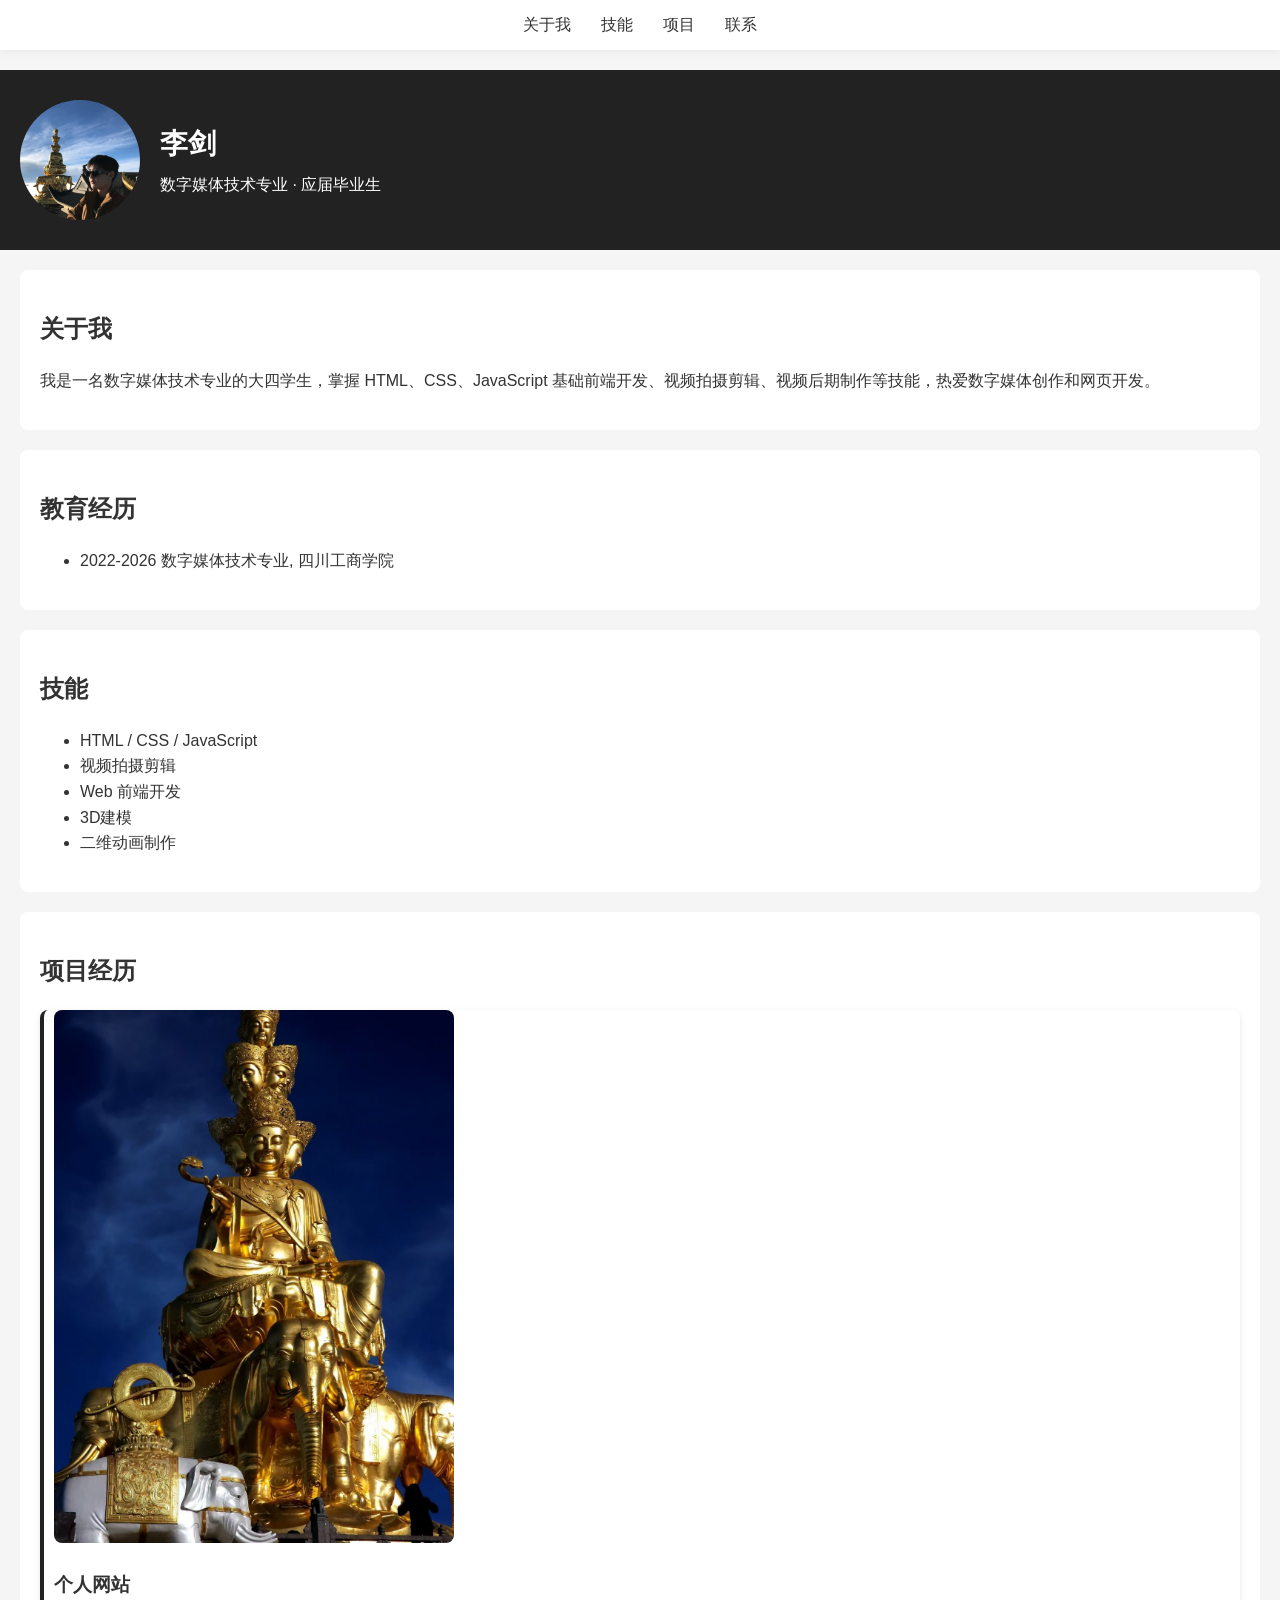
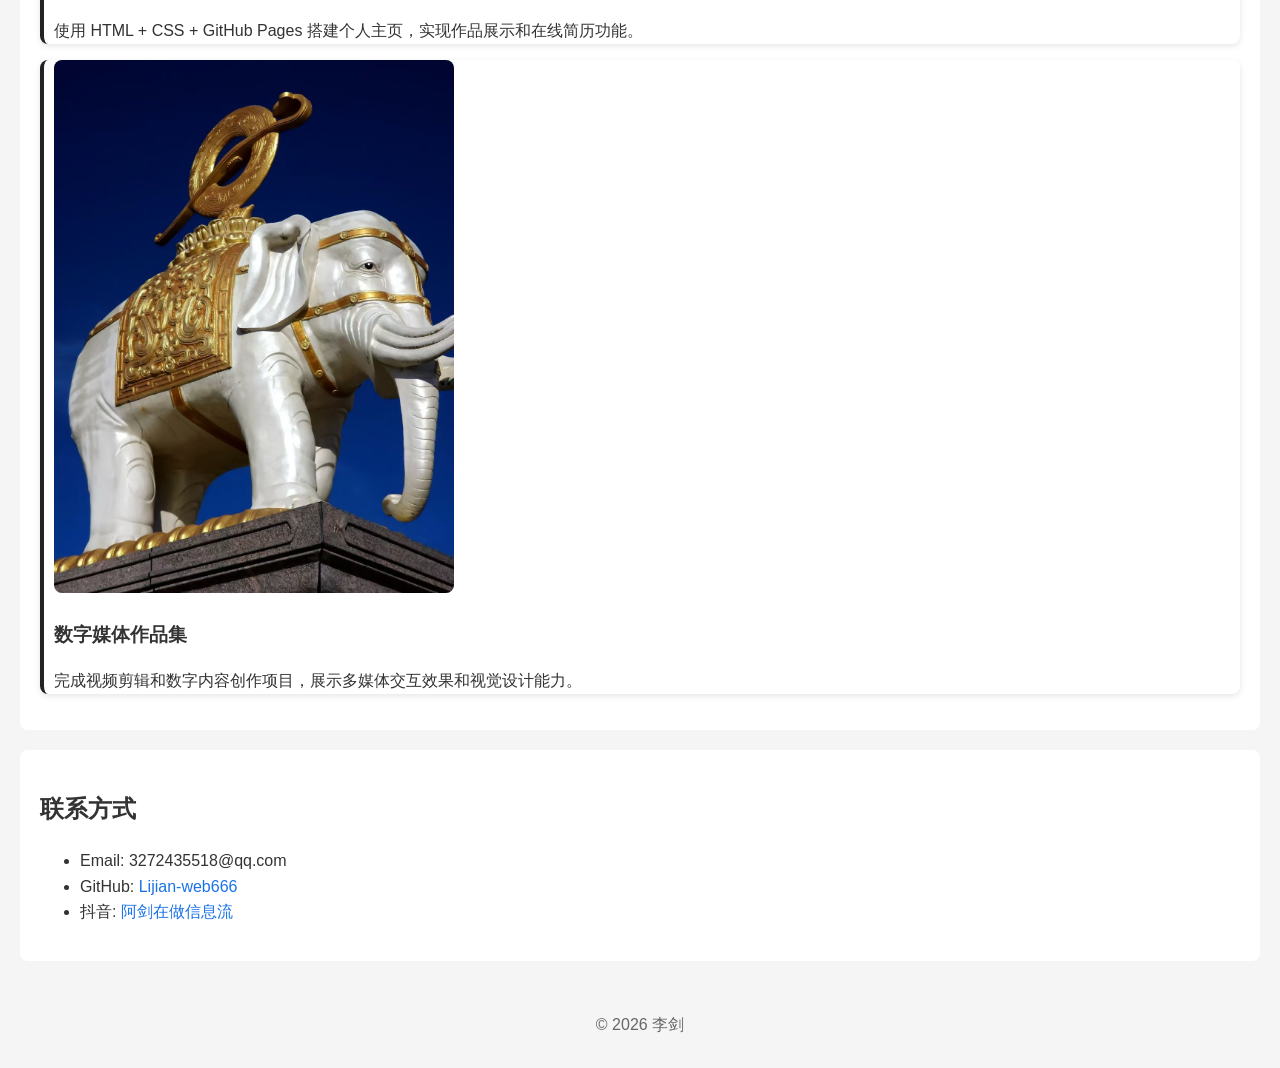
==== index.html @ 11bffb39 "Update index.html" ====
<!DOCTYPE html>
<html lang="zh-CN">
<head>
  <meta charset="UTF-8">
  <meta name="viewport" content="width=device-width, initial-scale=1.0">
  <title>李剑的个人主页</title>
  <link rel="stylesheet" href="style.css">
</head>
<body>
  <nav class="navbar">
  <ul>
    <li><a href=" ">关于我</a ></li>
    <li><a href="#skills">技能</a ></li>
    <li><a href="#projects">项目</a ></li>
    <li><a href="#contact">联系</a ></li>
  </ul>
  </nav>
  <!-- 顶部 header -->
  <header class="header">
    <img src="images/avatar.jpg" alt="我的头像" class="avatar">
    <div class="header-text">
      <h1>李剑</h1>
      <p>数字媒体技术专业 · 应届毕业生</p>
    </div>
  </header>

  <!-- 关于我 -->
  <section id="about" class="section  fade-in">
    <h2>关于我</h2>
    <p>
      我是一名数字媒体技术专业的大四学生，掌握 HTML、CSS、JavaScript 基础前端开发、视频拍摄剪辑、视频后期制作等技能，热爱数字媒体创作和网页开发。
    </p>
  </section>

  <!-- 教育经历 -->
  <section id="education " class="section  fade-in">
    <h2>教育经历</h2>
    <ul>
      <li>2022-2026 数字媒体技术专业, 四川工商学院</li>
    </ul>
  </section>

  <!-- 技能 -->
  <section id="skills" class="section  fade-in">
    <h2>技能</h2>
    <ul>
      <li>HTML / CSS / JavaScript</li>
      <li>视频拍摄剪辑</li>
      <li>Web 前端开发</li>
      <li>3D建模</li>
      <li>二维动画制作</li>
    </ul>
  </section>

  <!-- 项目经历 -->
  <section id="projects" class="section  fade-in">
    <h2>项目经历</h2>
    
    <div class="project-card">
      <img src="images/project1.jpg" alt="项目1">
      <h3>个人网站</h3>
      <p>使用 HTML + CSS + GitHub Pages 搭建个人主页，实现作品展示和在线简历功能。</p>
    </div>

    <div class="project-card">
      <img src="images/project2.jpg" alt="项目2">
      <h3>数字媒体作品集</h3>
      <p>完成视频剪辑和数字内容创作项目，展示多媒体交互效果和视觉设计能力。</p>
    </div>

  </section>

  <!-- 联系方式 -->
  <section id="contact" class="section  fade-in">
    <h2>联系方式</h2>
    <ul>
      <li>Email: 3272435518@qq.com</li>
      <li>GitHub: <a href="https://github.com/Lijian-web666" target="_blank">Lijian-web666</a></li>
      <li>抖音: <a href="#" target="_blank">阿剑在做信息流</a></li>
    </ul>
  </section>

  <!-- 页脚 -->
  <footer class="footer">
    <p>© 2026 李剑</p>
  </footer>

  <script src="script.js"></script>
</body>

</html>
---- style.css ----
/* 全局 */
body {
  margin: 0;
  font-family: "Arial", sans-serif;
  background-color: #f5f5f5;
  color: #333;
  line-height: 1.6;
}

/* 顶部 header */
.header {
  display: flex;
  align-items: center;
  background-color: #222;
  color: #fff;
  padding: 30px 20px;
}

.header .avatar {
  width: 120px;
  height: 120px;
  border-radius: 50%;
  object-fit: cover;
  margin-right: 20px;
}

.header-text h1 {
  margin: 0;
  font-size: 28px;
}

.header-text p {
  margin: 5px 0 0 0;
}

/* Section 通用样式 */
section {
  background-color: #fff;
  margin: 20px;
  padding: 20px;
  border-radius: 8px;
}

/* 项目卡片 */
.project-card {
  border-left: 4px solid #222;
  padding-left: 10px;
  margin-bottom: 15px;
  box-shadow: 0 2px 6px rgba(0,0,0,0.1);
  border-radius: 8px;
}

.project-card img {
  width: 100%;
  max-width: 400px;
  border-radius: 8px;
}

/* 链接样式 */
a {
  color: #1a73e8;
  text-decoration: none;
}

a:hover {
  text-decoration: underline;
}

/* 页脚 */
.footer {
  text-align: center;
  padding: 15px;
  color: #666;
}

/* =========================
   手机端适配
   ========================= */
@media (max-width: 768px) 
{

  /* 顶部 header 改为竖排 */
  .header {
    flex-direction: column;
    text-align: center;
  }

  .header .avatar {
    margin-right: 0;
    margin-bottom: 15px;
  }

  /* 所有 section 边距缩小 */
  section {
    margin: 10px;
    padding: 15px;
  }

  /* 项目图片全宽 */
  .project-card img {
    max-width: 100%;
  }

  /* 标题字号略小 */
  h1 {
    font-size: 22px;
  }

  h2 {
    font-size: 18px;
  }

  .navbar ul {
    flex-wrap: wrap;
    gap: 10px;
  }
}

.avatar {
  transition: transform 0.3s ease;
}

.avatar:hover {
  transform: scale(1.05);
}

.fade-in {
  opacity: 0;
  transform: translateY(20px);
  animation: fadeUp 0.8s ease forwards;
}

@keyframes fadeUp {
  to {
    opacity: 1;
    transform: translateY(0);
  }
}

/* 顶部导航栏 */
.navbar {
  position: fixed;
  top: 0;
  width: 100%;
  background: rgba(255, 255, 255, 0.95);
  backdrop-filter: blur(6px);
  box-shadow: 0 2px 8px rgba(0,0,0,0.05);
  z-index: 1000;
}

.navbar ul {
  display: flex;
  justify-content: center;
  list-style: none;
  margin: 0;
  padding: 12px 0;
}

.navbar li {
  margin: 0 15px;
}

.navbar a {
  text-decoration: none;
  color: #333;
  font-weight: 500;
  transition: color 0.3s ease;
}

.navbar a:hover {
  color: #007aff;
}

body {
  padding-top: 70px;
}

html {
  scroll-behavior: smooth;
}
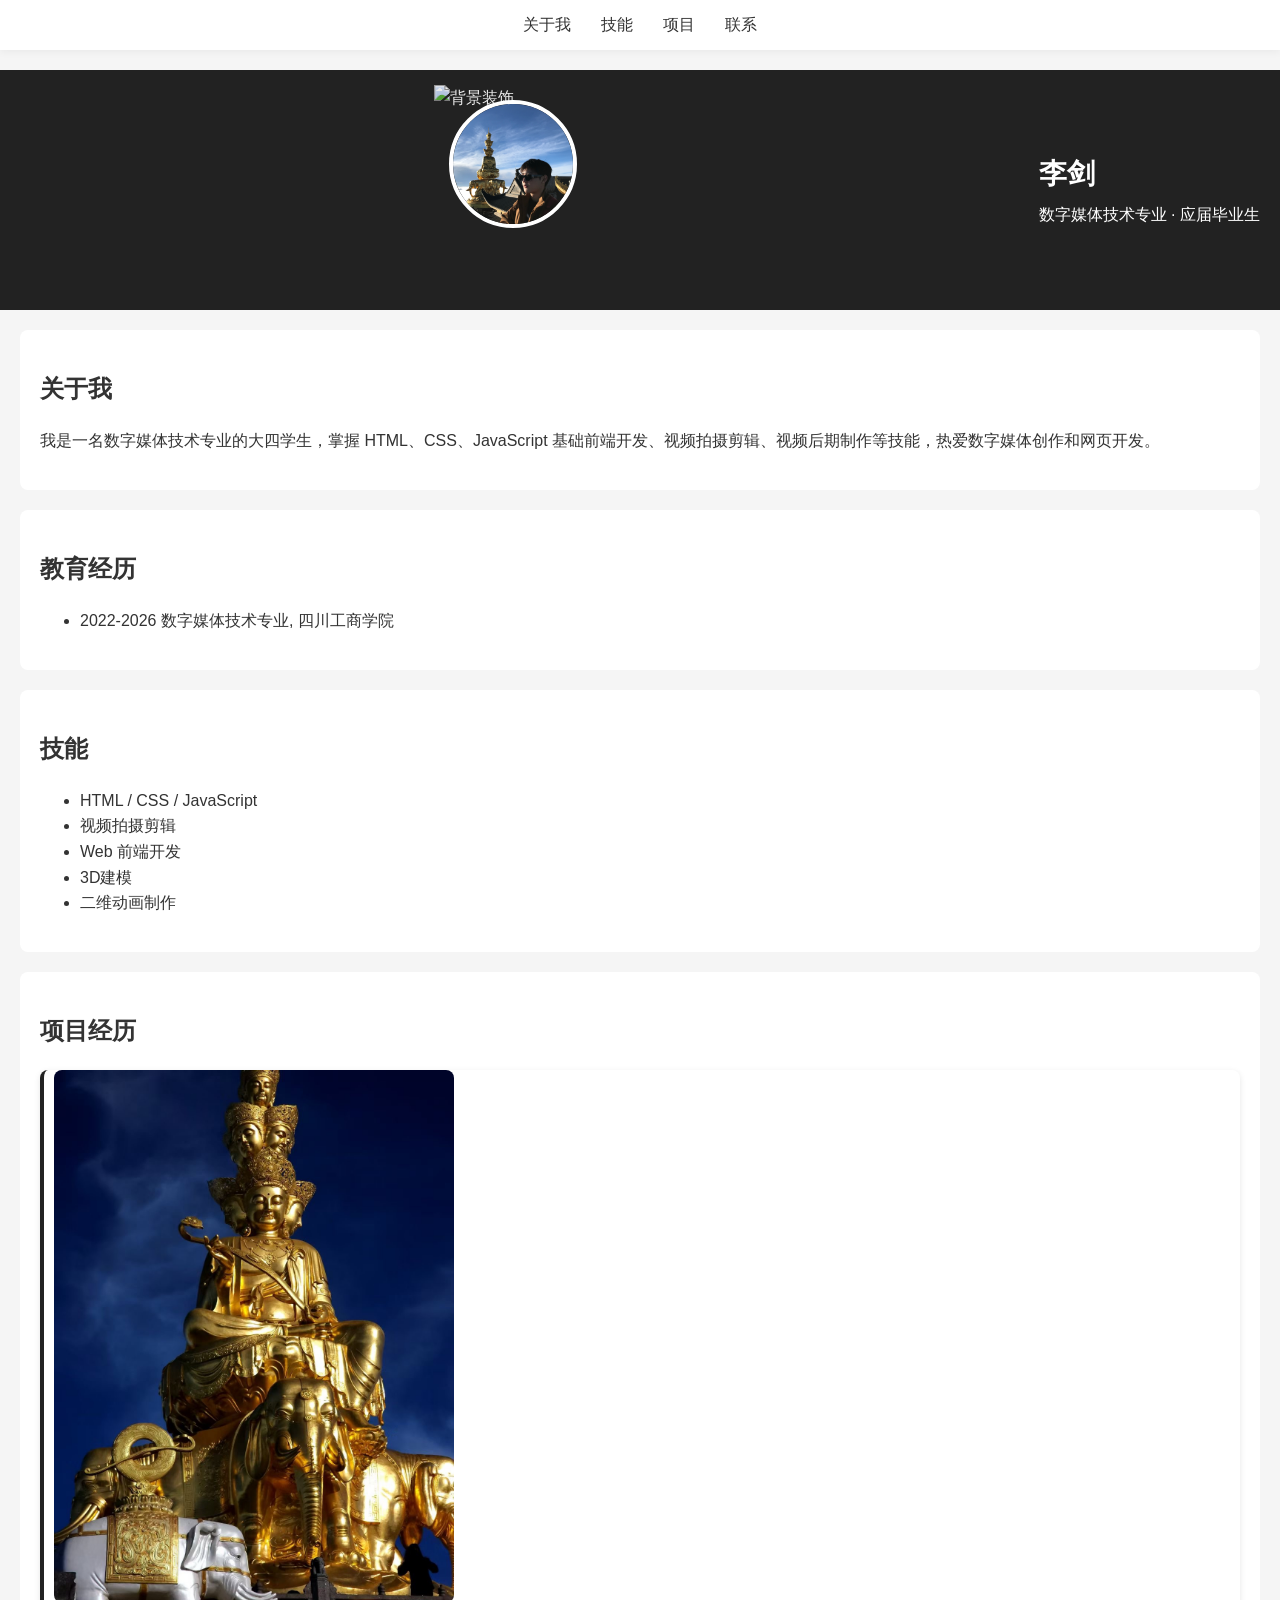
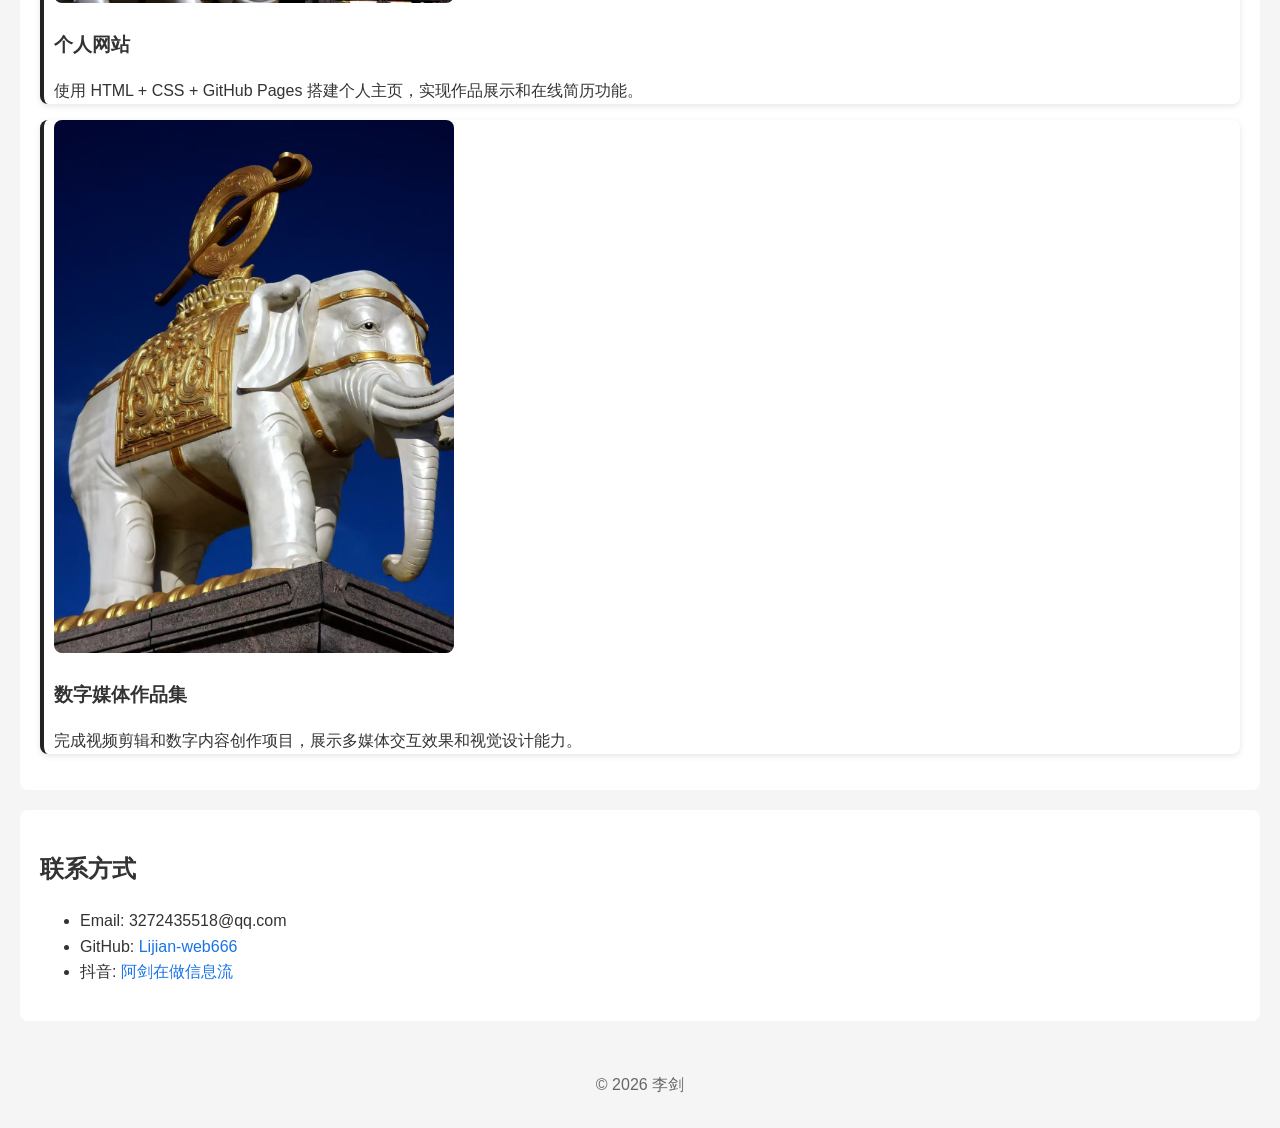
==== commit c0982a2b: "Add files via upload" ====
--- a/index.html
+++ b/index.html
@@ -17,7 +17,11 @@
   </nav>
   <!-- 顶部 header -->
   <header class="header">
-    <img src="images/avatar.jpg" alt="我的头像" class="avatar">
+    <div class="avatar-wrapper">
+   <img class="avatar-bg" src="images/object1.png" alt="背景装饰">
+   <img class="avatar" src="images/avatar.jpg" alt="我的头像">
+    </div>
+
     <div class="header-text">
       <h1>李剑</h1>
       <p>数字媒体技术专业 · 应届毕业生</p>
@@ -87,5 +91,4 @@
 
   <script src="script.js"></script>
 </body>
-
-</html>
+</html>
--- a/style.css
+++ b/style.css
@@ -177,4 +177,45 @@
 
 html {
   scroll-behavior: smooth;
+}
+
+.avatar-wrapper {
+  position: relative;
+  width: 160px;
+  height: 160px;
+  margin: 0 auto 20px;
+}
+
+/* 背景装饰图 */
+.avatar-bg {
+  position: absolute;
+  top: -15px;
+  left: -15px;
+  width: 190px;
+  height: 190px;
+  object-fit: cover;
+  z-index: 1;
+  opacity: 0.9;
+}
+
+/* 头像本体 */
+.avatar {
+  position: relative;
+  width: 160px;
+  height: 160px;
+  border-radius: 50%;
+  object-fit: cover;
+
+  /* 白色描边 */
+  border: 4px solid #fff;
+
+  /* 层级 */
+  z-index: 2;
+
+  /* 小动效 */
+  transition: transform 0.3s ease;
+}
+
+.avatar:hover {
+  transform: scale(1.05);
 }
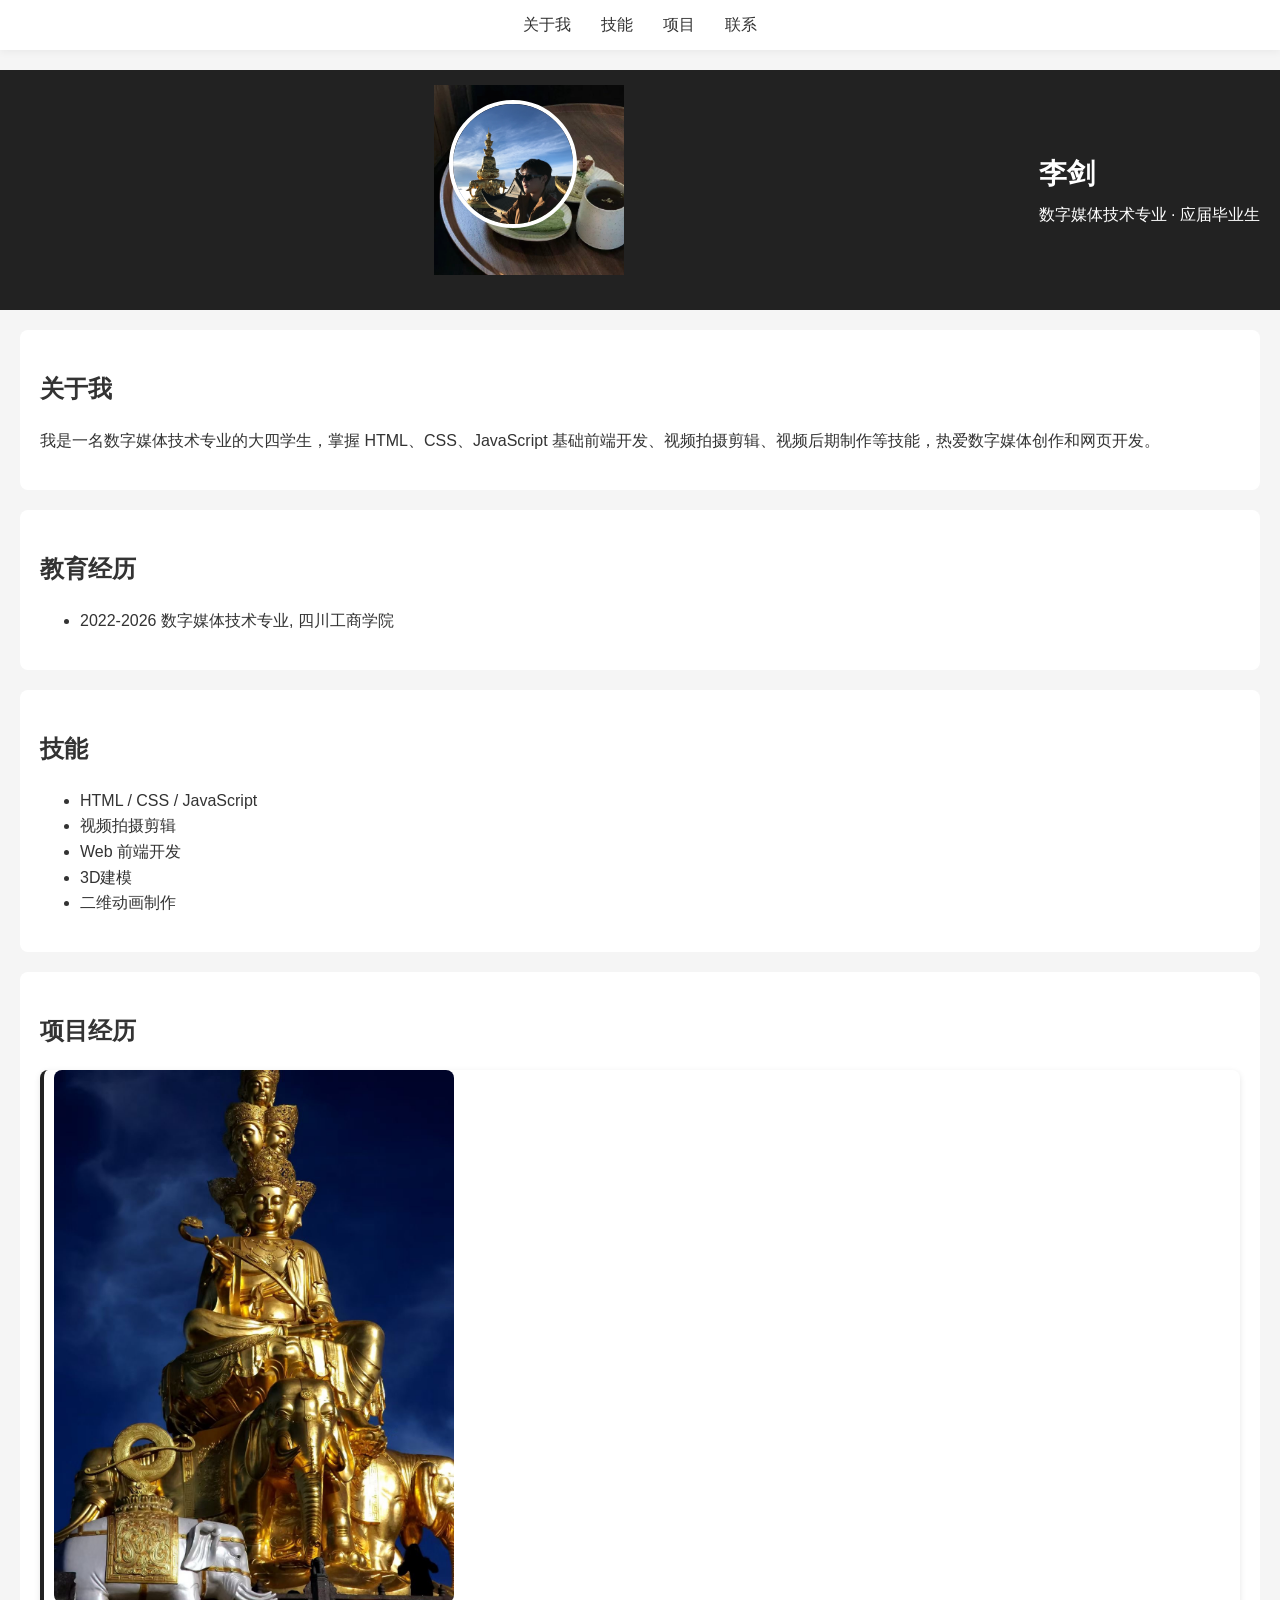
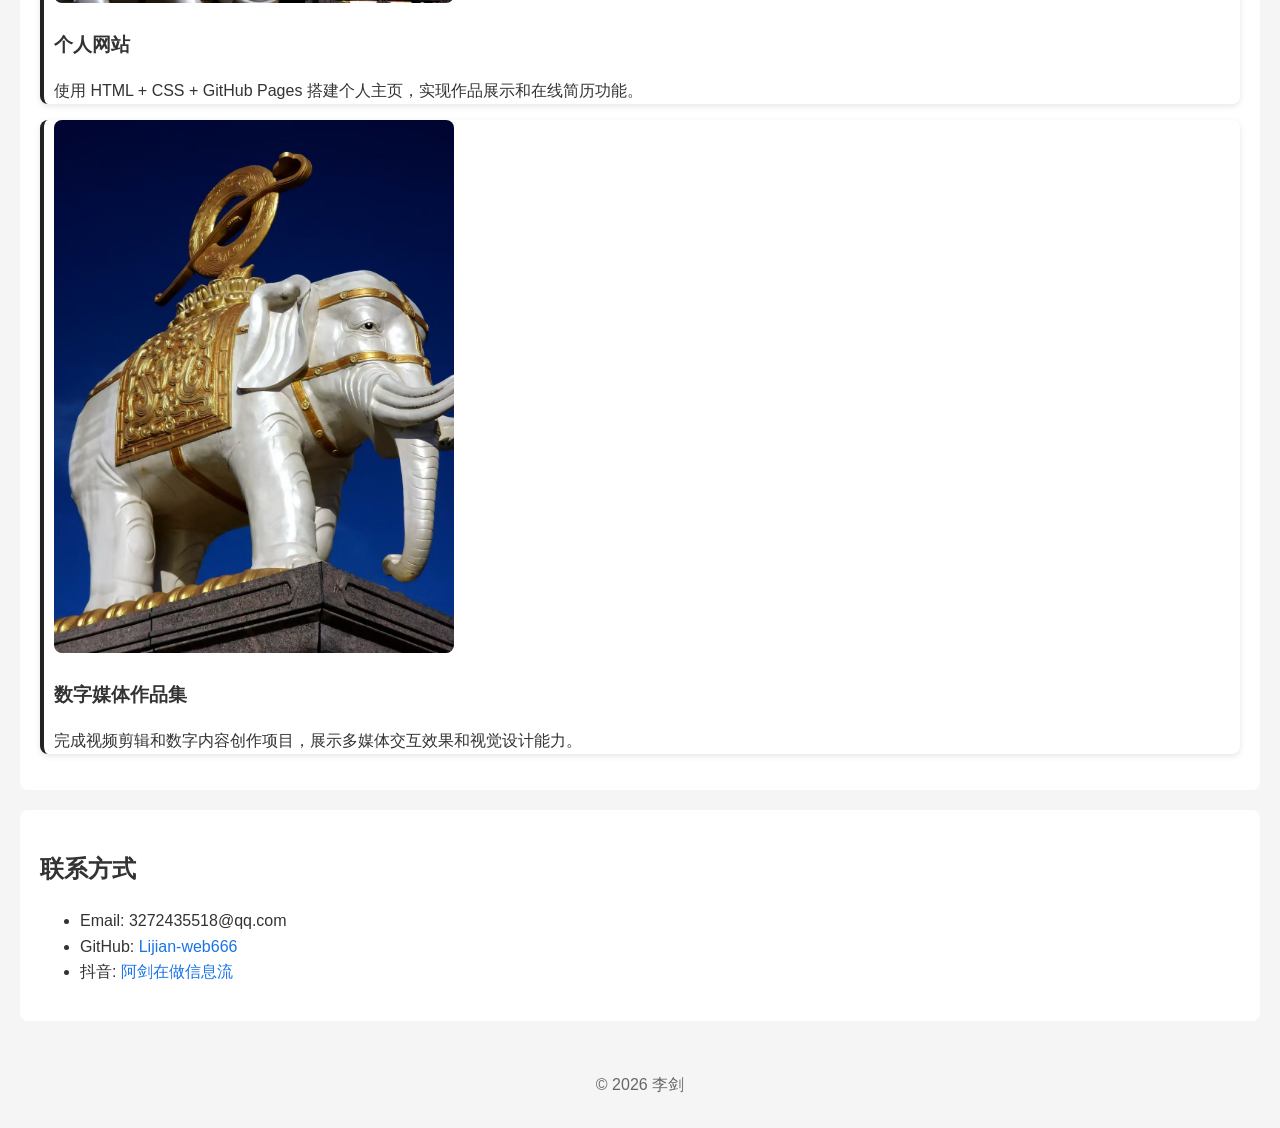
==== commit 0e4a1a95: "Add files via upload" ====
--- a/index.html
+++ b/index.html
@@ -18,7 +18,7 @@
   <!-- 顶部 header -->
   <header class="header">
     <div class="avatar-wrapper">
-   <img class="avatar-bg" src="images/object1.png" alt="背景装饰">
+   <img class="avatar-bg" src="images/project3.jpg" alt="背景装饰">
    <img class="avatar" src="images/avatar.jpg" alt="我的头像">
     </div>
 
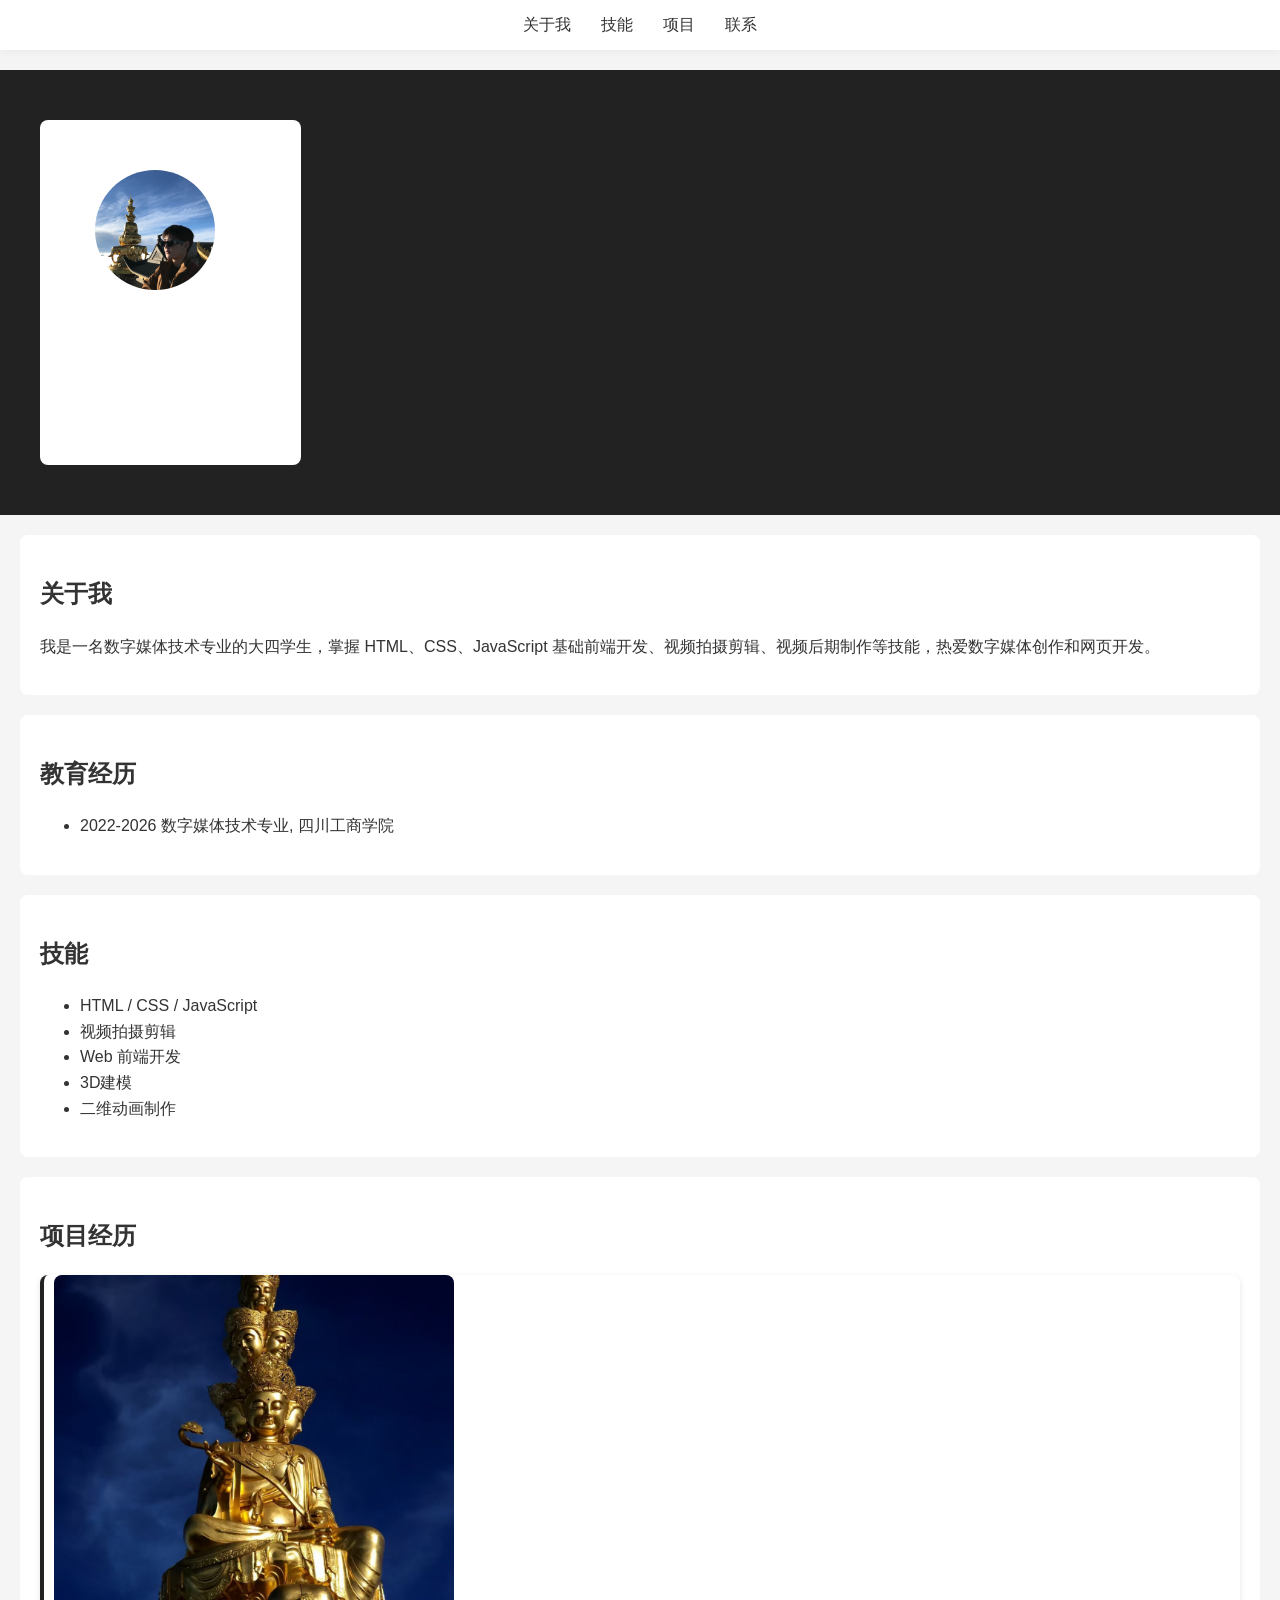
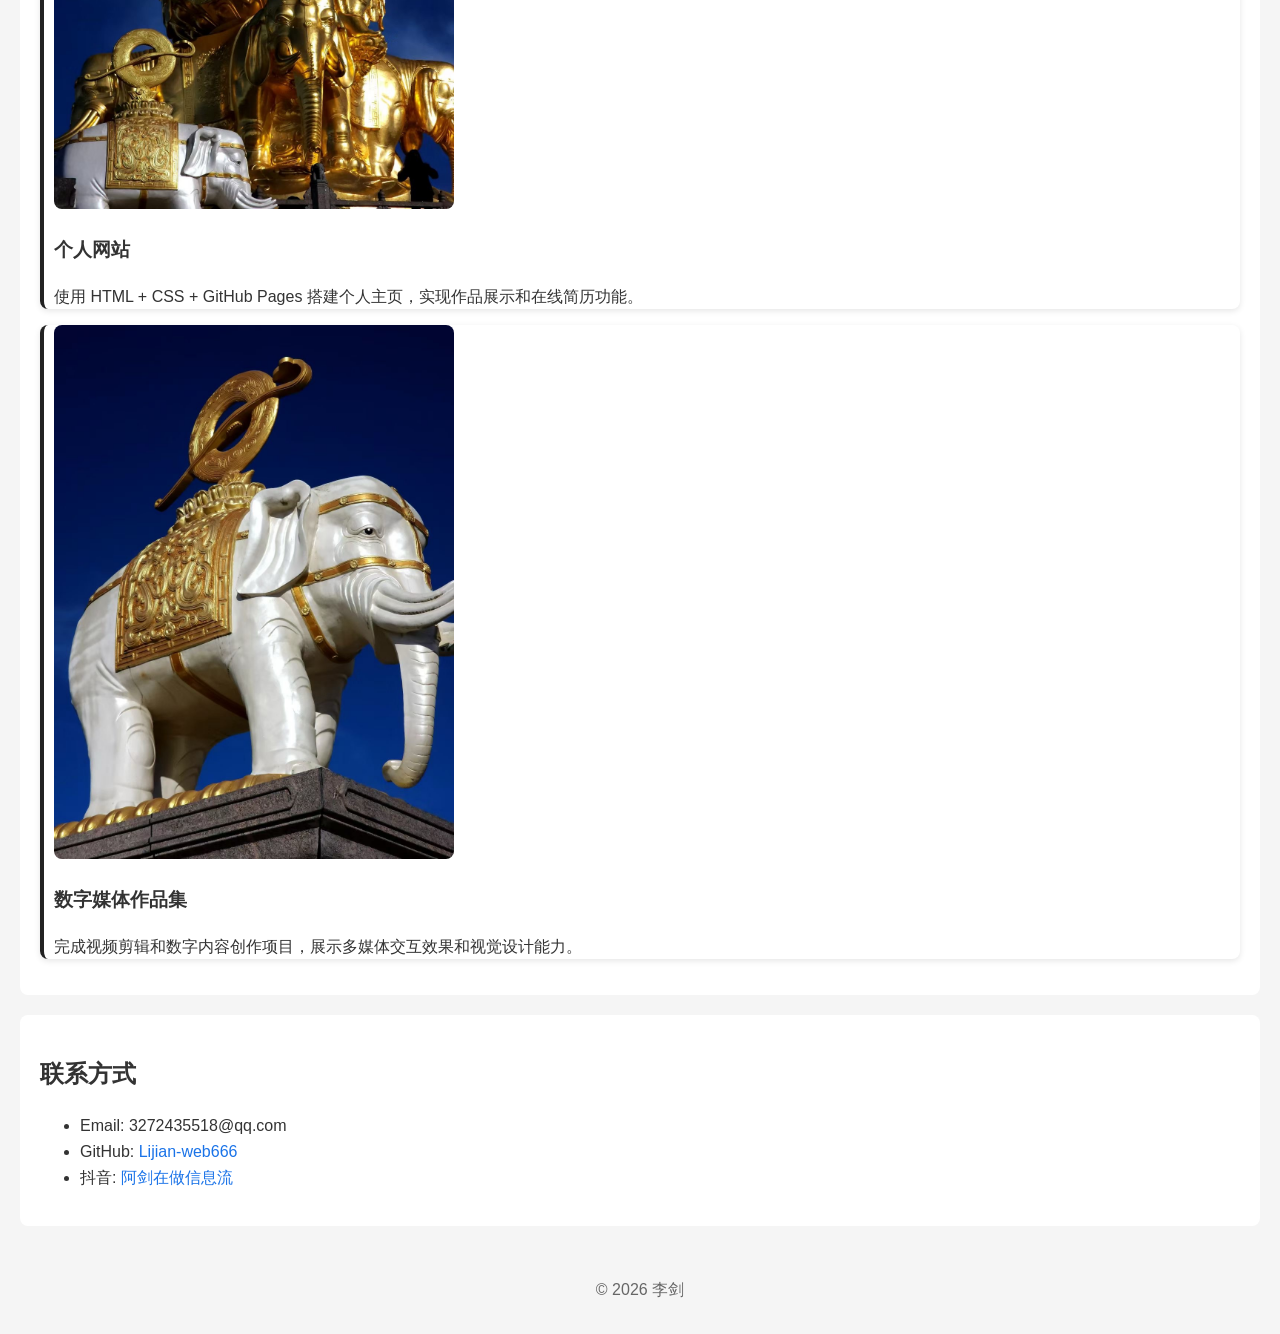
==== commit dae6443e: "Update index.html" ====
--- a/index.html
+++ b/index.html
@@ -17,15 +17,24 @@
   </nav>
   <!-- 顶部 header -->
   <header class="header">
+    <section class="hero">
+
+  <!-- 背景图 -->
+  <img class="hero-bg" src="images/object3.jpg" alt="">
+
+  <!-- 前景内容 -->
+  <div class="hero-content">
+
     <div class="avatar-wrapper">
-   <img class="avatar-bg" src="images/project3.jpg" alt="背景装饰">
-   <img class="avatar" src="images/avatar.jpg" alt="我的头像">
+      <img class="avatar" src="images/avatar.jpg" alt="">
     </div>
 
-    <div class="header-text">
-      <h1>李剑</h1>
-      <p>数字媒体技术专业 · 应届毕业生</p>
-    </div>
+    <h1 class="hero-name">李剑</h1>
+    <p class="hero-desc">数字媒体技术专业 · 应届毕业生</p>
+
+  </div>
+
+</section>
   </header>
 
   <!-- 关于我 -->
@@ -91,4 +100,5 @@
 
   <script src="script.js"></script>
 </body>
-</html>+
+</html>
--- a/style.css
+++ b/style.css
@@ -189,13 +189,16 @@
 /* 背景装饰图 */
 .avatar-bg {
   position: absolute;
-  top: -15px;
-  left: -15px;
-  width: 190px;
-  height: 190px;
-  object-fit: cover;
-  z-index: 1;
-  opacity: 0.9;
+  top: 0;
+  left: 0;
+
+  width: 100%;
+  height: 100%;
+
+  object-fit: fill;     /* 允许拉伸，铺满 */
+
+  z-index: 0;
+  opacity: 0.35;
 }
 
 /* 头像本体 */
@@ -218,4 +221,5 @@
 
 .avatar:hover {
   transform: scale(1.05);
-}+
+}
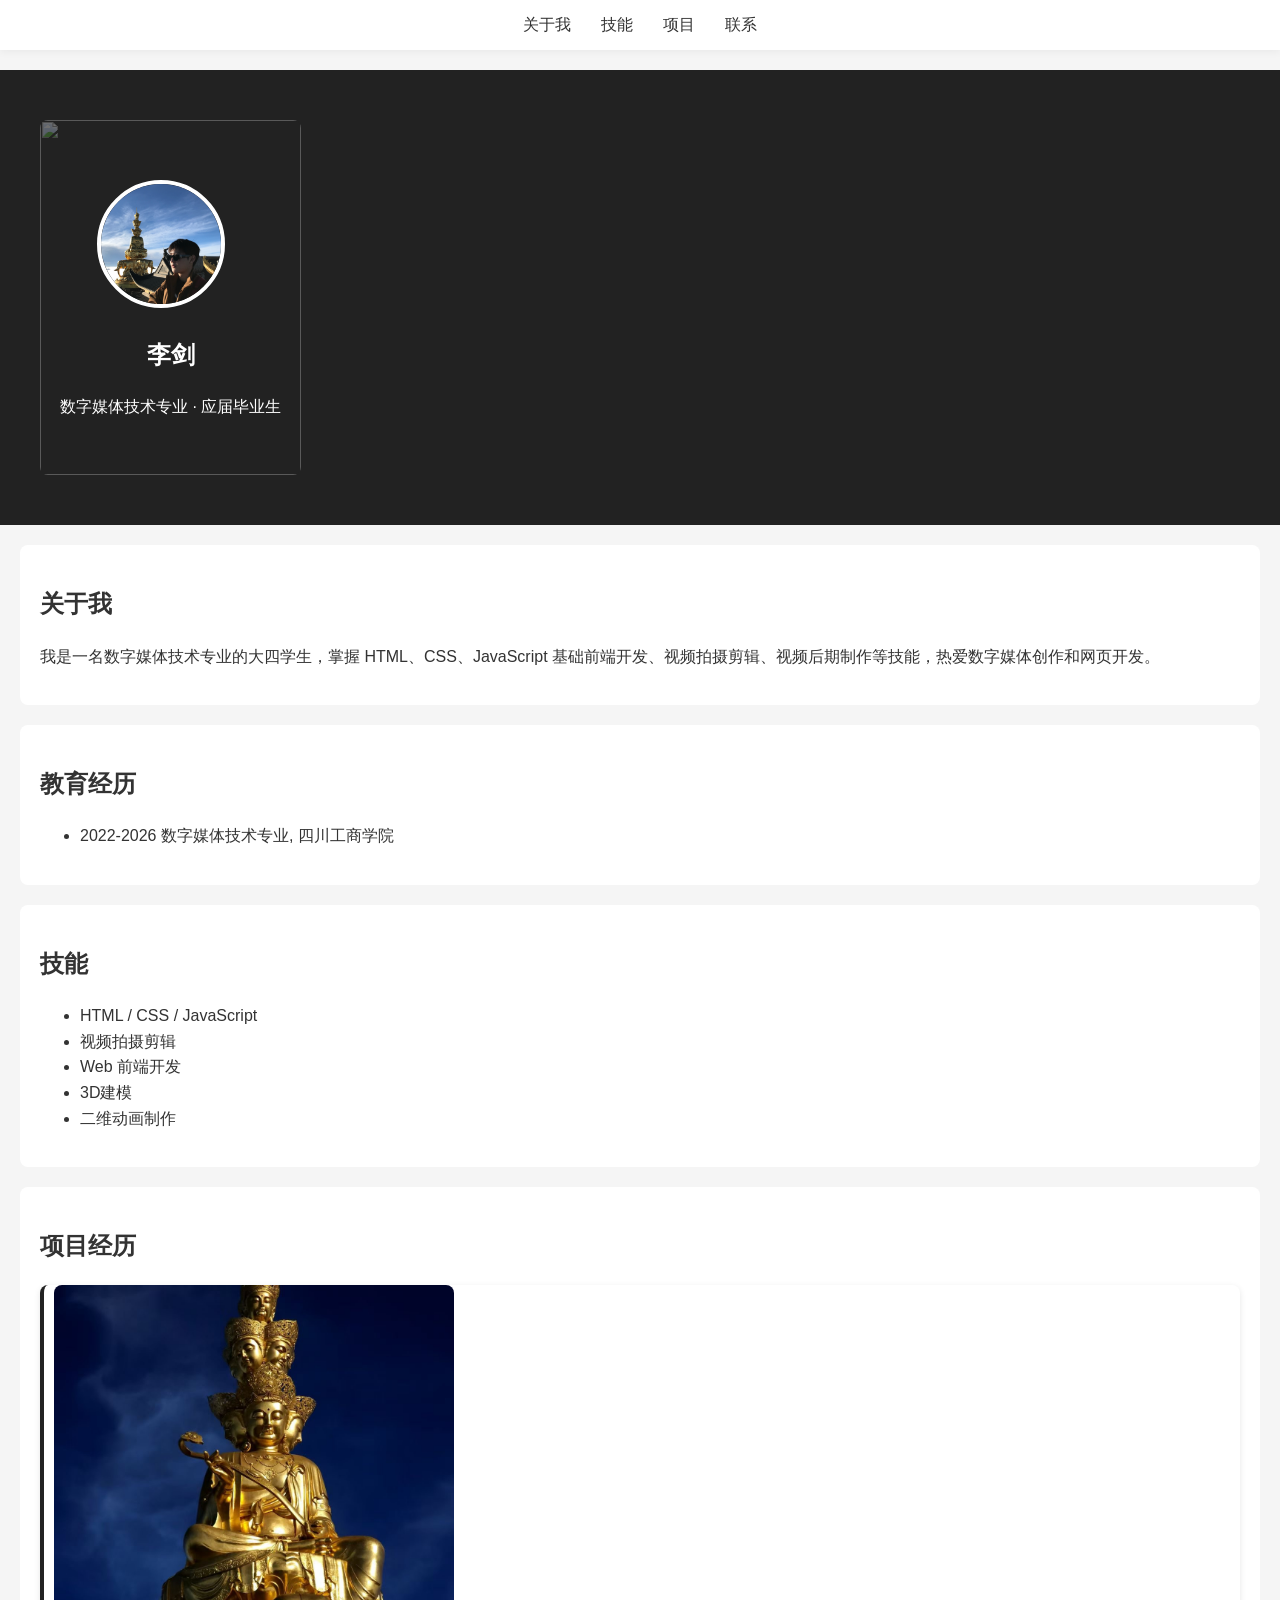
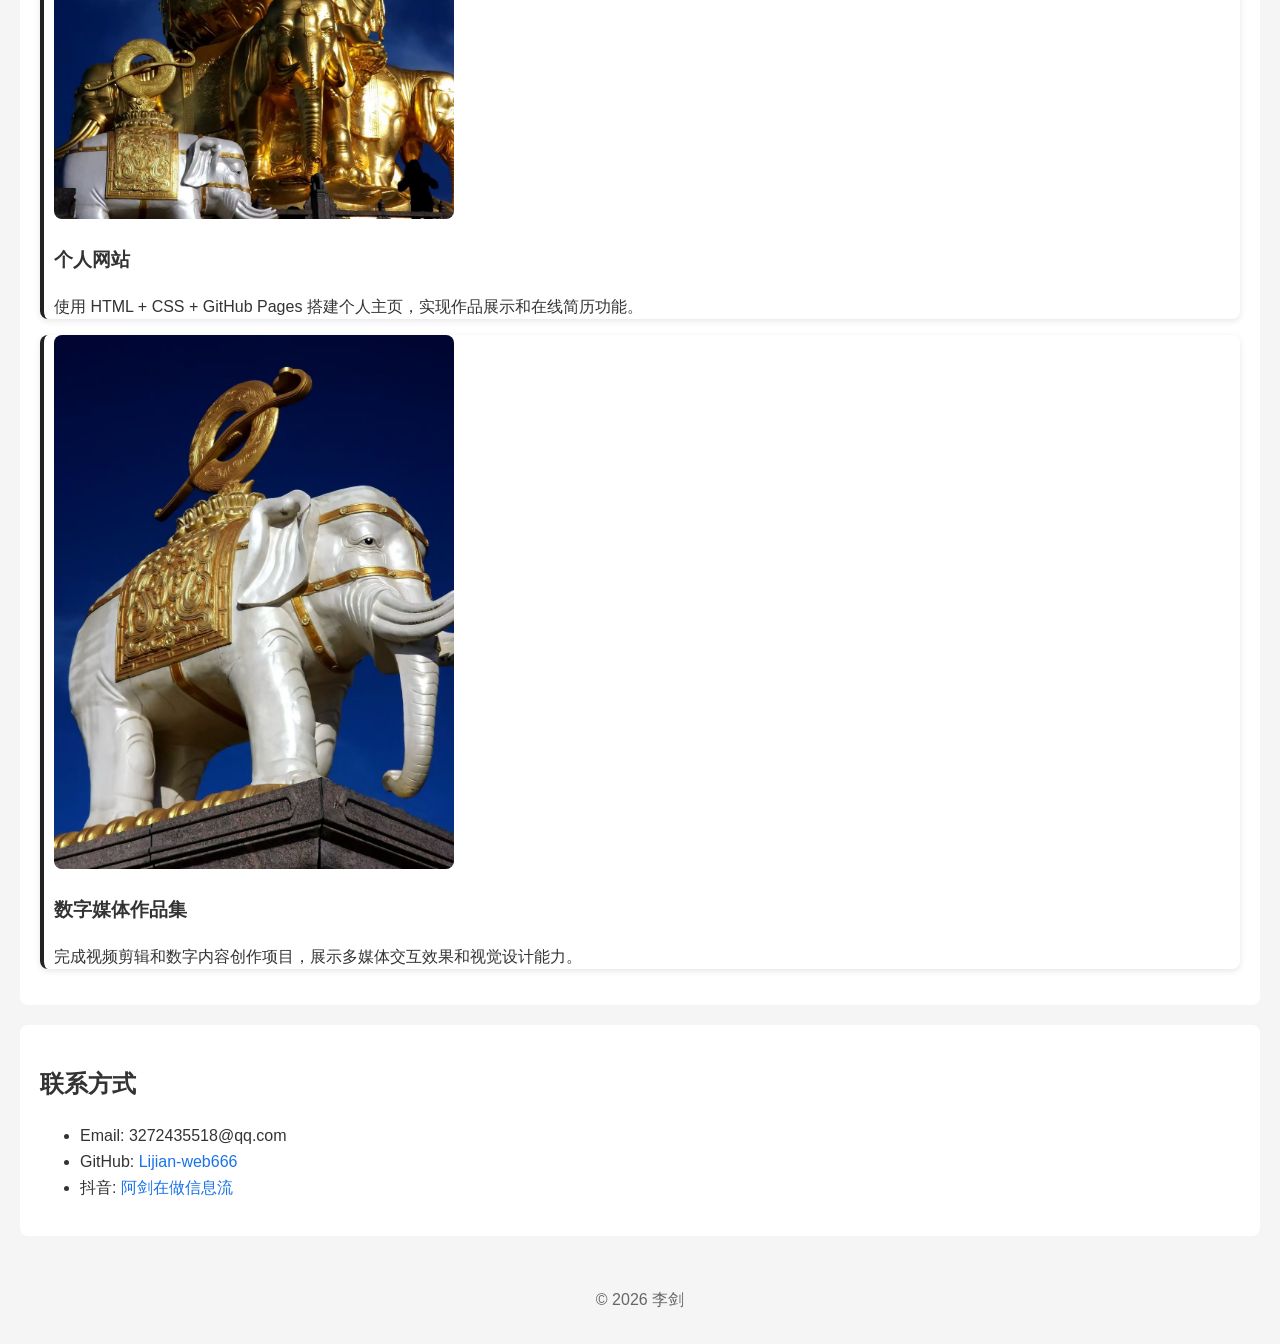
==== commit 3a54372b: "Update index.html" ====
--- a/index.html
+++ b/index.html
@@ -19,19 +19,12 @@
   <header class="header">
     <section class="hero">
 
-  <!-- 背景图 -->
   <img class="hero-bg" src="images/object3.jpg" alt="">
 
-  <!-- 前景内容 -->
   <div class="hero-content">
-
-    <div class="avatar-wrapper">
-      <img class="avatar" src="images/avatar.jpg" alt="">
-    </div>
-
+    <img class="avatar" src="images/avatar.jpg" alt="">
     <h1 class="hero-name">李剑</h1>
     <p class="hero-desc">数字媒体技术专业 · 应届毕业生</p>
-
   </div>
 
 </section>
@@ -102,3 +95,4 @@
 </body>
 
 </html>
+
--- a/style.css
+++ b/style.css
@@ -223,3 +223,27 @@
   transform: scale(1.05);
 
 }
+.hero {
+  position: relative;
+  padding: 60px 20px 40px;
+  background: #222;
+  overflow: hidden;
+}
+.hero-bg {
+  position: absolute;
+  inset: 0;
+
+  width: 100%;
+  height: 100%;
+
+  object-fit: fill;      /* ✅ 允许拉伸变形 */
+  opacity: 0.35;
+
+  z-index: 0;
+}
+.hero-content {
+  position: relative;
+  z-index: 2;
+  text-align: center;
+  color: #fff;
+}
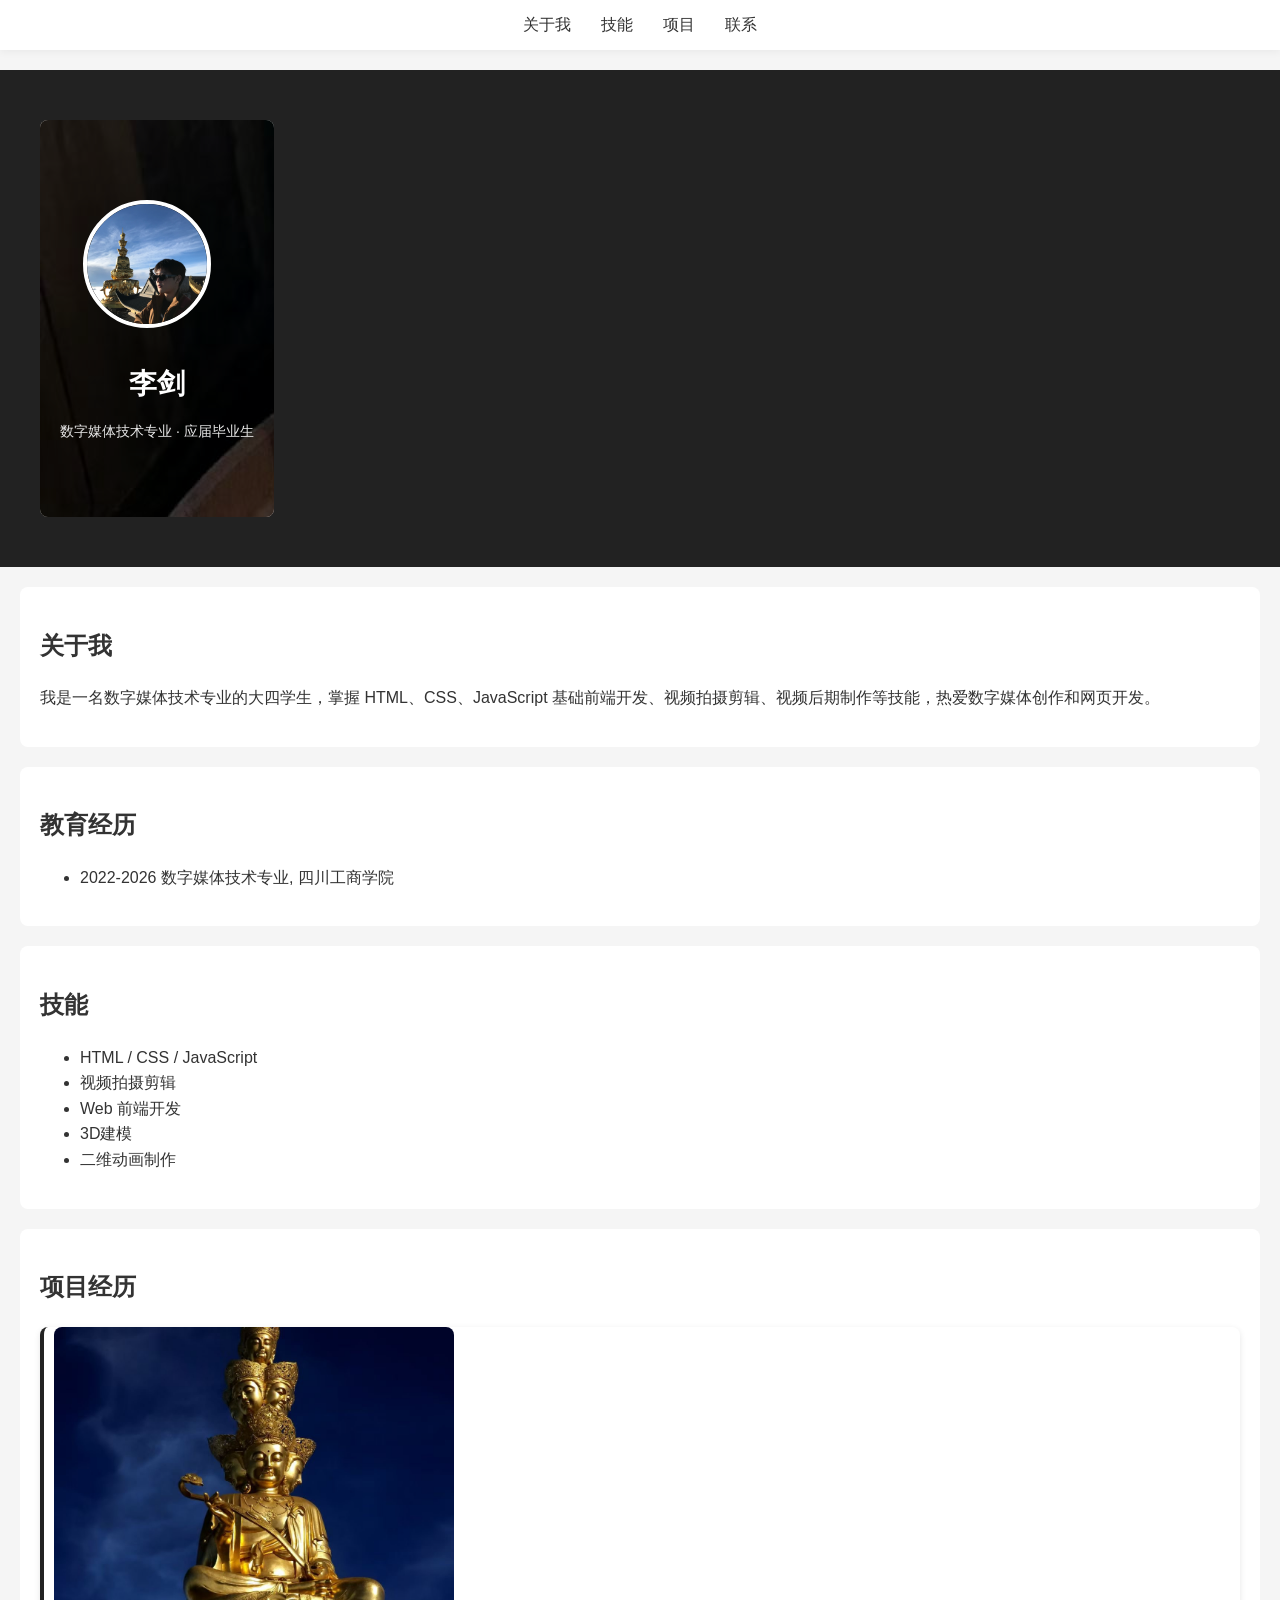
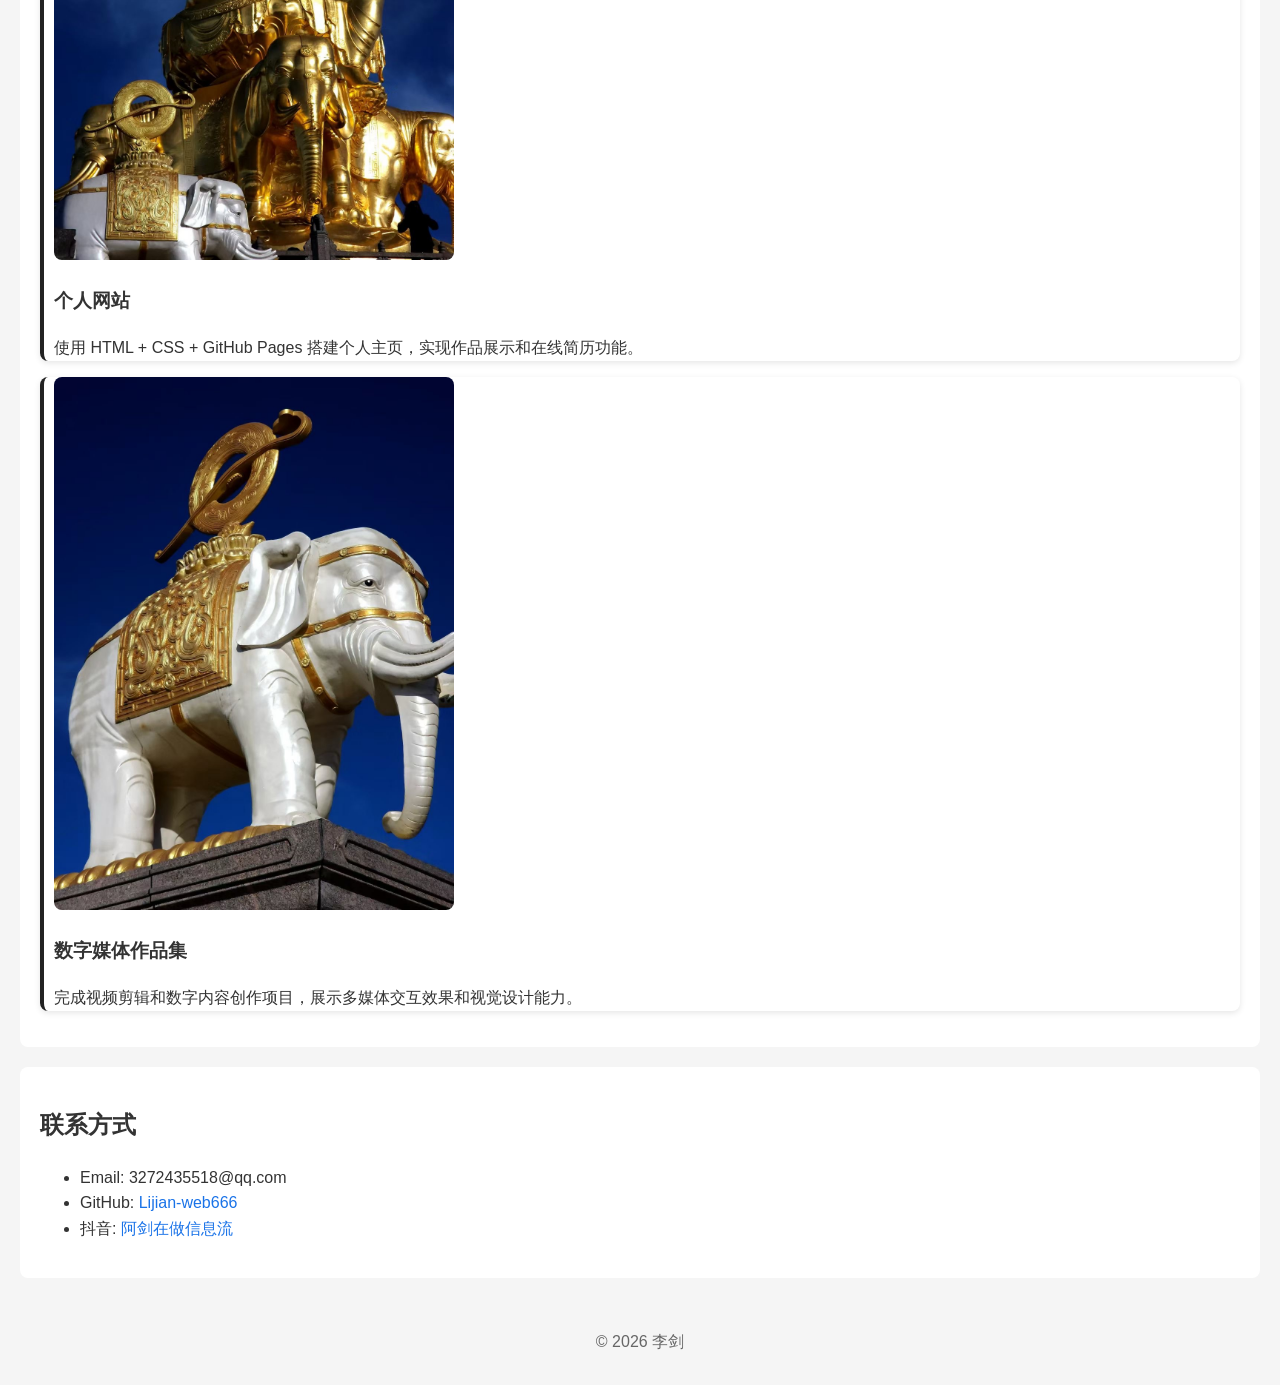
==== commit 9b964372: "Update index.html" ====
--- a/index.html
+++ b/index.html
@@ -19,7 +19,7 @@
   <header class="header">
     <section class="hero">
 
-  <img class="hero-bg" src="images/object3.jpg" alt="">
+  <img class="hero-bg" src="images/project3.jpg" alt="">
 
   <div class="hero-content">
     <img class="avatar" src="images/avatar.jpg" alt="">
@@ -96,3 +96,4 @@
 
 </html>
 
+
--- a/style.css
+++ b/style.css
@@ -203,20 +203,12 @@
 
 /* 头像本体 */
 .avatar {
-  position: relative;
-  width: 160px;
-  height: 160px;
+  width: 140px;
+  height: 140px;
   border-radius: 50%;
+  border: 4px solid #fff;
   object-fit: cover;
-
-  /* 白色描边 */
-  border: 4px solid #fff;
-
-  /* 层级 */
-  z-index: 2;
-
-  /* 小动效 */
-  transition: transform 0.3s ease;
+  margin-bottom: 16px;
 }
 
 .avatar:hover {
@@ -225,20 +217,22 @@
 }
 .hero {
   position: relative;
-  padding: 60px 20px 40px;
-  background: #222;
+  padding: 80px 20px 60px;
   overflow: hidden;
 }
+
+.hero::after {
+  content: "";
+  position: absolute;
+  inset: 0;
+  background: rgba(0,0,0,0.55); /* 深色氛围 */
+  z-index: 1;
+}
+
 .hero-bg {
   position: absolute;
   inset: 0;
-
-  width: 100%;
-  height: 100%;
-
-  object-fit: fill;      /* ✅ 允许拉伸变形 */
-  opacity: 0.35;
-
+  object-fit: fill;     /* 允许拉伸 */
   z-index: 0;
 }
 .hero-content {
@@ -247,3 +241,13 @@
   text-align: center;
   color: #fff;
 }
+.hero-name {
+  font-size: 28px;
+  margin: 10px 0 6px;
+}
+
+.hero-desc {
+  font-size: 14px;
+  opacity: 0.9;
+}
+
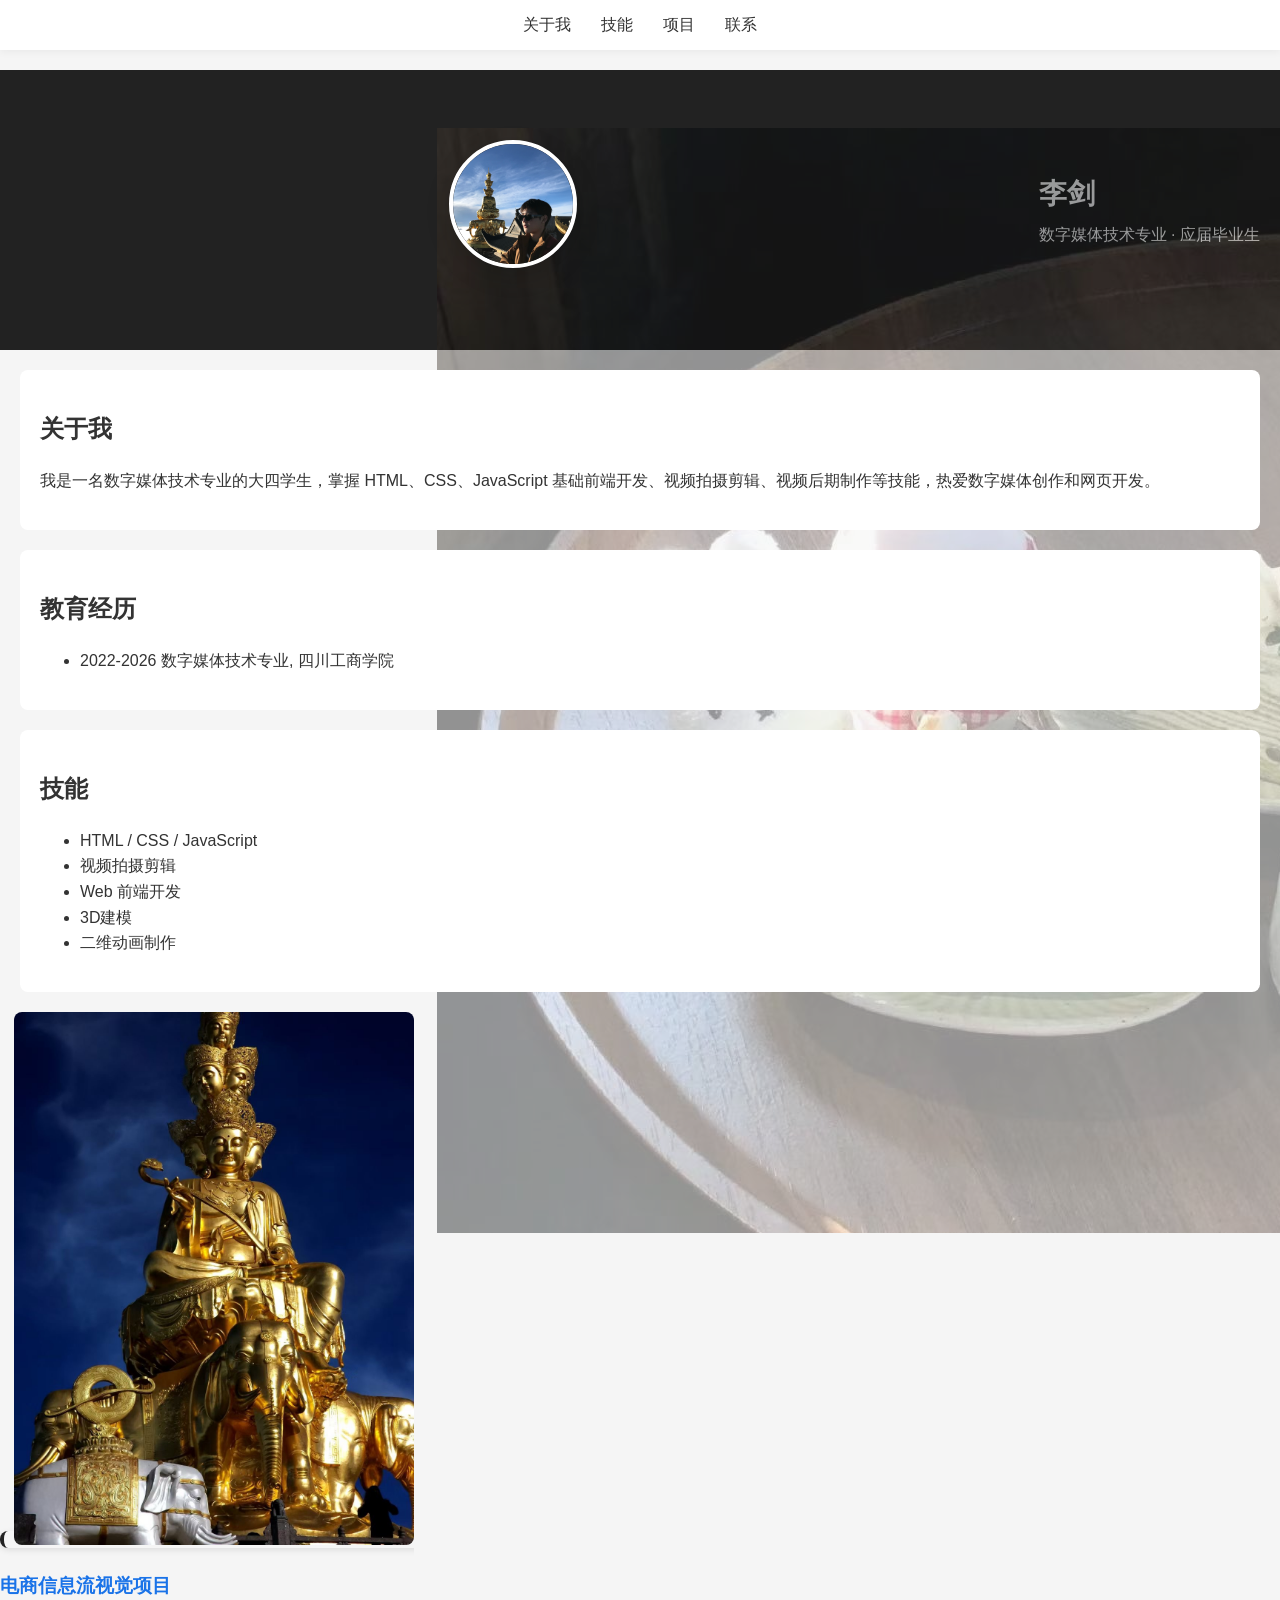
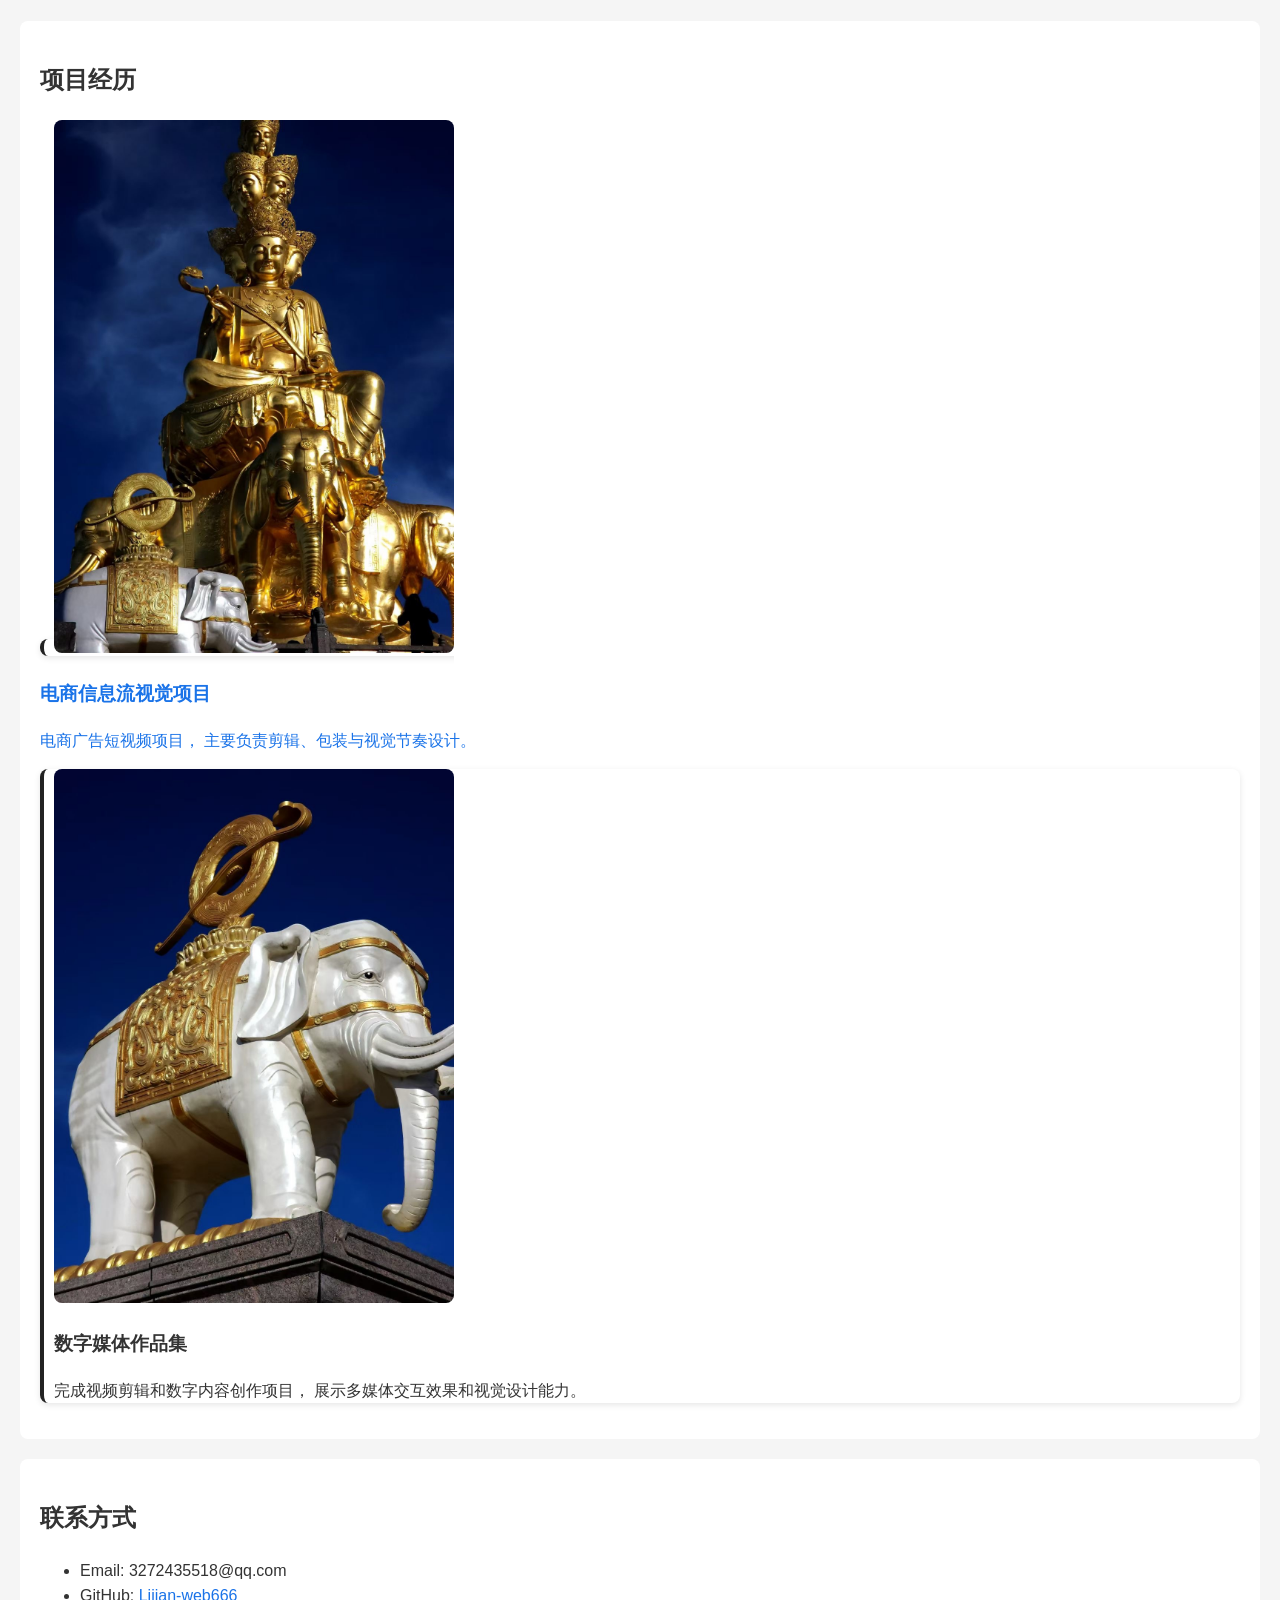
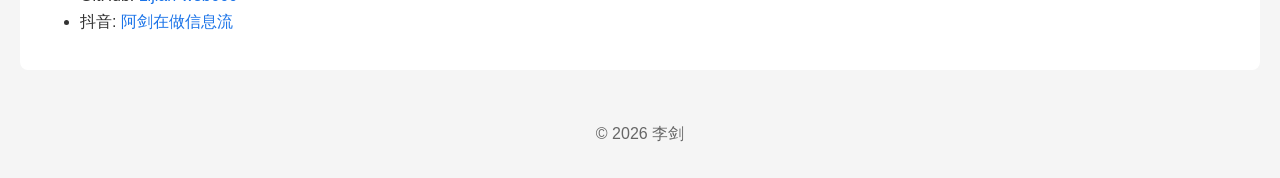
==== commit ac53a40f: "Add files via upload" ====
--- a/index.html
+++ b/index.html
@@ -3,7 +3,7 @@
 <head>
   <meta charset="UTF-8">
   <meta name="viewport" content="width=device-width, initial-scale=1.0">
-  <title>李剑的个人主页</title>
+  <title>keeper的主页</title>
   <link rel="stylesheet" href="style.css">
 </head>
 <body>
@@ -17,17 +17,15 @@
   </nav>
   <!-- 顶部 header -->
   <header class="header">
-    <section class="hero">
+    <div class="avatar-wrapper">
+   <img class="avatar-bg" src="images/project3.jpg" alt="背景装饰">
+   <img class="avatar" src="images/avatar.jpg" alt="我的头像">
+    </div>
 
-  <img class="hero-bg" src="images/project3.jpg" alt="">
-
-  <div class="hero-content">
-    <img class="avatar" src="images/avatar.jpg" alt="">
-    <h1 class="hero-name">李剑</h1>
-    <p class="hero-desc">数字媒体技术专业 · 应届毕业生</p>
-  </div>
-
-</section>
+    <div class="header-text">
+      <h1>李剑</h1>
+      <p>数字媒体技术专业 · 应届毕业生</p>
+    </div>
   </header>
 
   <!-- 关于我 -->
@@ -59,22 +57,45 @@
   </section>
 
   <!-- 项目经历 -->
-  <section id="projects" class="section  fade-in">
-    <h2>项目经历</h2>
-    
-    <div class="project-card">
-      <img src="images/project1.jpg" alt="项目1">
-      <h3>个人网站</h3>
-      <p>使用 HTML + CSS + GitHub Pages 搭建个人主页，实现作品展示和在线简历功能。</p>
-    </div>
+<a href="project1.html" class="project-card">
 
-    <div class="project-card">
-      <img src="images/project2.jpg" alt="项目2">
-      <h3>数字媒体作品集</h3>
-      <p>完成视频剪辑和数字内容创作项目，展示多媒体交互效果和视觉设计能力。</p>
-    </div>
+  <img src="images/project1.jpg" alt="项目封面">
 
-  </section>
+  <h3>电商信息流视觉项目</h3>
+
+</a>
+
+<section id="projects" class="section fade-in">
+
+  <h2>项目经历</h2>
+  <!-- 项目1 -->
+  <a href="project1.html" class="project-card">
+
+    <img src="images/project1.jpg" alt="项目封面">
+
+    <h3>电商信息流视觉项目</h3>
+
+    <p>
+      电商广告短视频项目，
+      主要负责剪辑、包装与视觉节奏设计。
+    </p>
+
+  </a>
+  <!-- 项目2 -->
+  <div class="project-card">
+
+    <img src="images/project2.jpg" alt="项目2">
+
+    <h3>数字媒体作品集</h3>
+
+    <p>
+      完成视频剪辑和数字内容创作项目，
+      展示多媒体交互效果和视觉设计能力。
+    </p>
+
+  </div>
+
+</section>
 
   <!-- 联系方式 -->
   <section id="contact" class="section  fade-in">
@@ -93,7 +114,4 @@
 
   <script src="script.js"></script>
 </body>
-
-</html>
-
-
+</html>
--- a/style.css
+++ b/style.css
@@ -114,6 +114,44 @@
     flex-wrap: wrap;
     gap: 10px;
   }
+
+ /* 电商信息流页面手机端适配 */
+.project-intro {
+  padding: 70px 20px;
+}
+
+.project-intro h2 {
+  font-size: 30px;
+}
+
+.project-intro p {
+  font-size: 16px;
+}
+.video-text h2 {
+  font-size: 30px;
+}
+
+.video-text p {
+  font-size: 15px;
+}
+
+.project-video {
+  border-radius: 16px;
+}
+
+
+
+
+
+
+
+
+
+
+
+
+
+
 }
 
 .avatar {
@@ -183,71 +221,143 @@
   position: relative;
   width: 160px;
   height: 160px;
-  margin: 0 auto 20px;
-}
-
-/* 背景装饰图 */
+  margin: 40px auto 20px;
+}
+
+/* 背景装饰图：不占空间、不抢戏 */
 .avatar-bg {
   position: absolute;
-  top: 0;
-  left: 0;
-
-  width: 100%;
-  height: 100%;
-
-  object-fit: fill;     /* 允许拉伸，铺满 */
+  inset: -12px;              /* 等价于 top/left/right/bottom */
+  width: auto;
+  height: auto;
+  object-fit: contain;
 
   z-index: 0;
-  opacity: 0.35;
+  opacity: 0.4;
+  pointer-events: none;      /* 防止挡住 hover */
 }
 
 /* 头像本体 */
 .avatar {
-  width: 140px;
-  height: 140px;
+  position: relative;
+  width: 160px;
+  height: 160px;
   border-radius: 50%;
+  object-fit: cover;
+
   border: 4px solid #fff;
-  object-fit: cover;
-  margin-bottom: 16px;
+  z-index: 2;
+
+  box-shadow: 0 8px 24px rgba(0,0,0,0.15);
+  transition: transform 0.3s ease;
 }
 
 .avatar:hover {
   transform: scale(1.05);
-
-}
-.hero {
-  position: relative;
-  padding: 80px 20px 60px;
-  overflow: hidden;
-}
-
-.hero::after {
-  content: "";
-  position: absolute;
-  inset: 0;
-  background: rgba(0,0,0,0.55); /* 深色氛围 */
-  z-index: 1;
-}
-
-.hero-bg {
-  position: absolute;
-  inset: 0;
-  object-fit: fill;     /* 允许拉伸 */
-  z-index: 0;
-}
-.hero-content {
-  position: relative;
-  z-index: 2;
+}
+
+/* 项目页电商信息流展示部分 */
+.project-intro {
+  padding: 100px 20px;
+  background: #111;
+}
+.intro-container {
+  max-width: 900px;
+  margin: 0 auto;
+}
+.project-intro h2 {
+  font-size: 42px;
+  color: #fff;
+
+  margin-bottom: 30px;
+}
+ .project-intro p {
+  color: rgba(255,255,255,0.8);
+
+  line-height: 2;
+  font-size: 18px;
+
+  margin-bottom: 40px;
+} 
+.intro-tags {
+  display: flex;
+  flex-wrap: wrap;
+  gap: 14px;
+}
+.intro-tags span {
+  padding: 10px 18px;
+
+  border: 1px solid rgba(255,255,255,0.15);
+
+  border-radius: 999px;
+
+  color: #fff;
+
+  font-size: 14px;
+
+  background: rgba(255,255,255,0.04);
+
+  backdrop-filter: blur(10px);
+}
+
+/* 项目页电商信息流悠尼洗地机展示部分 */
+/* 视频展示区域 */
+.video-section {
+  padding: 60px 20px 100px;
+
+  background: #111;
+}
+
+/* 视频标题 */
+.video-text {
+  max-width: 900px;
+
+  margin: 0 auto 40px;
+
   text-align: center;
+}
+
+.video-text h2 {
   color: #fff;
-}
-.hero-name {
-  font-size: 28px;
-  margin: 10px 0 6px;
-}
-
-.hero-desc {
-  font-size: 14px;
-  opacity: 0.9;
-}
-
+
+  font-size: 42px;
+
+  margin-bottom: 20px;
+}
+
+.video-text p {
+  color: rgba(255,255,255,0.75);
+
+  line-height: 1.8;
+
+  font-size: 17px;
+}
+
+/* 视频容器 */
+.video-container {
+  max-width: 1100px;
+
+  margin: 0 auto;
+}
+
+/* 视频本体 */
+.project-video {
+  width: 100%;
+
+  border-radius: 24px;
+
+  display: block;
+
+  object-fit: cover;
+
+  box-shadow: 0 20px 50px rgba(0,0,0,0.4);
+
+  transition: all 0.4s ease;
+}
+
+/* hover效果 */
+.project-video:hover {
+  transform: translateY(-6px);
+
+  box-shadow: 0 30px 70px rgba(0,0,0,0.5);
+}
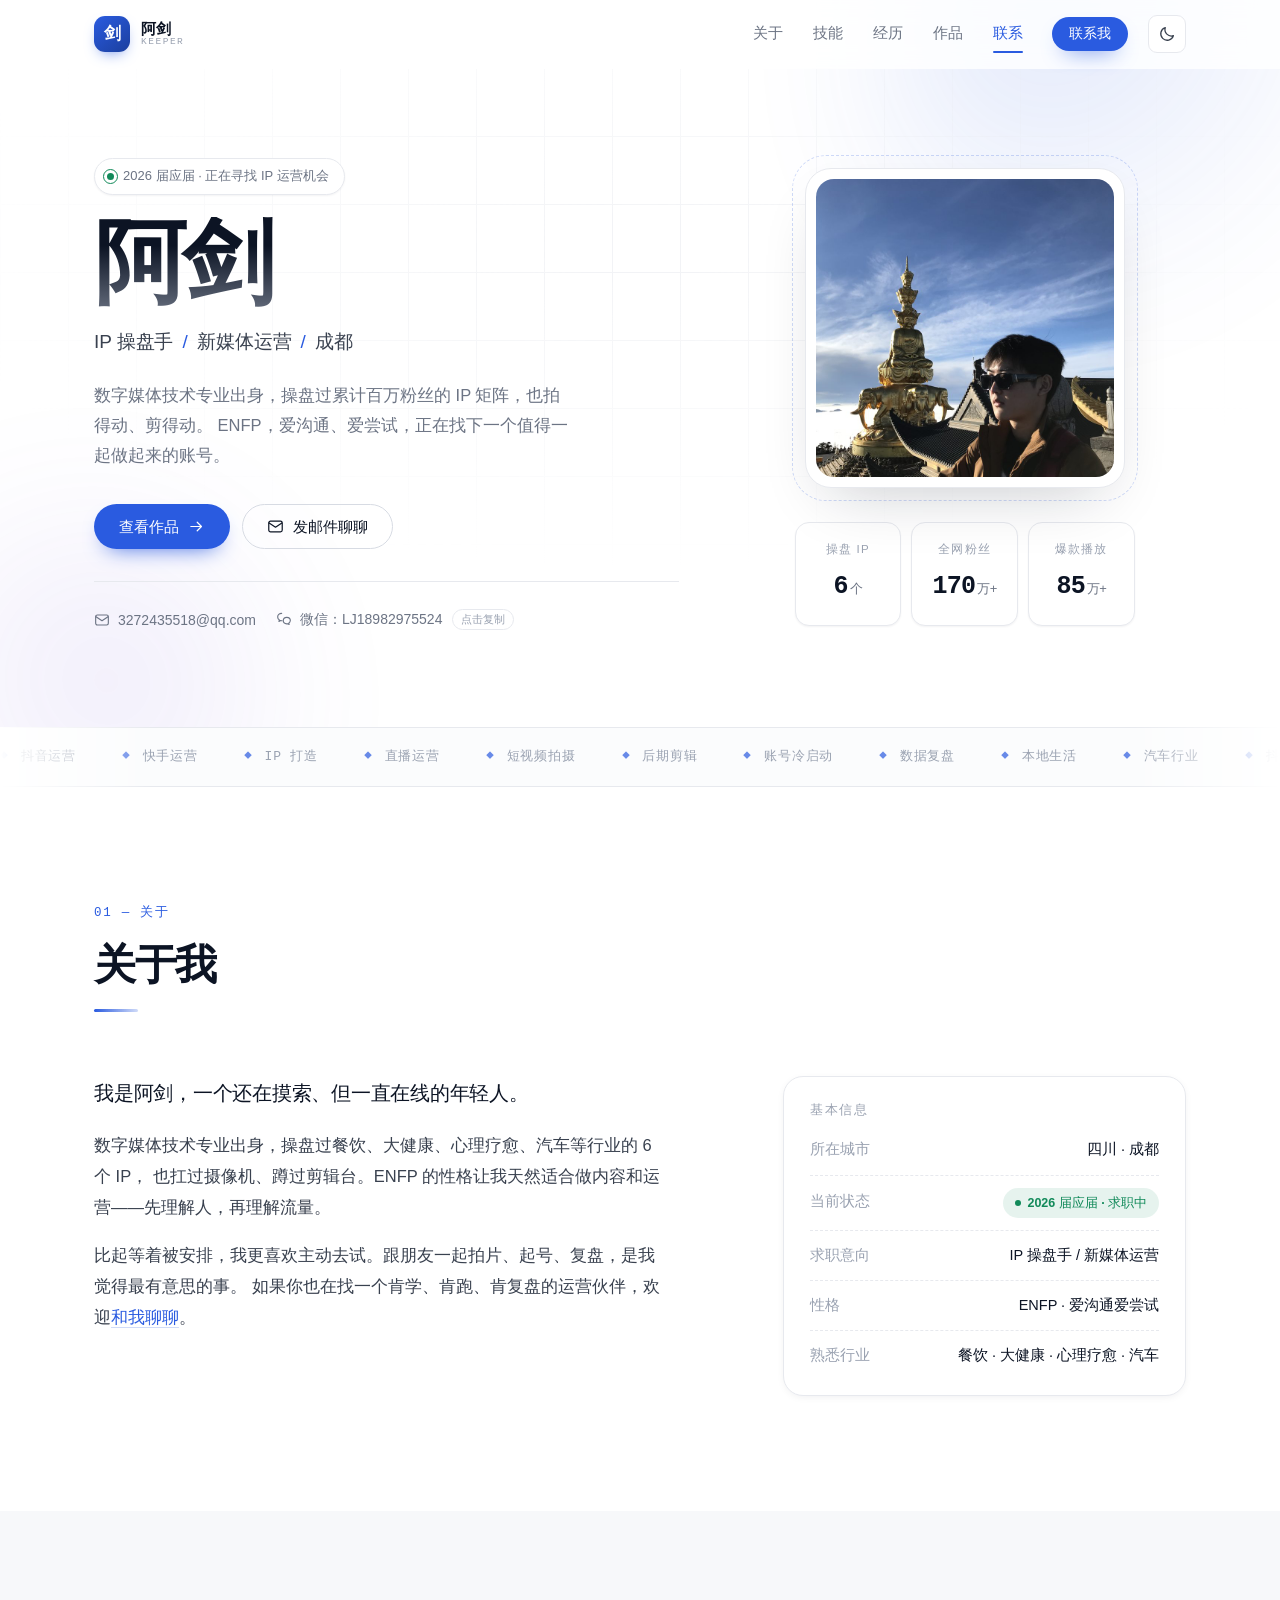
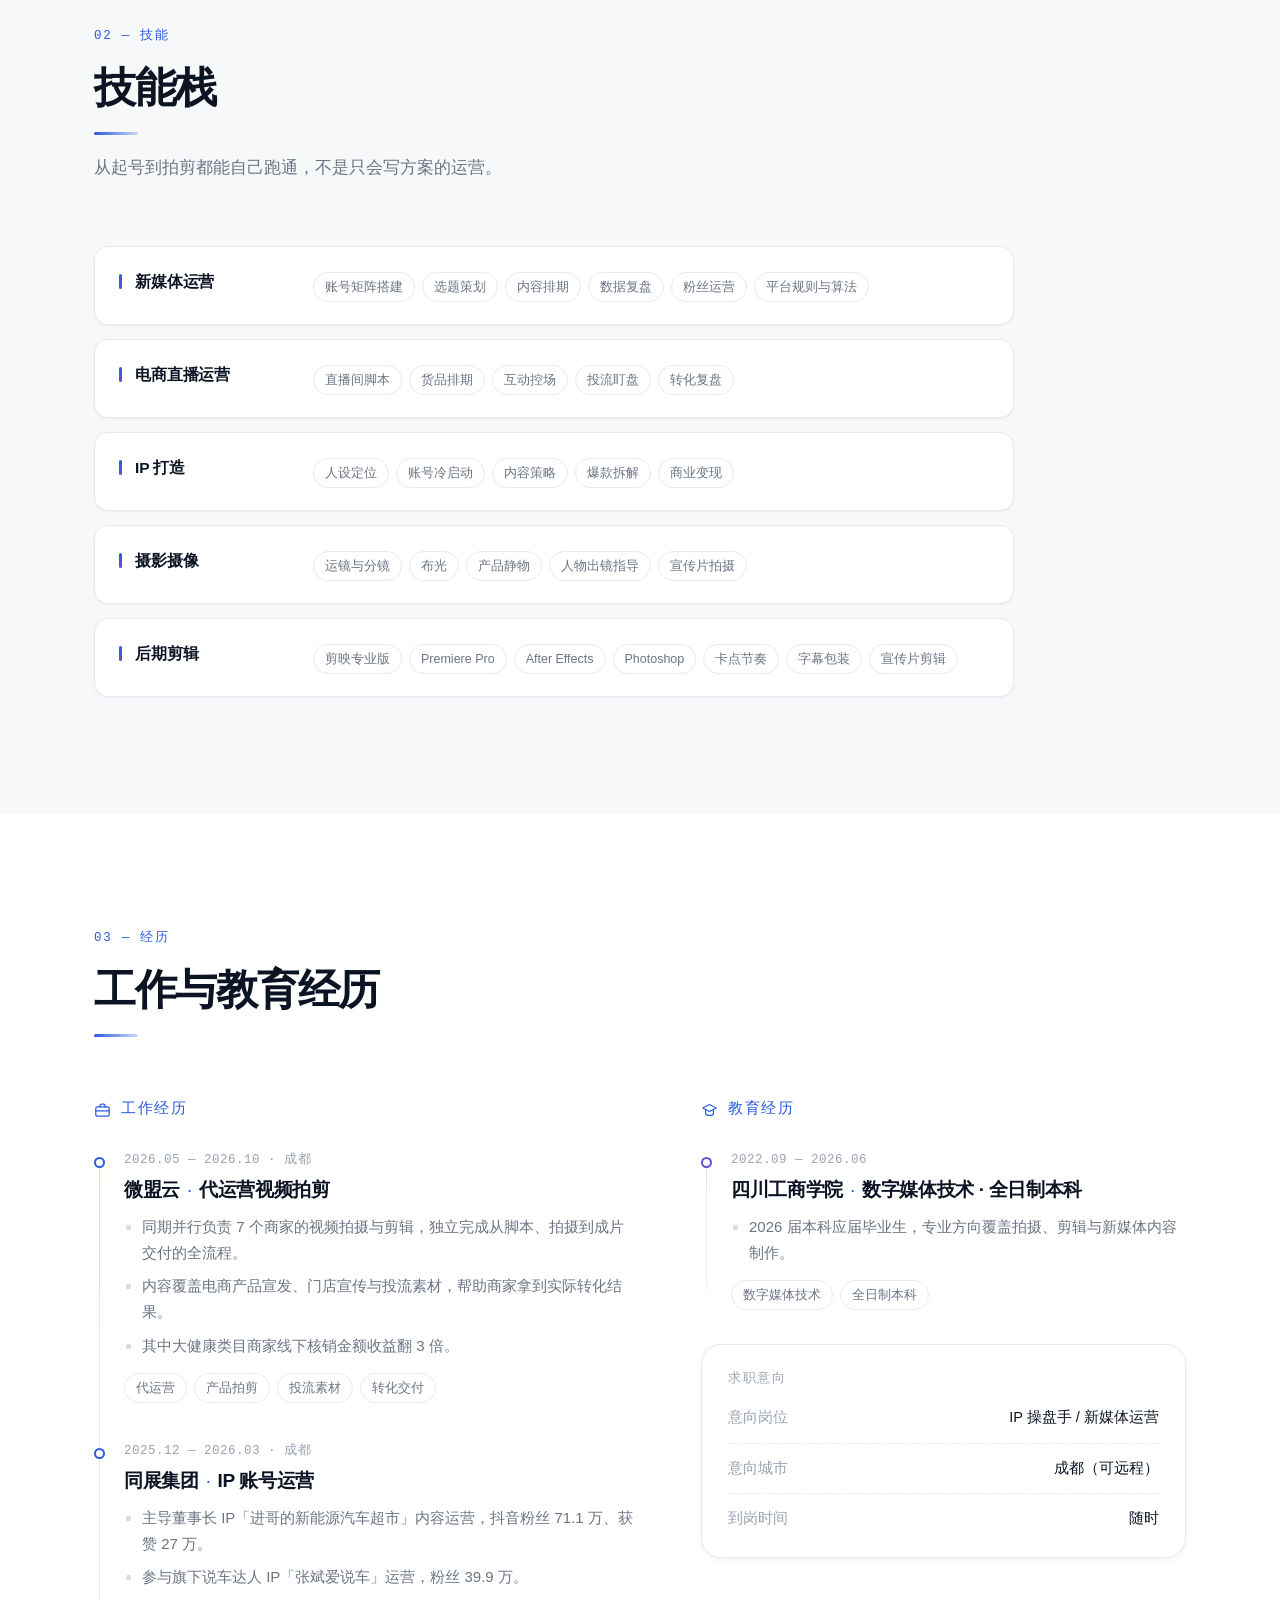
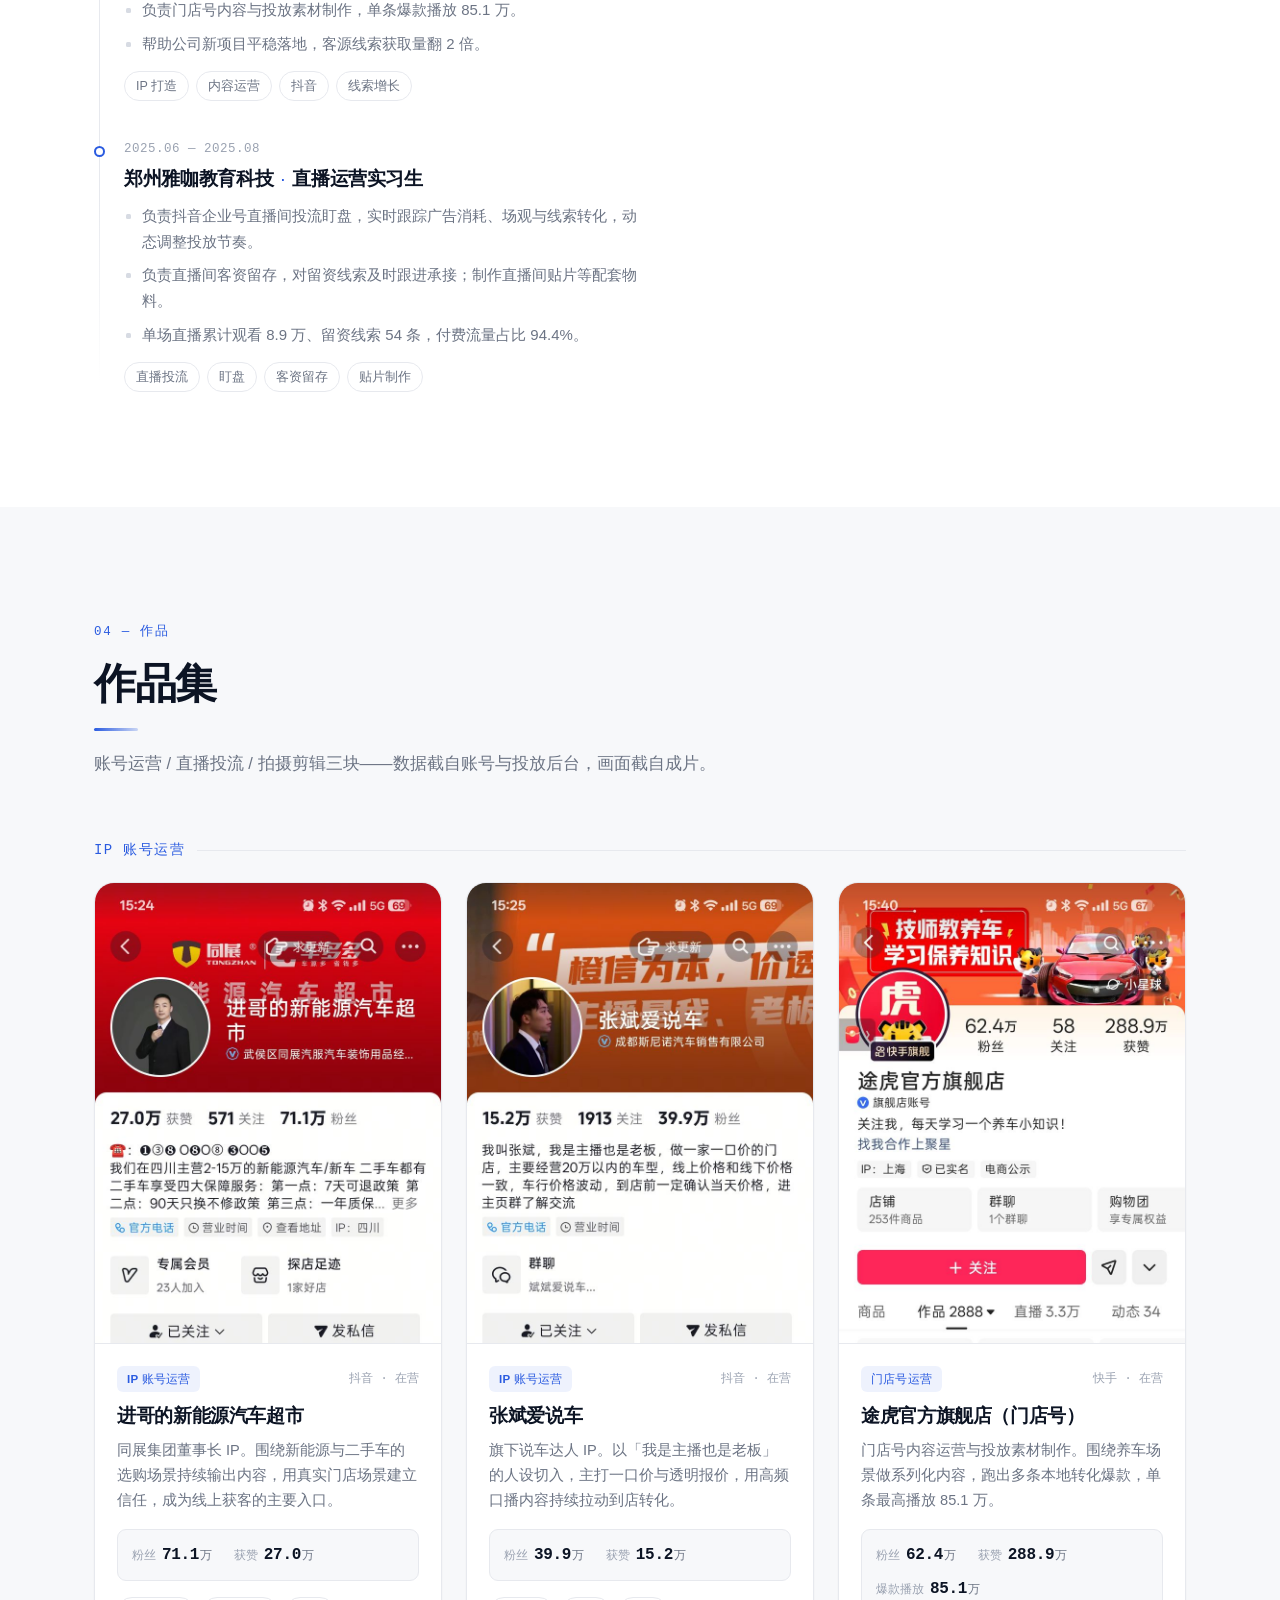
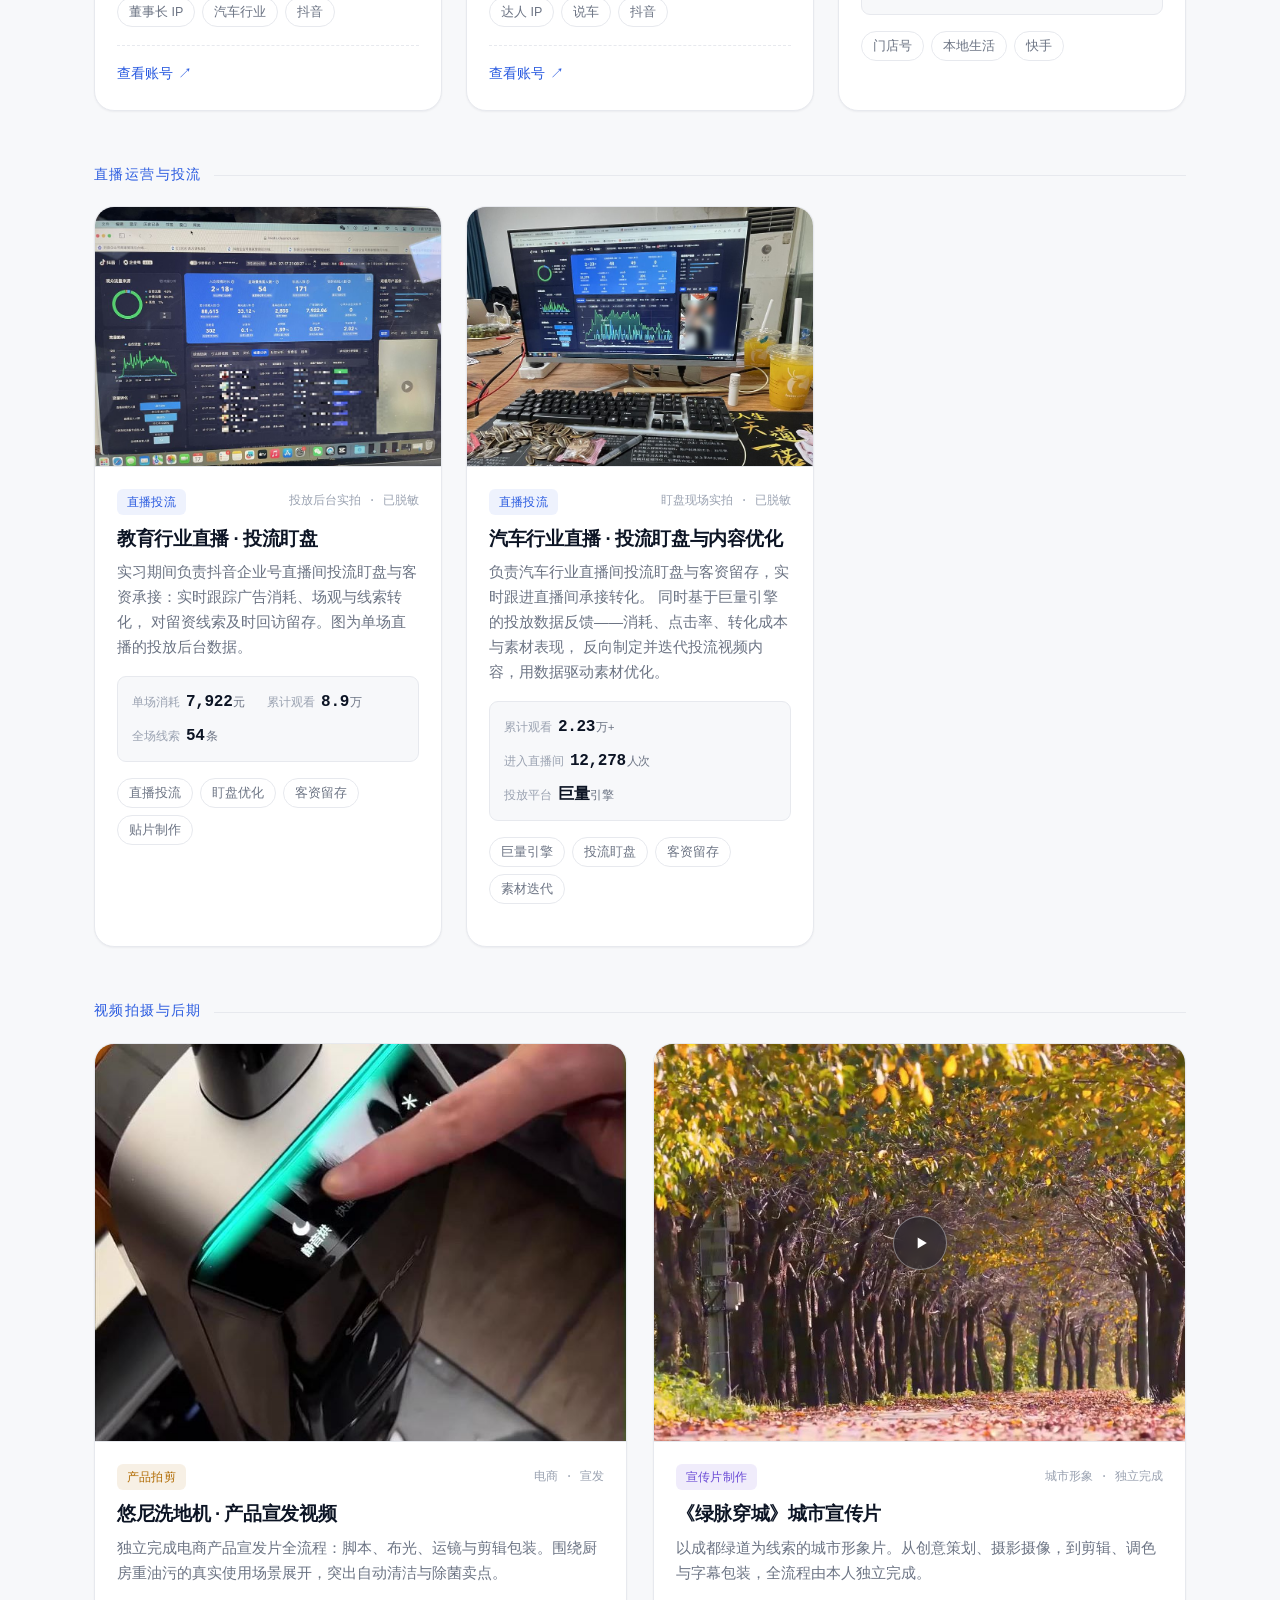
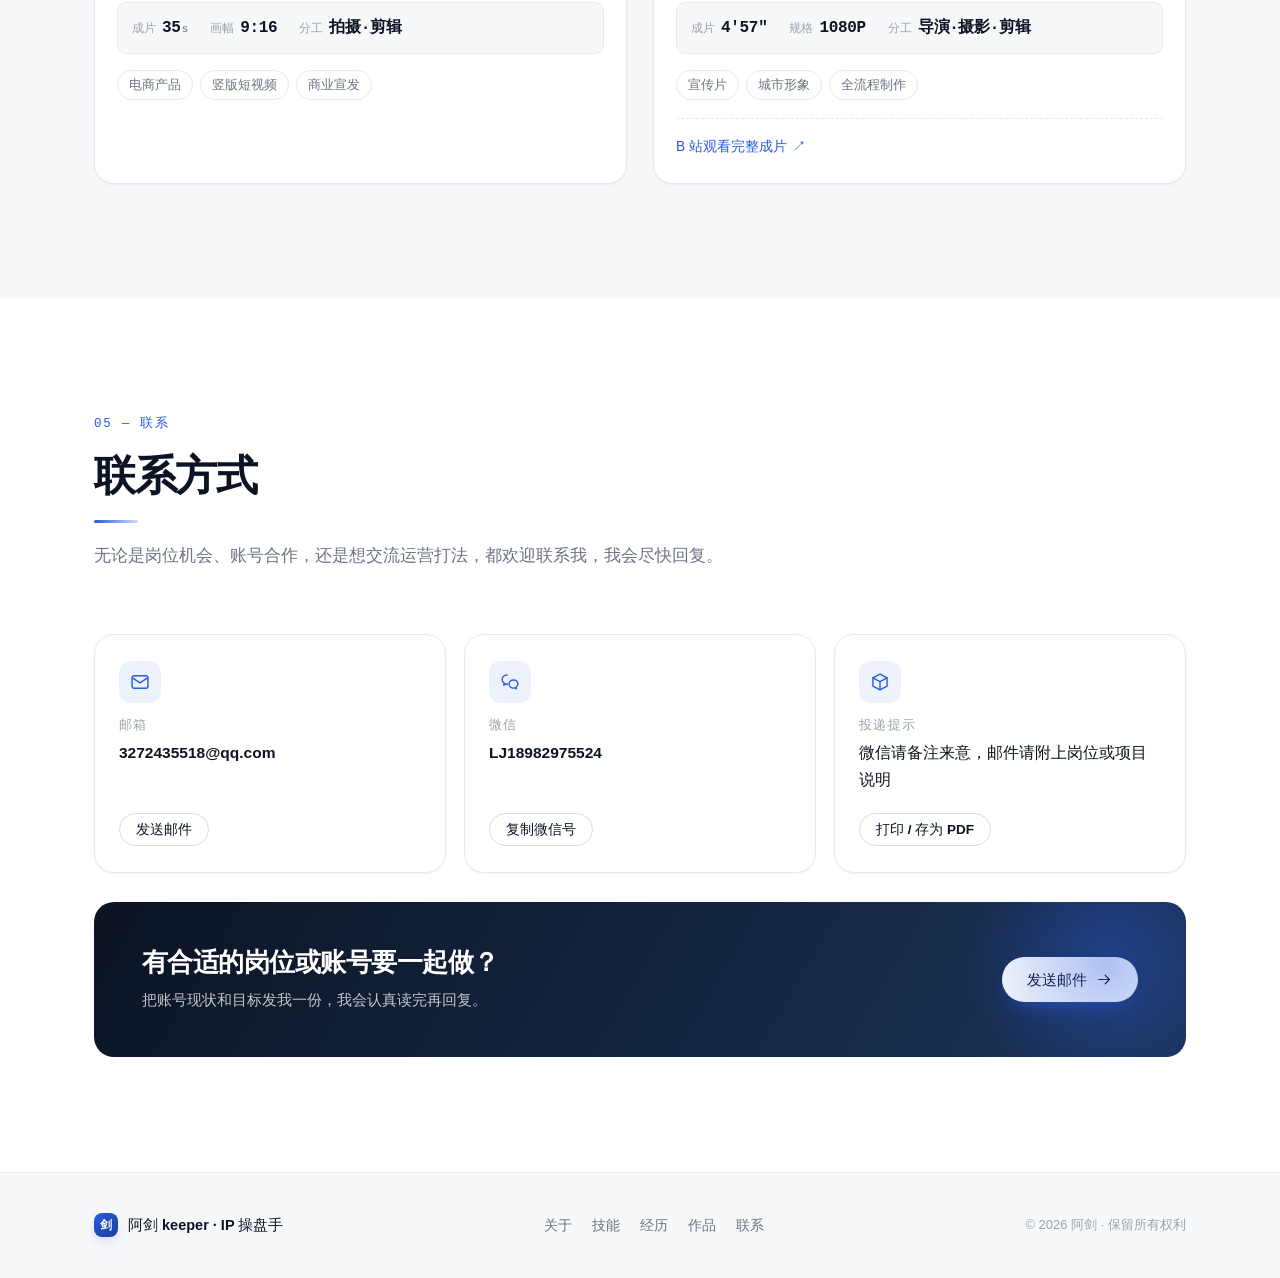
==== commit ca02b807: "全新个人简历网站：IP 操盘手作品集 纯静态站点（HTML + CSS + 原生 JS，零依赖零构建），含六个区块： 首屏 / 关于我 / 技能栈 / 工作与教育经历 / 作品集 / 联系方式。  -" ====
--- a/index.html
+++ b/index.html
@@ -1,117 +1,659 @@
-<!DOCTYPE html>
-<html lang="zh-CN">
-<head>
-  <meta charset="UTF-8">
-  <meta name="viewport" content="width=device-width, initial-scale=1.0">
-  <title>keeper的主页</title>
-  <link rel="stylesheet" href="style.css">
-</head>
-<body>
-  <nav class="navbar">
-  <ul>
-    <li><a href=" ">关于我</a ></li>
-    <li><a href="#skills">技能</a ></li>
-    <li><a href="#projects">项目</a ></li>
-    <li><a href="#contact">联系</a ></li>
-  </ul>
-  </nav>
-  <!-- 顶部 header -->
-  <header class="header">
-    <div class="avatar-wrapper">
-   <img class="avatar-bg" src="images/project3.jpg" alt="背景装饰">
-   <img class="avatar" src="images/avatar.jpg" alt="我的头像">
-    </div>
-
-    <div class="header-text">
-      <h1>李剑</h1>
-      <p>数字媒体技术专业 · 应届毕业生</p>
-    </div>
-  </header>
-
-  <!-- 关于我 -->
-  <section id="about" class="section  fade-in">
-    <h2>关于我</h2>
-    <p>
-      我是一名数字媒体技术专业的大四学生，掌握 HTML、CSS、JavaScript 基础前端开发、视频拍摄剪辑、视频后期制作等技能，热爱数字媒体创作和网页开发。
-    </p>
-  </section>
-
-  <!-- 教育经历 -->
-  <section id="education " class="section  fade-in">
-    <h2>教育经历</h2>
-    <ul>
-      <li>2022-2026 数字媒体技术专业, 四川工商学院</li>
-    </ul>
-  </section>
-
-  <!-- 技能 -->
-  <section id="skills" class="section  fade-in">
-    <h2>技能</h2>
-    <ul>
-      <li>HTML / CSS / JavaScript</li>
-      <li>视频拍摄剪辑</li>
-      <li>Web 前端开发</li>
-      <li>3D建模</li>
-      <li>二维动画制作</li>
-    </ul>
-  </section>
-
-  <!-- 项目经历 -->
-<a href="project1.html" class="project-card">
-
-  <img src="images/project1.jpg" alt="项目封面">
-
-  <h3>电商信息流视觉项目</h3>
-
-</a>
-
-<section id="projects" class="section fade-in">
-
-  <h2>项目经历</h2>
-  <!-- 项目1 -->
-  <a href="project1.html" class="project-card">
-
-    <img src="images/project1.jpg" alt="项目封面">
-
-    <h3>电商信息流视觉项目</h3>
-
-    <p>
-      电商广告短视频项目，
-      主要负责剪辑、包装与视觉节奏设计。
-    </p>
-
-  </a>
-  <!-- 项目2 -->
-  <div class="project-card">
-
-    <img src="images/project2.jpg" alt="项目2">
-
-    <h3>数字媒体作品集</h3>
-
-    <p>
-      完成视频剪辑和数字内容创作项目，
-      展示多媒体交互效果和视觉设计能力。
-    </p>
-
-  </div>
-
-</section>
-
-  <!-- 联系方式 -->
-  <section id="contact" class="section  fade-in">
-    <h2>联系方式</h2>
-    <ul>
-      <li>Email: 3272435518@qq.com</li>
-      <li>GitHub: <a href="https://github.com/Lijian-web666" target="_blank">Lijian-web666</a></li>
-      <li>抖音: <a href="#" target="_blank">阿剑在做信息流</a></li>
-    </ul>
-  </section>
-
-  <!-- 页脚 -->
-  <footer class="footer">
-    <p>© 2026 李剑</p>
-  </footer>
-
-  <script src="script.js"></script>
-</body>
-</html>+<!DOCTYPE html>
+<html lang="zh-CN" data-theme="light">
+<head>
+<meta charset="UTF-8" />
+<meta name="viewport" content="width=device-width, initial-scale=1" />
+<meta name="theme-color" content="#ffffff" />
+
+<!-- ============================================================
+     SEO / 分享信息
+     ============================================================ -->
+<title>阿剑 keeper · IP 操盘手 | 个人主页</title>
+<meta name="description" content="阿剑（keeper）的个人主页 —— IP 操盘手 / 新媒体运营，坐标成都。操盘全网累计百万粉丝 IP 矩阵，含账号运营、直播运营与短视频拍剪作品。" />
+<meta name="author" content="阿剑" />
+<meta name="keywords" content="阿剑, keeper, IP操盘手, 新媒体运营, 直播运营, 短视频, 成都" />
+<link rel="canonical" href="https://Lijian-web666.github.io/" />
+
+<!-- Open Graph：分享到社交平台时的预览卡片 -->
+<meta property="og:type" content="website" />
+<meta property="og:site_name" content="阿剑 keeper · 个人主页" />
+<meta property="og:url" content="https://Lijian-web666.github.io/" />
+<meta property="og:title" content="阿剑 keeper · IP 操盘手" />
+<meta property="og:description" content="操盘全网累计百万粉丝 IP 矩阵，账号运营 / 直播运营 / 短视频拍剪。坐标成都。" />
+<meta property="og:image" content="https://Lijian-web666.github.io/assets/img/avatar.jpg" />
+<meta name="twitter:card" content="summary_large_image" />
+
+<link rel="icon" type="image/svg+xml" href="assets/img/favicon.svg" />
+<link rel="apple-touch-icon" href="assets/img/avatar.jpg" />
+
+<!-- 必须在样式表之前执行：避免刷新时主题闪烁，并标记 JS 可用 -->
+<script>
+(function () {
+  var el = document.documentElement;
+  el.classList.add('js');
+  try {
+    var saved = localStorage.getItem('resume-theme');
+    var prefersDark = window.matchMedia('(prefers-color-scheme: dark)').matches;
+    el.setAttribute('data-theme', saved || (prefersDark ? 'dark' : 'light'));
+  } catch (e) {
+    el.setAttribute('data-theme', 'light');
+  }
+})();
+</script>
+
+<link rel="stylesheet" href="assets/css/style.css" />
+</head>
+<body>
+
+<a class="skip-link" href="#main">跳到主要内容</a>
+
+<!-- ============================================================
+     顶部导航
+     ============================================================ -->
+<header class="nav" id="nav">
+  <div class="nav__inner">
+    <a class="nav__brand" href="#top" aria-label="回到顶部">
+      <span class="brand__mark" aria-hidden="true">剑</span>
+      <span class="brand__text">
+        <strong>阿剑</strong>
+        <small>KEEPER</small>
+      </span>
+    </a>
+
+    <nav class="nav__links" id="navLinks" aria-label="主导航">
+      <a href="#about" class="nav__link">关于</a>
+      <a href="#skills" class="nav__link">技能</a>
+      <a href="#experience" class="nav__link">经历</a>
+      <a href="#works" class="nav__link">作品</a>
+      <a href="#contact" class="nav__link">联系</a>
+      <a class="btn btn--sm btn--primary nav__cta" href="#contact">联系我</a>
+    </nav>
+
+    <div class="nav__actions">
+      <button class="icon-btn" id="themeToggle" type="button" aria-label="切换深浅色主题" title="切换深浅色主题">
+        <svg class="ico ico--sun" viewBox="0 0 24 24" aria-hidden="true"><circle cx="12" cy="12" r="4.2"/><path d="M12 2.6v2.6M12 18.8v2.6M2.6 12h2.6M18.8 12h2.6M5.4 5.4l1.9 1.9M16.7 16.7l1.9 1.9M18.6 5.4l-1.9 1.9M7.3 16.7l-1.9 1.9"/></svg>
+        <svg class="ico ico--moon" viewBox="0 0 24 24" aria-hidden="true"><path d="M20.5 14.3A8.6 8.6 0 0 1 9.7 3.5a8.6 8.6 0 1 0 10.8 10.8Z"/></svg>
+      </button>
+      <button class="icon-btn nav__burger" id="navBurger" type="button" aria-label="打开菜单" aria-expanded="false" aria-controls="navLinks">
+        <span></span><span></span><span></span>
+      </button>
+    </div>
+  </div>
+  <div class="nav__progress" id="navProgress" aria-hidden="true"></div>
+</header>
+
+<main id="main">
+
+  <!-- ============================================================
+       Hero：姓名 / 定位 / 一句话简介
+       ============================================================ -->
+  <section class="hero" id="top">
+    <div class="hero__bg" aria-hidden="true">
+      <span class="blob blob--1"></span>
+      <span class="blob blob--2"></span>
+      <span class="grid-lines"></span>
+    </div>
+
+    <div class="wrap hero__inner">
+      <div class="hero__text reveal">
+        <p class="eyebrow">
+          <span class="dot-live" aria-hidden="true"></span>
+          2026 届应届 · 正在寻找 IP 运营机会
+        </p>
+
+        <h1 class="hero__name">阿剑</h1>
+
+        <p class="hero__role">
+          IP 操盘手 <span class="sep">/</span> 新媒体运营 <span class="sep">/</span> 成都
+        </p>
+
+        <p class="hero__intro">
+          数字媒体技术专业出身，操盘过累计百万粉丝的 IP 矩阵，也拍得动、剪得动。
+          ENFP，爱沟通、爱尝试，正在找下一个值得一起做起来的账号。
+        </p>
+
+        <div class="hero__cta">
+          <a class="btn btn--primary" href="#works">
+            查看作品
+            <svg class="ico" viewBox="0 0 24 24" aria-hidden="true"><path d="M4 12h15M13 6l6 6-6 6"/></svg>
+          </a>
+          <a class="btn btn--ghost" href="mailto:3272435518@qq.com">
+            <svg class="ico" viewBox="0 0 24 24" aria-hidden="true"><rect x="2.5" y="4.5" width="19" height="15" rx="2.5"/><path d="m3 7 9 6 9-6"/></svg>
+            发邮件聊聊
+          </a>
+        </div>
+
+        <ul class="hero__social" aria-label="联系方式">
+          <li><a href="mailto:3272435518@qq.com" aria-label="邮箱">
+            <svg class="ico" viewBox="0 0 24 24" aria-hidden="true"><rect x="2.5" y="4.5" width="19" height="15" rx="2.5"/><path d="m3 7 9 6 9-6"/></svg>
+            3272435518@qq.com</a></li>
+          <li>
+            <button class="linklike" type="button" data-copy="LJ18982975524" data-label="微信号已复制">
+              <svg class="ico" viewBox="0 0 24 24" aria-hidden="true"><path d="M8.5 3.5C5 3.5 2.5 5.9 2.5 9c0 1.8 1 3.4 2.6 4.4l-.7 2.3 2.5-1.3c.6.1 1.1.2 1.7.2h.5"/><path d="M21.5 14.4c0-2.7-2.4-4.9-5.3-4.9s-5.3 2.2-5.3 4.9 2.4 4.9 5.3 4.9c.5 0 1-.1 1.4-.2l2.1 1.1-.6-1.9a4.7 4.7 0 0 0 2.4-3.9Z"/></svg>
+              微信：LJ18982975524 <span class="copy-hint">点击复制</span>
+            </button>
+          </li>
+        </ul>
+      </div>
+
+      <div class="hero__media reveal" data-delay="120">
+        <div class="avatar-frame">
+          <img src="assets/img/avatar.jpg" alt="阿剑的照片" width="800" height="800" />
+          <span class="avatar-frame__ring" aria-hidden="true"></span>
+        </div>
+
+        <dl class="hero__stats">
+          <!-- ▼ 数字如有更新，改 data-to 与单位即可 -->
+          <div><dt>操盘 IP</dt><dd><span class="count" data-to="6">0</span><span class="unit">个</span></dd></div>
+          <div><dt>全网粉丝</dt><dd><span class="count" data-to="170">0</span><span class="unit">万+</span></dd></div>
+          <div><dt>爆款播放</dt><dd><span class="count" data-to="85">0</span><span class="unit">万+</span></dd></div>
+        </dl>
+      </div>
+    </div>
+  </section>
+
+  <!-- 跑马灯：关键词滚动条 -->
+  <div class="marquee" aria-hidden="true">
+    <div class="marquee__track">
+      <span>抖音运营</span><span>快手运营</span><span>IP 打造</span><span>直播运营</span><span>短视频拍摄</span><span>后期剪辑</span><span>账号冷启动</span><span>数据复盘</span><span>本地生活</span><span>汽车行业</span>
+      <span>抖音运营</span><span>快手运营</span><span>IP 打造</span><span>直播运营</span><span>短视频拍摄</span><span>后期剪辑</span><span>账号冷启动</span><span>数据复盘</span><span>本地生活</span><span>汽车行业</span>
+    </div>
+  </div>
+
+  <!-- ============================================================
+       关于我
+       ============================================================ -->
+  <section class="section" id="about">
+    <div class="wrap">
+      <header class="sec-head reveal">
+        <p class="sec-kicker">01 — 关于</p>
+        <h2 class="sec-title">关于我</h2>
+      </header>
+
+      <div class="about">
+        <div class="about__main reveal">
+          <p class="lead">
+            我是阿剑，一个还在摸索、但一直在线的年轻人。
+          </p>
+          <p>
+            数字媒体技术专业出身，操盘过餐饮、大健康、心理疗愈、汽车等行业的 6 个 IP，
+            也扛过摄像机、蹲过剪辑台。ENFP 的性格让我天然适合做内容和运营——先理解人，再理解流量。
+          </p>
+          <p>
+            比起等着被安排，我更喜欢主动去试。跟朋友一起拍片、起号、复盘，是我觉得最有意思的事。
+            如果你也在找一个肯学、肯跑、肯复盘的运营伙伴，欢迎<a href="#contact">和我聊聊</a>。
+          </p>
+        </div>
+
+        <aside class="about__side reveal" data-delay="100">
+          <h3 class="side-title">基本信息</h3>
+          <ul class="facts">
+            <li><span class="facts__k">所在城市</span><span class="facts__v">四川 · 成都</span></li>
+            <li><span class="facts__k">当前状态</span><span class="facts__v"><em class="tag tag--live">2026 届应届 · 求职中</em></span></li>
+            <li><span class="facts__k">求职意向</span><span class="facts__v">IP 操盘手 / 新媒体运营</span></li>
+            <li><span class="facts__k">性格</span><span class="facts__v">ENFP · 爱沟通爱尝试</span></li>
+            <li><span class="facts__k">熟悉行业</span><span class="facts__v">餐饮 · 大健康 · 心理疗愈 · 汽车</span></li>
+          </ul>
+        </aside>
+      </div>
+    </div>
+  </section>
+
+  <!-- ============================================================
+       技能栈
+       ============================================================ -->
+  <section class="section section--soft" id="skills">
+    <div class="wrap">
+      <header class="sec-head reveal">
+        <p class="sec-kicker">02 — 技能</p>
+        <h2 class="sec-title">技能栈</h2>
+        <p class="sec-desc">从起号到拍剪都能自己跑通，不是只会写方案的运营。</p>
+      </header>
+
+      <div class="skill-rows">
+        <!-- ▼ 替换：技能分类与条目，直接增删 <li> 即可 -->
+        <article class="skill-row reveal">
+          <h3 class="skill-row__title">新媒体运营</h3>
+          <ul class="tags">
+            <li class="tag">账号矩阵搭建</li><li class="tag">选题策划</li><li class="tag">内容排期</li><li class="tag">数据复盘</li><li class="tag">粉丝运营</li><li class="tag">平台规则与算法</li>
+          </ul>
+        </article>
+
+        <article class="skill-row reveal" data-delay="60">
+          <h3 class="skill-row__title">电商直播运营</h3>
+          <ul class="tags">
+            <li class="tag">直播间脚本</li><li class="tag">货品排期</li><li class="tag">互动控场</li><li class="tag">投流盯盘</li><li class="tag">转化复盘</li>
+          </ul>
+        </article>
+
+        <article class="skill-row reveal" data-delay="120">
+          <h3 class="skill-row__title">IP 打造</h3>
+          <ul class="tags">
+            <li class="tag">人设定位</li><li class="tag">账号冷启动</li><li class="tag">内容策略</li><li class="tag">爆款拆解</li><li class="tag">商业变现</li>
+          </ul>
+        </article>
+
+        <article class="skill-row reveal" data-delay="180">
+          <h3 class="skill-row__title">摄影摄像</h3>
+          <ul class="tags">
+            <li class="tag">运镜与分镜</li><li class="tag">布光</li><li class="tag">产品静物</li><li class="tag">人物出镜指导</li><li class="tag">宣传片拍摄</li>
+          </ul>
+        </article>
+
+        <article class="skill-row reveal" data-delay="240">
+          <h3 class="skill-row__title">后期剪辑</h3>
+          <ul class="tags">
+            <li class="tag">剪映专业版</li><li class="tag">Premiere Pro</li><li class="tag">After Effects</li><li class="tag">Photoshop</li><li class="tag">卡点节奏</li><li class="tag">字幕包装</li><li class="tag">宣传片剪辑</li>
+          </ul>
+        </article>
+      </div>
+    </div>
+  </section>
+
+  <!-- ============================================================
+       工作与教育经历
+       ============================================================ -->
+  <section class="section" id="experience">
+    <div class="wrap">
+      <header class="sec-head reveal">
+        <p class="sec-kicker">03 — 经历</p>
+        <h2 class="sec-title">工作与教育经历</h2>
+      </header>
+
+      <div class="exp-layout">
+        <div class="exp-col">
+          <h3 class="col-title reveal">
+            <svg class="ico" viewBox="0 0 24 24" aria-hidden="true"><rect x="2.5" y="7" width="19" height="13" rx="2"/><path d="M8.5 7V5a2 2 0 0 1 2-2h3a2 2 0 0 1 2 2v2M2.5 12.5h19"/></svg>
+            工作经历
+          </h3>
+
+          <ol class="timeline">
+            <!-- ▼ 替换：工作经历条目（按时间倒序） -->
+            <li class="tl-item reveal">
+              <span class="tl-dot" aria-hidden="true"></span>
+              <div class="tl-body">
+                <p class="tl-when">2026.05 — 2026.10 · 成都</p>
+                <h4 class="tl-where">微盟云<span class="tl-sep">·</span>代运营视频拍剪</h4>
+                <ul class="tl-points">
+                  <li>同期并行负责 7 个商家的视频拍摄与剪辑，独立完成从脚本、拍摄到成片交付的全流程。</li>
+                  <li>内容覆盖电商产品宣发、门店宣传与投流素材，帮助商家拿到实际转化结果。</li>
+                  <li>其中大健康类目商家线下核销金额收益翻 3 倍。</li>
+                </ul>
+                <ul class="tags">
+                  <li class="tag">代运营</li><li class="tag">产品拍剪</li><li class="tag">投流素材</li><li class="tag">转化交付</li>
+                </ul>
+              </div>
+            </li>
+
+            <li class="tl-item reveal">
+              <span class="tl-dot" aria-hidden="true"></span>
+              <div class="tl-body">
+                <p class="tl-when">2025.12 — 2026.03 · 成都</p>
+                <h4 class="tl-where">同展集团<span class="tl-sep">·</span>IP 账号运营</h4>
+                <ul class="tl-points">
+                  <li>主导董事长 IP「进哥的新能源汽车超市」内容运营，抖音粉丝 71.1 万、获赞 27 万。</li>
+                  <li>参与旗下说车达人 IP「张斌爱说车」运营，粉丝 39.9 万。</li>
+                  <li>负责门店号内容与投放素材制作，单条爆款播放 85.1 万。</li>
+                  <li>帮助公司新项目平稳落地，客源线索获取量翻 2 倍。</li>
+                </ul>
+                <ul class="tags">
+                  <li class="tag">IP 打造</li><li class="tag">内容运营</li><li class="tag">抖音</li><li class="tag">线索增长</li>
+                </ul>
+              </div>
+            </li>
+
+            <li class="tl-item reveal">
+              <span class="tl-dot" aria-hidden="true"></span>
+              <div class="tl-body">
+                <p class="tl-when">2025.06 — 2025.08</p>
+                <h4 class="tl-where">郑州雅咖教育科技<span class="tl-sep">·</span>直播运营实习生</h4>
+                <ul class="tl-points">
+                  <li>负责抖音企业号直播间投流盯盘，实时跟踪广告消耗、场观与线索转化，动态调整投放节奏。</li>
+                  <li>负责直播间客资留存，对留资线索及时跟进承接；制作直播间贴片等配套物料。</li>
+                  <li>单场直播累计观看 8.9 万、留资线索 54 条，付费流量占比 94.4%。</li>
+                </ul>
+                <ul class="tags">
+                  <li class="tag">直播投流</li><li class="tag">盯盘</li><li class="tag">客资留存</li><li class="tag">贴片制作</li>
+                </ul>
+              </div>
+            </li>
+          </ol>
+        </div>
+
+        <div class="exp-col">
+          <h3 class="col-title reveal">
+            <svg class="ico" viewBox="0 0 24 24" aria-hidden="true"><path d="m12 3.5 9.5 5L12 13.5l-9.5-5z"/><path d="M6.5 11v5.2c0 1.6 2.5 2.8 5.5 2.8s5.5-1.2 5.5-2.8V11"/></svg>
+            教育经历
+          </h3>
+
+          <ol class="timeline timeline--edu">
+            <!-- ▼ 替换：教育经历条目 -->
+            <li class="tl-item reveal">
+              <span class="tl-dot" aria-hidden="true"></span>
+              <div class="tl-body">
+                <p class="tl-when">2022.09 — 2026.06</p>
+                <h4 class="tl-where">四川工商学院<span class="tl-sep">·</span>数字媒体技术 · 全日制本科</h4>
+                <ul class="tl-points">
+                  <li>2026 届本科应届毕业生，专业方向覆盖拍摄、剪辑与新媒体内容制作。</li>
+                </ul>
+                <ul class="tags">
+                  <li class="tag">数字媒体技术</li><li class="tag">全日制本科</li>
+                </ul>
+              </div>
+            </li>
+          </ol>
+
+          <aside class="about__side intent reveal">
+            <h3 class="side-title">求职意向</h3>
+            <ul class="facts">
+              <li><span class="facts__k">意向岗位</span><span class="facts__v">IP 操盘手 / 新媒体运营</span></li>
+              <li><span class="facts__k">意向城市</span><span class="facts__v">成都（可远程）</span></li>
+              <li><span class="facts__k">到岗时间</span><span class="facts__v">随时</span></li>
+            </ul>
+          </aside>
+        </div>
+      </div>
+    </div>
+  </section>
+
+  <!-- ============================================================
+       作品集
+       ============================================================ -->
+  <section class="section section--soft" id="works">
+    <div class="wrap">
+      <header class="sec-head reveal">
+        <p class="sec-kicker">04 — 作品</p>
+        <h2 class="sec-title">作品集</h2>
+        <p class="sec-desc">账号运营 / 直播投流 / 拍摄剪辑三块——数据截自账号与投放后台，画面截自成片。</p>
+      </header>
+
+      <div class="work-group">
+        <h3 class="work-group__title">IP 账号运营</h3>
+        <div class="works" id="worksGrid">
+
+        <!-- ▼ 作品一：董事长 IP -->
+        <article class="work reveal">
+          <a class="work__cover cover cover--shot" href="https://v.douyin.com/vhE6ZO4zGqg/" target="_blank" rel="noopener" aria-label="在新窗口打开抖音账号「进哥的新能源汽车超市」">
+            <img src="assets/img/works/work-jinge.jpg" alt="抖音账号「进哥的新能源汽车超市」主页截图" loading="lazy" width="720" height="960" />
+          </a>
+          <div class="work__body">
+            <div class="work__top">
+              <span class="type type--code">IP 账号运营</span>
+              <span class="work__year">抖音 · 在营</span>
+            </div>
+            <h3 class="work__title"><a href="https://v.douyin.com/vhE6ZO4zGqg/" target="_blank" rel="noopener">进哥的新能源汽车超市</a></h3>
+            <p class="work__desc">
+              同展集团董事长 IP。围绕新能源与二手车的选购场景持续输出内容，用真实门店场景建立信任，成为线上获客的主要入口。
+            </p>
+            <dl class="work__stats">
+              <div><dt>粉丝</dt><dd>71.1<em>万</em></dd></div>
+              <div><dt>获赞</dt><dd>27.0<em>万</em></dd></div>
+            </dl>
+            <ul class="tags">
+              <li class="tag">董事长 IP</li><li class="tag">汽车行业</li><li class="tag">抖音</li>
+            </ul>
+            <p class="work__links">
+              <a href="https://v.douyin.com/vhE6ZO4zGqg/" target="_blank" rel="noopener">查看账号 <span aria-hidden="true">↗</span></a>
+            </p>
+          </div>
+        </article>
+
+        <!-- ▼ 作品二：说车达人 IP -->
+        <article class="work reveal" data-delay="80">
+          <a class="work__cover cover cover--shot" href="https://v.douyin.com/DhykC-HIwoI/" target="_blank" rel="noopener" aria-label="在新窗口打开抖音账号「张斌爱说车」">
+            <img src="assets/img/works/work-zhangbin.jpg" alt="抖音账号「张斌爱说车」主页截图" loading="lazy" width="720" height="960" />
+          </a>
+          <div class="work__body">
+            <div class="work__top">
+              <span class="type type--code">IP 账号运营</span>
+              <span class="work__year">抖音 · 在营</span>
+            </div>
+            <h3 class="work__title"><a href="https://v.douyin.com/DhykC-HIwoI/" target="_blank" rel="noopener">张斌爱说车</a></h3>
+            <p class="work__desc">
+              旗下说车达人 IP。以「我是主播也是老板」的人设切入，主打一口价与透明报价，用高频口播内容持续拉动到店转化。
+            </p>
+            <dl class="work__stats">
+              <div><dt>粉丝</dt><dd>39.9<em>万</em></dd></div>
+              <div><dt>获赞</dt><dd>15.2<em>万</em></dd></div>
+            </dl>
+            <ul class="tags">
+              <li class="tag">达人 IP</li><li class="tag">说车</li><li class="tag">抖音</li>
+            </ul>
+            <p class="work__links">
+              <a href="https://v.douyin.com/DhykC-HIwoI/" target="_blank" rel="noopener">查看账号 <span aria-hidden="true">↗</span></a>
+            </p>
+          </div>
+        </article>
+
+        <!-- ▼ 作品三：门店号 -->
+        <article class="work reveal" data-delay="160">
+          <div class="work__cover cover cover--shot">
+            <img src="assets/img/works/work-tuhu.jpg" alt="快手账号「途虎官方旗舰店」主页截图" loading="lazy" width="720" height="960" />
+          </div>
+          <div class="work__body">
+            <div class="work__top">
+              <span class="type type--code">门店号运营</span>
+              <span class="work__year">快手 · 在营</span>
+            </div>
+            <h3 class="work__title">途虎官方旗舰店（门店号）</h3>
+            <p class="work__desc">
+              门店号内容运营与投放素材制作。围绕养车场景做系列化内容，跑出多条本地转化爆款，单条最高播放 85.1 万。
+            </p>
+            <dl class="work__stats">
+              <div><dt>粉丝</dt><dd>62.4<em>万</em></dd></div>
+              <div><dt>获赞</dt><dd>288.9<em>万</em></dd></div>
+              <div><dt>爆款播放</dt><dd>85.1<em>万</em></dd></div>
+            </dl>
+            <ul class="tags">
+              <li class="tag">门店号</li><li class="tag">本地生活</li><li class="tag">快手</li>
+            </ul>
+          </div>
+        </article>
+
+        </div>
+      </div>
+
+      <div class="work-group">
+        <h3 class="work-group__title">直播运营与投流</h3>
+        <div class="works">
+
+        <!-- ▼ 作品六：直播投流盯盘 -->
+        <article class="work reveal">
+          <div class="work__cover cover cover--frame">
+            <img src="assets/img/works/work-live.jpg" alt="抖音企业号直播投流盯盘后台实拍（敏感信息已脱敏）" loading="lazy" width="900" height="675" />
+          </div>
+          <div class="work__body">
+            <div class="work__top">
+              <span class="type type--code">直播投流</span>
+              <span class="work__year">投放后台实拍 · 已脱敏</span>
+            </div>
+            <h3 class="work__title">教育行业直播 · 投流盯盘</h3>
+            <p class="work__desc">
+              实习期间负责抖音企业号直播间投流盯盘与客资承接：实时跟踪广告消耗、场观与线索转化，
+              对留资线索及时回访留存。图为单场直播的投放后台数据。
+            </p>
+            <dl class="work__stats">
+              <div><dt>单场消耗</dt><dd>7,922<em>元</em></dd></div>
+              <div><dt>累计观看</dt><dd>8.9<em>万</em></dd></div>
+              <div><dt>全场线索</dt><dd>54<em>条</em></dd></div>
+            </dl>
+            <ul class="tags">
+              <li class="tag">直播投流</li><li class="tag">盯盘优化</li><li class="tag">客资留存</li><li class="tag">贴片制作</li>
+            </ul>
+          </div>
+        </article>
+
+        <!-- ▼ 作品七：汽车行业直播投流盯盘 -->
+        <article class="work reveal">
+          <div class="work__cover cover cover--frame">
+            <img src="assets/img/works/work-auto-live.jpg" alt="汽车行业直播间投流盯盘现场实拍（主播画面已模糊处理）" loading="lazy" width="900" height="675" />
+          </div>
+          <div class="work__body">
+            <div class="work__top">
+              <span class="type type--code">直播投流</span>
+              <span class="work__year">盯盘现场实拍 · 已脱敏</span>
+            </div>
+            <h3 class="work__title">汽车行业直播 · 投流盯盘与内容优化</h3>
+            <p class="work__desc">
+              负责汽车行业直播间投流盯盘与客资留存，实时跟进直播间承接转化。
+              同时基于巨量引擎的投放数据反馈——消耗、点击率、转化成本与素材表现，
+              反向制定并迭代投流视频内容，用数据驱动素材优化。
+            </p>
+            <dl class="work__stats">
+              <div><dt>累计观看</dt><dd>2.23<em>万+</em></dd></div>
+              <div><dt>进入直播间</dt><dd>12,278<em>人次</em></dd></div>
+              <div><dt>投放平台</dt><dd>巨量<em>引擎</em></dd></div>
+            </dl>
+            <ul class="tags">
+              <li class="tag">巨量引擎</li><li class="tag">投流盯盘</li><li class="tag">客资留存</li><li class="tag">素材迭代</li>
+            </ul>
+          </div>
+        </article>
+
+        </div>
+      </div>
+
+      <div class="work-group">
+        <h3 class="work-group__title">视频拍摄与后期</h3>
+        <div class="works works--video">
+
+        <!-- ▼ 作品四：产品拍剪 -->
+        <article class="work reveal">
+          <div class="work__cover cover cover--frame">
+            <img src="assets/img/works/work-youni.jpg" alt="悠尼洗地机产品宣发视频画面" loading="lazy" width="720" height="540" />
+          </div>
+          <div class="work__body">
+            <div class="work__top">
+              <span class="type type--writing">产品拍剪</span>
+              <span class="work__year">电商 · 宣发</span>
+            </div>
+            <h3 class="work__title">悠尼洗地机 · 产品宣发视频</h3>
+            <p class="work__desc">
+              独立完成电商产品宣发片全流程：脚本、布光、运镜与剪辑包装。围绕厨房重油污的真实使用场景展开，突出自动清洁与除菌卖点。
+            </p>
+            <dl class="work__stats">
+              <div><dt>成片</dt><dd>35<em>s</em></dd></div>
+              <div><dt>画幅</dt><dd>9:16</dd></div>
+              <div><dt>分工</dt><dd>拍摄·剪辑</dd></div>
+            </dl>
+            <ul class="tags">
+              <li class="tag">电商产品</li><li class="tag">竖版短视频</li><li class="tag">商业宣发</li>
+            </ul>
+          </div>
+        </article>
+
+        <!-- ▼ 作品五：城市宣传片 -->
+        <article class="work reveal" data-delay="80">
+          <a class="work__cover cover cover--frame" href="https://www.bilibili.com/video/BV1as5169Eid/" target="_blank" rel="noopener" aria-label="在新窗口打开 B 站观看城市宣传片《绿脉穿城》">
+            <img src="assets/img/works/work-lvmai.jpg" alt="城市宣传片《绿脉穿城》画面" loading="lazy" width="900" height="675" />
+            <span class="cover__play" aria-hidden="true">
+              <svg viewBox="0 0 24 24"><path d="M8 5.5v13l11-6.5z"/></svg>
+            </span>
+          </a>
+          <div class="work__body">
+            <div class="work__top">
+              <span class="type type--design">宣传片制作</span>
+              <span class="work__year">城市形象 · 独立完成</span>
+            </div>
+            <h3 class="work__title"><a href="https://www.bilibili.com/video/BV1as5169Eid/" target="_blank" rel="noopener">《绿脉穿城》城市宣传片</a></h3>
+            <p class="work__desc">
+              以成都绿道为线索的城市形象片。从创意策划、摄影摄像，到剪辑、调色与字幕包装，全流程由本人独立完成。
+            </p>
+            <dl class="work__stats">
+              <div><dt>成片</dt><dd>4'57"</dd></div>
+              <div><dt>规格</dt><dd>1080P</dd></div>
+              <div><dt>分工</dt><dd>导演·摄影·剪辑</dd></div>
+            </dl>
+            <ul class="tags">
+              <li class="tag">宣传片</li><li class="tag">城市形象</li><li class="tag">全流程制作</li>
+            </ul>
+            <p class="work__links">
+              <a href="https://www.bilibili.com/video/BV1as5169Eid/" target="_blank" rel="noopener">B 站观看完整成片 <span aria-hidden="true">↗</span></a>
+            </p>
+          </div>
+        </article>
+
+        </div>
+      </div>
+    </div>
+  </section>
+
+  <!-- ============================================================
+       联系方式
+       ============================================================ -->
+  <section class="section" id="contact">
+    <div class="wrap">
+      <header class="sec-head reveal">
+        <p class="sec-kicker">05 — 联系</p>
+        <h2 class="sec-title">联系方式</h2>
+        <p class="sec-desc">无论是岗位机会、账号合作，还是想交流运营打法，都欢迎联系我，我会尽快回复。</p>
+      </header>
+
+      <div class="contact">
+        <!-- ▼ 替换：联系方式 -->
+        <article class="contact-card reveal">
+          <span class="contact-card__ico" aria-hidden="true">
+            <svg class="ico" viewBox="0 0 24 24"><rect x="2.5" y="4.5" width="19" height="15" rx="2.5"/><path d="m3 7 9 6 9-6"/></svg>
+          </span>
+          <h3>邮箱</h3>
+          <p class="contact-card__val">3272435518@qq.com</p>
+          <a class="btn btn--sm btn--ghost" href="mailto:3272435518@qq.com">发送邮件</a>
+        </article>
+
+        <article class="contact-card reveal" data-delay="80">
+          <span class="contact-card__ico" aria-hidden="true">
+            <svg class="ico" viewBox="0 0 24 24"><path d="M8.5 3.5C5 3.5 2.5 5.9 2.5 9c0 1.8 1 3.4 2.6 4.4l-.7 2.3 2.5-1.3c.6.1 1.1.2 1.7.2h.5"/><path d="M21.5 14.4c0-2.7-2.4-4.9-5.3-4.9s-5.3 2.2-5.3 4.9 2.4 4.9 5.3 4.9c.5 0 1-.1 1.4-.2l2.1 1.1-.6-1.9a4.7 4.7 0 0 0 2.4-3.9Z"/></svg>
+          </span>
+          <h3>微信</h3>
+          <p class="contact-card__val">LJ18982975524</p>
+          <button class="btn btn--sm btn--ghost" type="button" data-copy="LJ18982975524" data-label="微信号已复制">复制微信号</button>
+        </article>
+
+        <article class="contact-card reveal" data-delay="160">
+          <span class="contact-card__ico" aria-hidden="true">
+            <svg class="ico" viewBox="0 0 24 24"><path d="M12 2.6 20.5 7v10L12 21.4 3.5 17V7z"/><path d="M3.5 7 12 11.6 20.5 7M12 11.6V21.4"/></svg>
+          </span>
+          <h3>投递提示</h3>
+          <p class="contact-card__val">微信请备注来意，邮件请附上岗位或项目说明</p>
+          <button class="btn btn--sm btn--ghost" type="button" data-print>打印 / 存为 PDF</button>
+        </article>
+      </div>
+
+      <div class="cta-band reveal">
+        <div>
+          <h3>有合适的岗位或账号要一起做？</h3>
+          <p>把账号现状和目标发我一份，我会认真读完再回复。</p>
+        </div>
+        <a class="btn btn--primary" href="mailto:3272435518@qq.com">
+          发送邮件
+          <svg class="ico" viewBox="0 0 24 24" aria-hidden="true"><path d="M4 12h15M13 6l6 6-6 6"/></svg>
+        </a>
+      </div>
+    </div>
+  </section>
+
+</main>
+
+<footer class="footer">
+  <div class="wrap footer__inner">
+    <p class="footer__brand">
+      <span class="brand__mark brand__mark--sm" aria-hidden="true">剑</span>
+      阿剑 keeper · IP 操盘手
+    </p>
+    <nav class="footer__links" aria-label="页脚导航">
+      <a href="#about">关于</a><a href="#skills">技能</a><a href="#experience">经历</a><a href="#works">作品</a><a href="#contact">联系</a>
+    </nav>
+    <p class="footer__meta">© <span id="year">2026</span> 阿剑 · 保留所有权利</p>
+  </div>
+</footer>
+
+<button class="to-top" id="toTop" type="button" aria-label="回到顶部" hidden>
+  <svg class="ico" viewBox="0 0 24 24" aria-hidden="true"><path d="M12 19V5M6 11l6-6 6 6"/></svg>
+</button>
+
+<!-- 复制成功提示 -->
+<div class="toast" id="toast" role="status" aria-live="polite" hidden></div>
+
+<script src="assets/js/main.js"></script>
+</body>
+</html>
--- a/assets/css/style.css
+++ b/assets/css/style.css
@@ -0,0 +1,1537 @@
+/* ==========================================================================
+   个人简历网站 · 样式表
+   风格：简约专业（白底 + 单主色 + 大量留白）
+   结构：1 设计令牌 → 2 基础样式 → 3 通用组件 → 4 各区块 → 5 动画 → 6 响应式 → 7 打印
+   ========================================================================== */
+
+/* ==========================================================================
+   1. 设计令牌
+   ========================================================================== */
+:root {
+  /* 颜色 —— 浅色主题（默认） */
+  --bg:            #ffffff;
+  --bg-soft:       #f7f8fa;
+  --surface:       #ffffff;
+  --surface-2:     #fbfcfd;
+  --ink:           #0c1424;
+  --ink-2:         #39414f;
+  --muted:         #6c7484;
+  --faint:         #9aa2b1;
+  --line:          #e7e9ee;
+  --line-strong:   #d7dbe3;
+  --accent:        #2a5be0;
+  --accent-ink:    #1b3f9e;
+  --accent-soft:   rgba(42, 91, 224, .08);
+  --accent-line:   rgba(42, 91, 224, .22);
+
+  /* 兼容取值：不依赖 color-mix()，老浏览器也能正确渲染 */
+  --nav-bg:        rgba(255, 255, 255, .82);
+  --name-ink-2:    #5d6575;
+  --band-bg:       linear-gradient(120deg, #0c1424, #1b3358);
+  --band-fg:       #ffffff;
+  --band-btn-bg:   #ffffff;
+  --band-btn-fg:   #0c1424;
+
+  /* 语义色 */
+  --ok:            #128a5a;
+  --ok-soft:       rgba(18, 138, 90, .1);
+  --warn:          #b06a00;
+  --warn-soft:     rgba(176, 106, 0, .1);
+  --violet:        #6b4bd6;
+  --violet-soft:   rgba(107, 75, 214, .1);
+
+  /* 阴影 */
+  --sh-xs: 0 1px 2px rgba(12, 20, 36, .05);
+  --sh-sm: 0 2px 8px -2px rgba(12, 20, 36, .08);
+  --sh-md: 0 12px 28px -12px rgba(12, 20, 36, .16);
+  --sh-lg: 0 26px 60px -26px rgba(12, 20, 36, .24);
+
+  /* 圆角 */
+  --r-xs: 6px;
+  --r-sm: 9px;
+  --r-md: 14px;
+  --r-lg: 20px;
+  --r-full: 999px;
+
+  /* 排版 */
+  --font-sans: "Inter", -apple-system, BlinkMacSystemFont, "Segoe UI", "PingFang SC",
+               "Hiragino Sans GB", "Microsoft YaHei", "Noto Sans SC", sans-serif;
+  --font-mono: "JetBrains Mono", ui-monospace, SFMono-Regular, Menlo, Consolas,
+               "Liberation Mono", monospace;
+
+  /* 布局 */
+  --maxw: 1140px;
+  --gutter: 24px;
+  --nav-h: 68px;
+  --sp-section: clamp(72px, 9vw, 132px);
+
+  /* 动效 */
+  --ease: cubic-bezier(.22, .61, .36, 1);
+  --dur: .55s;
+}
+
+/* 深色主题 */
+[data-theme="dark"] {
+  --bg:          #0a0e15;
+  --bg-soft:     #0e131c;
+  --surface:     #121825;
+  --surface-2:   #151c2a;
+  --ink:         #e9edf4;
+  --ink-2:       #c2c9d6;
+  --muted:       #8b94a4;
+  --faint:       #6c7586;
+  --line:        #1f2735;
+  --line-strong: #2b3547;
+  --accent:      #7591ff;
+  --accent-ink:  #a9bcff;
+  --accent-soft: rgba(117, 145, 255, .13);
+  --accent-line: rgba(117, 145, 255, .3);
+
+  --nav-bg:      rgba(10, 14, 21, .82);
+  --name-ink-2:  #98a2b6;
+  --band-bg:     linear-gradient(120deg, #17203a, #1d2a4d);
+  --band-fg:     #eef2fa;
+  --band-btn-bg: #7591ff;
+  --band-btn-fg: #ffffff;
+
+  --ok:          #46c08c;
+  --ok-soft:     rgba(70, 192, 140, .13);
+  --warn:        #e0a253;
+  --warn-soft:   rgba(224, 162, 83, .13);
+  --violet:      #a58cff;
+  --violet-soft: rgba(165, 140, 255, .13);
+
+  --sh-xs: 0 1px 2px rgba(0, 0, 0, .4);
+  --sh-sm: 0 2px 10px -2px rgba(0, 0, 0, .5);
+  --sh-md: 0 14px 32px -14px rgba(0, 0, 0, .7);
+  --sh-lg: 0 30px 64px -30px rgba(0, 0, 0, .8);
+}
+
+/* ==========================================================================
+   2. 基础样式
+   ========================================================================== */
+*, *::before, *::after { box-sizing: border-box; }
+
+html {
+  scroll-behavior: smooth;
+  scroll-padding-top: calc(var(--nav-h) + 16px);
+  -webkit-text-size-adjust: 100%;
+}
+
+body {
+  margin: 0;
+  background: var(--bg);
+  color: var(--ink);
+  font-family: var(--font-sans);
+  font-size: 16px;
+  line-height: 1.75;
+  -webkit-font-smoothing: antialiased;
+  -moz-osx-font-smoothing: grayscale;
+  text-rendering: optimizeLegibility;
+  overflow-x: hidden;
+}
+
+h1, h2, h3, h4 {
+  margin: 0;
+  line-height: 1.25;
+  letter-spacing: -.02em;
+  font-weight: 650;
+  color: var(--ink);
+}
+
+p { margin: 0 0 1em; }
+p:last-child { margin-bottom: 0; }
+
+a {
+  color: var(--accent);
+  text-decoration: none;
+  transition: color .18s var(--ease);
+}
+a:hover { color: var(--accent-ink); }
+
+ul, ol, dl, dd { margin: 0; padding: 0; list-style: none; }
+
+img { max-width: 100%; height: auto; display: block; }
+
+button { font: inherit; color: inherit; }
+
+:focus-visible {
+  outline: 2px solid var(--accent);
+  outline-offset: 3px;
+  border-radius: 4px;
+}
+
+::selection { background: var(--accent-soft); color: var(--accent-ink); }
+
+/* 滚动条 */
+::-webkit-scrollbar { width: 11px; height: 11px; }
+::-webkit-scrollbar-track { background: var(--bg-soft); }
+::-webkit-scrollbar-thumb {
+  background: var(--line-strong);
+  border: 3px solid var(--bg-soft);
+  border-radius: 99px;
+}
+::-webkit-scrollbar-thumb:hover { background: var(--faint); }
+
+.skip-link {
+  position: fixed;
+  top: -100px;
+  left: 16px;
+  z-index: 999;
+  padding: 10px 18px;
+  border-radius: var(--r-sm);
+  background: var(--accent);
+  color: #fff;
+  font-size: 14px;
+  transition: top .2s var(--ease);
+}
+.skip-link:focus { top: 16px; color: #fff; }
+
+/* ==========================================================================
+   3. 通用组件
+   ========================================================================== */
+.wrap {
+  width: 100%;
+  max-width: var(--maxw);
+  margin-inline: auto;
+  padding-inline: var(--gutter);
+}
+
+.section { padding-block: var(--sp-section); position: relative; }
+.section--soft { background: var(--bg-soft); }
+
+/* 区块标题 */
+.sec-head { max-width: 720px; margin-bottom: clamp(40px, 5vw, 64px); }
+
+.sec-kicker {
+  margin: 0 0 14px;
+  font-family: var(--font-mono);
+  font-size: 12.5px;
+  letter-spacing: .14em;
+  text-transform: uppercase;
+  color: var(--accent);
+}
+
+.sec-title {
+  font-size: clamp(28px, 3.6vw, 42px);
+  letter-spacing: -.03em;
+}
+.sec-title::after {
+  content: "";
+  display: block;
+  width: 44px;
+  height: 3px;
+  margin-top: 18px;
+  border-radius: 3px;
+  background: linear-gradient(90deg, var(--accent), var(--accent-line));
+}
+
+.sec-desc {
+  margin-top: 18px;
+  margin-bottom: 0;
+  color: var(--muted);
+  font-size: 16.5px;
+}
+
+/* 按钮 */
+.btn {
+  --btn-bg: var(--accent);
+  --btn-fg: #fff;
+  display: inline-flex;
+  align-items: center;
+  justify-content: center;
+  gap: 9px;
+  padding: 13px 24px;
+  border: 1px solid transparent;
+  border-radius: var(--r-full);
+  background: var(--btn-bg);
+  color: var(--btn-fg);
+  font-size: 15px;
+  font-weight: 560;
+  line-height: 1;
+  white-space: nowrap;
+  cursor: pointer;
+  transition: transform .2s var(--ease), box-shadow .2s var(--ease),
+              background-color .2s var(--ease), border-color .2s var(--ease),
+              color .2s var(--ease);
+}
+.btn:hover { transform: translateY(-2px); color: var(--btn-fg); }
+
+.btn--primary { box-shadow: 0 10px 22px -12px var(--accent); }
+.btn--primary:hover { background: var(--accent-ink); box-shadow: 0 16px 30px -14px var(--accent); }
+[data-theme="dark"] .btn--primary:hover { background: #8ba4ff; }
+
+.btn--ghost {
+  --btn-bg: transparent;
+  --btn-fg: var(--ink);
+  border-color: var(--line-strong);
+  box-shadow: none;
+}
+.btn--ghost:hover {
+  border-color: var(--accent);
+  color: var(--accent);
+  background: var(--accent-soft);
+}
+
+.btn--sm { padding: 9px 16px; font-size: 13.5px; }
+
+.btn .ico { width: 17px; height: 17px; }
+.btn .ico path:first-child { transition: transform .2s var(--ease); }
+.btn:hover .ico path:first-child { transform: translateX(2px); }
+
+/* 图标 */
+.ico {
+  width: 18px;
+  height: 18px;
+  flex: none;
+  fill: none;
+  stroke: currentColor;
+  stroke-width: 1.7;
+  stroke-linecap: round;
+  stroke-linejoin: round;
+}
+
+/* 标签 */
+.tag {
+  display: inline-flex;
+  align-items: center;
+  padding: 4px 11px;
+  border: 1px solid var(--line);
+  border-radius: var(--r-full);
+  background: var(--surface);
+  color: var(--muted);
+  font-size: 12.5px;
+  line-height: 1.6;
+  white-space: nowrap;
+}
+.tag--live {
+  border-color: transparent;
+  background: var(--ok-soft);
+  color: var(--ok);
+  font-style: normal;
+  font-weight: 560;
+}
+.tag--live::before {
+  content: "";
+  width: 6px;
+  height: 6px;
+  margin-right: 6px;
+  border-radius: 50%;
+  background: currentColor;
+}
+
+.tags { display: flex; flex-wrap: wrap; gap: 7px; }
+
+/* ==========================================================================
+   4.1 顶部导航
+   ========================================================================== */
+.nav {
+  position: fixed;
+  inset: 0 0 auto;
+  z-index: 100;
+  background: var(--nav-bg);
+  backdrop-filter: saturate(180%) blur(14px);
+  -webkit-backdrop-filter: saturate(180%) blur(14px);
+  border-bottom: 1px solid transparent;
+  transition: border-color .3s var(--ease), background-color .3s var(--ease);
+}
+.nav.is-stuck {
+  border-bottom-color: var(--line);
+  box-shadow: var(--sh-xs);
+}
+
+.nav__inner {
+  max-width: var(--maxw);
+  margin-inline: auto;
+  padding-inline: var(--gutter);
+  height: var(--nav-h);
+  display: flex;
+  align-items: center;
+  gap: 20px;
+}
+
+.nav__brand {
+  display: inline-flex;
+  align-items: center;
+  gap: 11px;
+  color: var(--ink);
+  margin-right: auto;
+}
+.nav__brand:hover { color: var(--ink); }
+
+.brand__mark {
+  display: grid;
+  place-items: center;
+  width: 36px;
+  height: 36px;
+  flex: none;
+  border-radius: 11px;
+  background: linear-gradient(140deg, var(--accent), var(--accent-ink));
+  color: #fff;
+  font-size: 17px;
+  font-weight: 650;
+  letter-spacing: 0;
+  box-shadow: 0 6px 16px -8px var(--accent);
+}
+.brand__mark--sm { width: 24px; height: 24px; border-radius: 8px; font-size: 12px; }
+
+.brand__text { display: flex; flex-direction: column; line-height: 1.15; }
+.brand__text strong { font-size: 15px; font-weight: 640; letter-spacing: -.01em; }
+.brand__text small {
+  font-family: var(--font-mono);
+  font-size: 9.5px;
+  letter-spacing: .16em;
+  color: var(--faint);
+}
+
+.nav__links { display: flex; align-items: center; gap: 4px; }
+
+.nav__link {
+  position: relative;
+  padding: 8px 13px;
+  border-radius: var(--r-sm);
+  color: var(--muted);
+  font-size: 14.5px;
+  font-weight: 500;
+  transition: color .18s var(--ease), background-color .18s var(--ease);
+}
+.nav__link:hover { color: var(--ink); background: var(--bg-soft); }
+.nav__link.is-current { color: var(--accent); }
+.nav__link.is-current::after {
+  content: "";
+  position: absolute;
+  left: 13px;
+  right: 13px;
+  bottom: 2px;
+  height: 2px;
+  border-radius: 2px;
+  background: var(--accent);
+}
+
+.nav__cta { margin-left: 12px; }
+.nav__actions { display: flex; align-items: center; gap: 6px; }
+
+.icon-btn {
+  display: grid;
+  place-items: center;
+  width: 38px;
+  height: 38px;
+  border: 1px solid var(--line);
+  border-radius: var(--r-sm);
+  background: var(--surface);
+  color: var(--ink-2);
+  cursor: pointer;
+  transition: color .18s var(--ease), border-color .18s var(--ease),
+              background-color .18s var(--ease), transform .18s var(--ease);
+}
+.icon-btn:hover { color: var(--accent); border-color: var(--accent-line); background: var(--accent-soft); }
+.icon-btn:active { transform: scale(.94); }
+
+/* 主题图标切换：浅色显示月亮，深色显示太阳 */
+.ico--sun, .ico--moon { width: 18px; height: 18px; fill: none; stroke: currentColor; stroke-width: 1.7; stroke-linecap: round; stroke-linejoin: round; }
+[data-theme="light"] .ico--sun { display: none; }
+[data-theme="dark"]  .ico--moon { display: none; }
+
+/* 汉堡按钮 */
+.nav__burger { display: none; flex-direction: column; gap: 4px; padding: 0 10px; }
+.nav__burger span {
+  display: block;
+  width: 16px;
+  height: 1.8px;
+  border-radius: 2px;
+  background: currentColor;
+  transition: transform .26s var(--ease), opacity .2s var(--ease);
+}
+.nav__burger[aria-expanded="true"] span:nth-child(1) { transform: translateY(5.8px) rotate(45deg); }
+.nav__burger[aria-expanded="true"] span:nth-child(2) { opacity: 0; }
+.nav__burger[aria-expanded="true"] span:nth-child(3) { transform: translateY(-5.8px) rotate(-45deg); }
+
+/* 阅读进度 */
+.nav__progress {
+  position: absolute;
+  left: 0;
+  bottom: -1px;
+  height: 2px;
+  width: 0;
+  background: linear-gradient(90deg, var(--accent), var(--violet));
+  transition: width .1s linear;
+}
+
+/* ==========================================================================
+   4.2 Hero
+   ========================================================================== */
+.hero {
+  position: relative;
+  padding-top: calc(var(--nav-h) + clamp(48px, 7vw, 92px));
+  padding-bottom: clamp(56px, 7vw, 104px);
+  overflow: hidden;
+}
+
+.hero__bg { position: absolute; inset: 0; pointer-events: none; }
+
+.blob {
+  position: absolute;
+  border-radius: 50%;
+  filter: blur(80px);
+  opacity: .5;
+}
+.blob--1 {
+  width: 520px; height: 520px;
+  top: -180px; right: -120px;
+  background: radial-gradient(circle at 30% 30%, var(--accent), transparent 68%);
+  opacity: .16;
+}
+.blob--2 {
+  width: 420px; height: 420px;
+  bottom: -200px; left: -140px;
+  background: radial-gradient(circle at 60% 40%, var(--violet), transparent 68%);
+  opacity: .12;
+}
+
+.grid-lines {
+  position: absolute;
+  inset: 0;
+  background-image:
+    linear-gradient(to right, var(--line) 1px, transparent 1px),
+    linear-gradient(to bottom, var(--line) 1px, transparent 1px);
+  background-size: 68px 68px;
+  mask-image: radial-gradient(ellipse 78% 62% at 50% 34%, #000 8%, transparent 72%);
+  -webkit-mask-image: radial-gradient(ellipse 78% 62% at 50% 34%, #000 8%, transparent 72%);
+  opacity: .5;
+}
+
+.hero__inner {
+  position: relative;
+  display: grid;
+  grid-template-columns: minmax(0, 1.32fr) minmax(0, 1fr);
+  gap: clamp(36px, 5vw, 76px);
+  align-items: center;
+}
+
+.eyebrow {
+  display: inline-flex;
+  align-items: center;
+  gap: 9px;
+  margin: 0 0 22px;
+  padding: 6px 15px 6px 12px;
+  border: 1px solid var(--line);
+  border-radius: var(--r-full);
+  background: var(--surface);
+  color: var(--muted);
+  font-size: 13px;
+  box-shadow: var(--sh-xs);
+}
+
+.dot-live {
+  position: relative;
+  width: 7px; height: 7px;
+  border-radius: 50%;
+  background: var(--ok);
+}
+.dot-live::after {
+  content: "";
+  position: absolute;
+  inset: -4px;
+  border-radius: 50%;
+  border: 1.5px solid var(--ok);
+  animation: ping 2s var(--ease) infinite;
+}
+@keyframes ping {
+  0%   { transform: scale(.6); opacity: .9; }
+  70%  { transform: scale(1.5); opacity: 0; }
+  100% { transform: scale(1.5); opacity: 0; }
+}
+
+.hero__name {
+  font-size: clamp(46px, 8.4vw, 92px);
+  font-weight: 700;
+  letter-spacing: -.045em;
+  line-height: .98;
+  margin-bottom: 18px;
+  background: linear-gradient(180deg, var(--ink) 32%, var(--name-ink-2));
+  -webkit-background-clip: text;
+  background-clip: text;
+  color: transparent;
+}
+
+.hero__role {
+  margin: 0 0 22px;
+  color: var(--ink-2);
+  font-size: clamp(15.5px, 1.9vw, 19px);
+  font-weight: 500;
+  letter-spacing: -.005em;
+}
+.hero__role .sep { color: var(--accent); margin-inline: 4px; }
+
+.hero__intro {
+  max-width: 52ch;
+  color: var(--muted);
+  font-size: 16.5px;
+  line-height: 1.82;
+}
+
+.hero__cta {
+  display: flex;
+  flex-wrap: wrap;
+  gap: 12px;
+  margin-top: 34px;
+}
+
+.hero__social {
+  display: flex;
+  flex-wrap: wrap;
+  gap: 8px 20px;
+  margin-top: 32px;
+  padding-top: 26px;
+  border-top: 1px solid var(--line);
+}
+.hero__social a {
+  display: inline-flex;
+  align-items: center;
+  gap: 8px;
+  color: var(--muted);
+  font-size: 14px;
+  font-weight: 500;
+}
+.hero__social a:hover { color: var(--accent); }
+.hero__social .ico { width: 16px; height: 16px; }
+
+/* Hero 社交区里的可点击文本（如：点击复制微信号） */
+.linklike {
+  display: inline-flex;
+  align-items: center;
+  gap: 8px;
+  padding: 0;
+  border: 0;
+  background: none;
+  color: var(--muted);
+  font-size: 14px;
+  font-weight: 500;
+  line-height: 1.6;
+  cursor: pointer;
+  transition: color .18s var(--ease);
+}
+.linklike:hover { color: var(--accent); }
+.linklike .ico { width: 16px; height: 16px; }
+
+.copy-hint {
+  font-size: 11px;
+  color: var(--faint);
+  border: 1px solid var(--line);
+  border-radius: var(--r-full);
+  padding: 1px 8px;
+  margin-left: 2px;
+  white-space: nowrap;
+  transition: color .18s var(--ease), border-color .18s var(--ease);
+}
+.linklike:hover .copy-hint { color: var(--accent); border-color: var(--accent-line); }
+
+/* 头像与数据 */
+.hero__media { display: flex; flex-direction: column; align-items: center; gap: 34px; }
+
+.avatar-frame {
+  position: relative;
+  width: min(320px, 100%);
+  aspect-ratio: 1;
+  border-radius: 26px;
+  background: var(--surface);
+  padding: 10px;
+  box-shadow: var(--sh-lg);
+  border: 1px solid var(--line);
+}
+.avatar-frame img {
+  width: 100%;
+  height: 100%;
+  object-fit: cover;
+  border-radius: 18px;
+  background: var(--bg-soft);
+}
+.avatar-frame__ring {
+  position: absolute;
+  inset: -14px;
+  border-radius: 34px;
+  border: 1px dashed var(--accent-line);
+  z-index: -1;
+  animation: float 7s ease-in-out infinite;
+}
+@keyframes float {
+  0%, 100% { transform: translateY(0) rotate(0deg); }
+  50%      { transform: translateY(-9px) rotate(1.2deg); }
+}
+
+.hero__stats {
+  display: grid;
+  grid-template-columns: repeat(3, 1fr);
+  gap: 10px;
+  width: 100%;
+  max-width: 340px;
+  text-align: center;
+}
+.hero__stats > div {
+  padding: 16px 8px;
+  border: 1px solid var(--line);
+  border-radius: var(--r-md);
+  background: var(--surface);
+  box-shadow: var(--sh-xs);
+  transition: transform .24s var(--ease), box-shadow .24s var(--ease), border-color .24s var(--ease);
+}
+.hero__stats > div:hover {
+  transform: translateY(-4px);
+  border-color: var(--accent-line);
+  box-shadow: var(--sh-md);
+}
+.hero__stats dt {
+  font-size: 11.5px;
+  letter-spacing: .1em;
+  text-transform: uppercase;
+  color: var(--faint);
+}
+.hero__stats dd {
+  margin-top: 6px;
+  font-size: 25px;
+  font-weight: 680;
+  letter-spacing: -.03em;
+  color: var(--ink);
+  font-family: var(--font-mono);
+}
+.hero__stats .unit {
+  margin-left: 2px;
+  font-size: 13px;
+  font-weight: 500;
+  color: var(--muted);
+  font-family: var(--font-sans);
+}
+
+/* ==========================================================================
+   4.3 关键词跑马灯
+   ========================================================================== */
+.marquee {
+  position: relative;
+  overflow: hidden;
+  padding: 18px 0;
+  border-block: 1px solid var(--line);
+  background: var(--surface-2);
+  mask-image: linear-gradient(90deg, transparent, #000 12%, #000 88%, transparent);
+  -webkit-mask-image: linear-gradient(90deg, transparent, #000 12%, #000 88%, transparent);
+}
+.marquee__track {
+  display: flex;
+  gap: 46px;
+  width: max-content;
+  animation: slide 34s linear infinite;
+}
+.marquee__track span {
+  font-family: var(--font-mono);
+  font-size: 13px;
+  letter-spacing: .06em;
+  color: var(--faint);
+  white-space: nowrap;
+}
+.marquee__track span::before {
+  content: "◆";
+  margin-right: 12px;
+  font-size: 8px;
+  color: var(--accent);
+  vertical-align: middle;
+  opacity: .7;
+}
+@keyframes slide {
+  from { transform: translateX(0); }
+  to   { transform: translateX(-50%); }
+}
+.marquee:hover .marquee__track { animation-play-state: paused; }
+
+/* ==========================================================================
+   4.4 关于我
+   ========================================================================== */
+.about {
+  display: grid;
+  grid-template-columns: minmax(0, 1.55fr) minmax(0, 1fr);
+  gap: clamp(30px, 5vw, 72px);
+  align-items: start;
+}
+
+.about__main { color: var(--ink-2); font-size: 16.5px; line-height: 1.88; max-width: 62ch; }
+.about__main .lead {
+  font-size: 20px;
+  line-height: 1.7;
+  color: var(--ink);
+  font-weight: 480;
+  letter-spacing: -.012em;
+}
+.about__main a {
+  border-bottom: 1px solid var(--accent-line);
+  padding-bottom: 1px;
+}
+.about__main a:hover { border-bottom-color: var(--accent); }
+
+.about__side {
+  padding: 26px;
+  border: 1px solid var(--line);
+  border-radius: var(--r-lg);
+  background: var(--surface);
+  box-shadow: var(--sh-sm);
+}
+
+.side-title {
+  font-size: 13px;
+  font-family: var(--font-mono);
+  letter-spacing: .12em;
+  text-transform: uppercase;
+  color: var(--faint);
+  margin-bottom: 18px;
+  font-weight: 500;
+}
+
+.facts li {
+  display: flex;
+  justify-content: space-between;
+  align-items: baseline;
+  gap: 16px;
+  padding: 12px 0;
+  border-bottom: 1px dashed var(--line);
+  font-size: 14.5px;
+}
+.facts li:last-child { border-bottom: 0; padding-bottom: 0; }
+.facts li:first-child { padding-top: 0; }
+.facts__k { color: var(--faint); flex: none; }
+.facts__v { color: var(--ink); text-align: right; font-weight: 520; }
+
+/* ==========================================================================
+   4.5 技能栈 —— 横向条目式（分类标题 + 标签墙）
+   ========================================================================== */
+.skill-rows {
+  display: flex;
+  flex-direction: column;
+  gap: 14px;
+  max-width: 920px;
+}
+
+.skill-row {
+  display: grid;
+  grid-template-columns: 172px 1fr;
+  align-items: start;
+  gap: 22px;
+  padding: 22px 24px;
+  border: 1px solid var(--line);
+  border-radius: var(--r-md);
+  background: var(--surface);
+  box-shadow: var(--sh-xs);
+  transition: transform .26s var(--ease), box-shadow .26s var(--ease), border-color .26s var(--ease);
+}
+.skill-row:hover {
+  transform: translateX(4px);
+  border-color: var(--accent-line);
+  box-shadow: var(--sh-sm);
+}
+
+.skill-row__title {
+  position: relative;
+  padding: 3px 0 3px 16px;
+  font-size: 15.5px;
+  letter-spacing: -.01em;
+}
+.skill-row__title::before {
+  content: "";
+  position: absolute;
+  left: 0;
+  top: 5px;
+  bottom: 5px;
+  width: 3px;
+  border-radius: 3px;
+  background: linear-gradient(180deg, var(--accent), var(--violet));
+}
+
+.skill-row .tags { padding-top: 3px; }
+
+@media (max-width: 640px) {
+  .skill-row { grid-template-columns: 1fr; gap: 12px; padding: 18px; }
+  .skill-row:hover { transform: none; }
+}
+
+/* ==========================================================================
+   4.6 经历（时间轴）
+   ========================================================================== */
+.exp-layout {
+  display: grid;
+  grid-template-columns: minmax(0, 1.12fr) minmax(0, 1fr);
+  gap: clamp(30px, 5vw, 68px);
+  align-items: start;
+}
+
+.col-title {
+  display: flex;
+  align-items: center;
+  gap: 10px;
+  font-size: 15px;
+  font-family: var(--font-mono);
+  letter-spacing: .1em;
+  text-transform: uppercase;
+  color: var(--accent);
+  margin-bottom: 30px;
+  font-weight: 500;
+}
+.col-title--gap { margin-top: 54px; }
+.col-title .ico { width: 17px; height: 17px; }
+
+.timeline { position: relative; padding-left: 30px; }
+.timeline::before {
+  content: "";
+  position: absolute;
+  left: 5px;
+  top: 8px;
+  bottom: 8px;
+  width: 1px;
+  background: linear-gradient(180deg, var(--accent-line), var(--line) 22%, var(--line) 78%, transparent);
+}
+
+.tl-item { position: relative; padding-bottom: 38px; }
+.tl-item:last-child { padding-bottom: 0; }
+
+.tl-dot {
+  position: absolute;
+  left: -30px;
+  top: 7px;
+  width: 11px;
+  height: 11px;
+  border-radius: 50%;
+  border: 2px solid var(--accent);
+  background: var(--bg);
+  transition: background-color .24s var(--ease), box-shadow .24s var(--ease), transform .24s var(--ease);
+}
+.tl-item:hover .tl-dot {
+  background: var(--accent);
+  transform: scale(1.18);
+  box-shadow: 0 0 0 5px var(--accent-soft);
+}
+.timeline--edu .tl-dot { border-color: var(--violet); }
+.timeline--edu .tl-item:hover .tl-dot { background: var(--violet); box-shadow: 0 0 0 5px var(--violet-soft); }
+
+.tl-when {
+  margin: 0 0 6px;
+  font-family: var(--font-mono);
+  font-size: 12.5px;
+  letter-spacing: .04em;
+  color: var(--faint);
+}
+
+.tl-where {
+  font-size: 19px;
+  letter-spacing: -.018em;
+  margin-bottom: 12px;
+}
+.tl-sep { color: var(--accent); margin-inline: 7px; font-weight: 400; }
+
+.tl-points { margin-bottom: 14px; }
+.tl-points li {
+  position: relative;
+  padding-left: 18px;
+  margin-bottom: 7px;
+  color: var(--muted);
+  font-size: 15px;
+  line-height: 1.75;
+}
+.tl-points li::before {
+  content: "";
+  position: absolute;
+  left: 2px;
+  top: 11px;
+  width: 5px;
+  height: 5px;
+  border-radius: 1.5px;
+  background: var(--line-strong);
+}
+
+.intent { margin-top: 34px; }
+.intent .facts li:first-child { padding-top: 0; }
+
+/* ==========================================================================
+   4.7 作品集
+   ========================================================================== */
+/* 作品分组：账号运营（竖版截图）/ 视频拍剪（横版帧） */
+.work-group + .work-group { margin-top: 56px; }
+
+.work-group__title {
+  display: flex;
+  align-items: center;
+  gap: 12px;
+  margin-bottom: 22px;
+  font-family: var(--font-mono);
+  font-size: 14px;
+  font-weight: 500;
+  letter-spacing: .1em;
+  text-transform: uppercase;
+  color: var(--accent);
+}
+.work-group__title::after {
+  content: "";
+  flex: 1;
+  height: 1px;
+  background: var(--line);
+}
+
+/* 播放按钮浮层 */
+.cover__play {
+  position: absolute;
+  left: 50%;
+  top: 50%;
+  z-index: 2;
+  display: grid;
+  place-items: center;
+  width: 54px;
+  height: 54px;
+  border-radius: 50%;
+  border: 1px solid rgba(255, 255, 255, .4);
+  background: rgba(12, 20, 36, .42);
+  backdrop-filter: blur(6px);
+  -webkit-backdrop-filter: blur(6px);
+  color: #fff;
+  transform: translate(-50%, -50%);
+  transition: transform .3s var(--ease), background-color .3s var(--ease);
+}
+.cover__play svg { width: 20px; height: 20px; margin-left: 3px; fill: currentColor; stroke: none; }
+.work:hover .cover__play { transform: translate(-50%, -50%) scale(1.12); background: rgba(12, 20, 36, .6); }
+
+/* 作品关键数据条 */
+.work__stats {
+  display: flex;
+  flex-wrap: wrap;
+  gap: 6px 22px;
+  margin: 0 0 16px;
+  padding: 11px 14px;
+  border: 1px solid var(--line);
+  border-radius: var(--r-sm);
+  background: var(--bg-soft);
+}
+.work__stats > div { display: flex; align-items: baseline; gap: 6px; }
+.work__stats dt { font-size: 12px; color: var(--faint); }
+.work__stats dd {
+  margin: 0;
+  font-family: var(--font-mono);
+  font-size: 16px;
+  font-weight: 640;
+  letter-spacing: -.02em;
+  color: var(--ink);
+}
+.work__stats dd em {
+  font-style: normal;
+  font-size: 11.5px;
+  font-weight: 500;
+  color: var(--muted);
+  margin-left: 1px;
+}
+
+.works {
+  display: grid;
+  grid-template-columns: repeat(auto-fill, minmax(324px, 1fr));
+  gap: 24px;
+}
+/* 视频作品：卡片更宽，让 4:3 横版画面更舒展 */
+.works--video { grid-template-columns: repeat(auto-fit, minmax(360px, 1fr)); gap: 26px; }
+
+.work {
+  display: flex;
+  flex-direction: column;
+  border: 1px solid var(--line);
+  border-radius: var(--r-lg);
+  background: var(--surface);
+  overflow: hidden;
+  box-shadow: var(--sh-xs);
+  transition: transform .3s var(--ease), box-shadow .3s var(--ease), border-color .3s var(--ease);
+}
+.work:hover {
+  transform: translateY(-6px);
+  border-color: var(--accent-line);
+  box-shadow: var(--sh-lg);
+}
+
+/* 封面：渐变 + 大序号 */
+.cover {
+  position: relative;
+  display: block;
+  aspect-ratio: 16 / 10;
+  overflow: hidden;
+  border-bottom: 1px solid var(--line);
+}
+.cover::after {
+  content: "";
+  position: absolute;
+  inset: 0;
+  background-image:
+    linear-gradient(to right, rgba(12,20,36,.05) 1px, transparent 1px),
+    linear-gradient(to bottom, rgba(12,20,36,.05) 1px, transparent 1px);
+  background-size: 26px 26px;
+  opacity: .8;
+  transition: transform .5s var(--ease);
+}
+.work:hover .cover::after { transform: scale(1.06); }
+
+/* -------------------------------------------------------------------------
+   封面变体 —— 必须定义在 .cover 基础规则之后，
+   否则同特异性的 aspect-ratio / ::after 会被默认值反向覆盖
+   ------------------------------------------------------------------------- */
+
+/* 视频帧封面：4:3 横版 */
+.cover--frame { aspect-ratio: 4 / 3; background: var(--bg-soft); }
+.cover--frame::after { display: none; }
+.cover--frame img {
+  position: relative;
+  z-index: 1;
+  width: 100%;
+  height: 100%;
+  object-fit: cover;
+  transition: transform .5s var(--ease);
+}
+.work:hover .cover--frame img { transform: scale(1.04); }
+
+/* 竖版账号截图封面：3:4，保留账号名 + 粉丝数所在的上半部 */
+.cover--shot { aspect-ratio: 3 / 4; background: var(--bg-soft); }
+.cover--shot::after { display: none; }
+.cover--shot img {
+  position: relative;
+  z-index: 1;
+  width: 100%;
+  height: 100%;
+  object-fit: cover;
+  object-position: top center;
+  transition: transform .5s var(--ease);
+}
+.work:hover .cover--shot img { transform: scale(1.03); }
+
+.cover__no {
+  position: absolute;
+  right: 18px;
+  bottom: 6px;
+  z-index: 1;
+  font-family: var(--font-mono);
+  font-size: 62px;
+  font-weight: 700;
+  line-height: 1;
+  letter-spacing: -.05em;
+  color: rgba(12, 20, 36, .1);
+  transition: transform .45s var(--ease), color .3s var(--ease);
+}
+.work:hover .cover__no { transform: translateY(-4px) scale(1.06); color: rgba(12, 20, 36, .17); }
+
+.cover__glyph {
+  position: absolute;
+  left: 22px;
+  top: 22px;
+  z-index: 1;
+  font-size: 20px;
+  letter-spacing: 4px;
+  color: rgba(12, 20, 36, .3);
+  transition: transform .45s var(--ease);
+}
+.work:hover .cover__glyph { transform: translateX(4px); }
+
+/* 六套封面配色（浅色为浅渐变，深色自动叠加暗化） */
+.cover--1 { background: linear-gradient(135deg, #eef2ff, #dbe3ff); }
+.cover--2 { background: linear-gradient(135deg, #ecfdf5, #d3f2e4); }
+.cover--3 { background: linear-gradient(135deg, #fff7ed, #ffe6cd); }
+.cover--4 { background: linear-gradient(135deg, #eff8ff, #d5ebff); }
+.cover--5 { background: linear-gradient(135deg, #fdf2f8, #fbdfee); }
+.cover--6 { background: linear-gradient(135deg, #f5f3ff, #e6e0ff); }
+
+[data-theme="dark"] .cover::after { background-image:
+    linear-gradient(to right, rgba(255,255,255,.05) 1px, transparent 1px),
+    linear-gradient(to bottom, rgba(255,255,255,.05) 1px, transparent 1px); }
+[data-theme="dark"] .cover__no { color: rgba(255,255,255,.11); }
+[data-theme="dark"] .work:hover .cover__no { color: rgba(255,255,255,.2); }
+[data-theme="dark"] .cover__glyph { color: rgba(255,255,255,.35); }
+[data-theme="dark"] .cover--1 { background: linear-gradient(135deg, #1b2545, #141c33); }
+[data-theme="dark"] .cover--2 { background: linear-gradient(135deg, #102c23, #0d1f1a); }
+[data-theme="dark"] .cover--3 { background: linear-gradient(135deg, #352514, #241a10); }
+[data-theme="dark"] .cover--4 { background: linear-gradient(135deg, #10283d, #0d1c2b); }
+[data-theme="dark"] .cover--5 { background: linear-gradient(135deg, #33182a, #241220); }
+[data-theme="dark"] .cover--6 { background: linear-gradient(135deg, #241f42, #191532); }
+
+.work__body {
+  display: flex;
+  flex-direction: column;
+  flex: 1;
+  padding: 22px 22px 24px;
+}
+
+.work__top {
+  display: flex;
+  align-items: center;
+  justify-content: space-between;
+  margin-bottom: 12px;
+}
+
+.type {
+  padding: 3px 10px;
+  border-radius: var(--r-xs);
+  font-size: 11.5px;
+  font-weight: 560;
+  letter-spacing: .02em;
+}
+.type--code    { background: var(--accent-soft);  color: var(--accent); }
+.type--design  { background: var(--violet-soft);  color: var(--violet); }
+.type--writing { background: var(--warn-soft);    color: var(--warn); }
+
+.work__year {
+  font-family: var(--font-mono);
+  font-size: 12px;
+  color: var(--faint);
+}
+
+.work__title { font-size: 18.5px; margin-bottom: 10px; letter-spacing: -.02em; color: var(--ink); }
+.work__title a { color: var(--ink); }
+.work__title a:hover { color: var(--accent); }
+
+.work__desc {
+  color: var(--muted);
+  font-size: 14.6px;
+  line-height: 1.72;
+  margin-bottom: 16px;
+}
+
+.work__body .tags { margin-bottom: 18px; }
+
+.work__links {
+  display: flex;
+  flex-wrap: wrap;
+  gap: 18px;
+  margin: auto 0 0;
+  padding-top: 16px;
+  border-top: 1px dashed var(--line);
+  font-size: 13.8px;
+}
+.work__links a { font-weight: 520; display: inline-flex; align-items: center; gap: 5px; }
+.work__links a span { transition: transform .2s var(--ease); }
+.work__links a:hover span { transform: translate(2px, -2px); }
+
+/* ==========================================================================
+   4.8 联系方式
+   ========================================================================== */
+.contact {
+  display: grid;
+  grid-template-columns: repeat(auto-fit, minmax(226px, 1fr));
+  gap: 18px;
+}
+
+.contact-card {
+  display: flex;
+  flex-direction: column;
+  align-items: flex-start;
+  gap: 4px;
+  padding: 26px 24px;
+  border: 1px solid var(--line);
+  border-radius: var(--r-lg);
+  background: var(--surface);
+  box-shadow: var(--sh-xs);
+  transition: transform .26s var(--ease), box-shadow .26s var(--ease), border-color .26s var(--ease);
+}
+.contact-card:hover {
+  transform: translateY(-5px);
+  border-color: var(--accent-line);
+  box-shadow: var(--sh-md);
+}
+
+.contact-card__ico {
+  display: grid;
+  place-items: center;
+  width: 42px;
+  height: 42px;
+  margin-bottom: 12px;
+  border-radius: 12px;
+  background: var(--accent-soft);
+  color: var(--accent);
+}
+.contact-card__ico .ico { width: 20px; height: 20px; }
+
+.contact-card h3 {
+  font-size: 12.5px;
+  font-family: var(--font-mono);
+  letter-spacing: .1em;
+  text-transform: uppercase;
+  color: var(--faint);
+  font-weight: 500;
+}
+.contact-card__val {
+  margin: 0 0 16px;
+  font-size: 15.5px;
+  font-weight: 560;
+  color: var(--ink);
+  word-break: break-all;
+}
+.contact-card .btn { margin-top: auto; }
+
+.cta-band {
+  display: flex;
+  flex-wrap: wrap;
+  align-items: center;
+  justify-content: space-between;
+  gap: 24px;
+  margin-top: 28px;
+  padding: clamp(28px, 4vw, 44px) clamp(26px, 4vw, 48px);
+  border-radius: var(--r-lg);
+  background: var(--band-bg);
+  color: var(--band-fg);
+  position: relative;
+  overflow: hidden;
+}
+.cta-band::after {
+  content: "";
+  position: absolute;
+  right: -60px;
+  top: -80px;
+  width: 280px;
+  height: 280px;
+  border-radius: 50%;
+  background: radial-gradient(circle, var(--accent), transparent 70%);
+  opacity: .38;
+  pointer-events: none;
+}
+.cta-band h3 {
+  color: inherit;
+  font-size: clamp(20px, 2.4vw, 26px);
+  margin-bottom: 8px;
+  letter-spacing: -.02em;
+}
+.cta-band p { margin: 0; opacity: .74; font-size: 15px; }
+.cta-band .btn { position: relative; background: var(--band-btn-bg); color: var(--band-btn-fg); flex: none; }
+.cta-band .btn:hover { background: var(--band-btn-bg); color: var(--band-btn-fg); transform: translateY(-2px) scale(1.02); filter: brightness(1.06); }
+
+/* ==========================================================================
+   4.9 页脚
+   ========================================================================== */
+.footer {
+  border-top: 1px solid var(--line);
+  background: var(--bg-soft);
+  padding-block: 40px;
+}
+.footer__inner {
+  display: flex;
+  flex-wrap: wrap;
+  align-items: center;
+  justify-content: space-between;
+  gap: 18px;
+}
+.footer__brand {
+  display: inline-flex;
+  align-items: center;
+  gap: 10px;
+  margin: 0;
+  font-size: 14.5px;
+  font-weight: 560;
+  color: var(--ink);
+}
+.footer__links { display: flex; flex-wrap: wrap; gap: 20px; }
+.footer__links a { color: var(--muted); font-size: 14px; }
+.footer__links a:hover { color: var(--accent); }
+.footer__meta { margin: 0; color: var(--faint); font-size: 13px; }
+
+/* 回到顶部 */
+.to-top {
+  position: fixed;
+  right: 24px;
+  bottom: 24px;
+  z-index: 90;
+  display: grid;
+  place-items: center;
+  width: 44px;
+  height: 44px;
+  border: 1px solid var(--line);
+  border-radius: 50%;
+  background: var(--surface);
+  color: var(--ink-2);
+  box-shadow: var(--sh-md);
+  cursor: pointer;
+  transition: opacity .3s var(--ease), transform .3s var(--ease),
+              color .2s var(--ease), border-color .2s var(--ease);
+}
+.to-top:hover { color: var(--accent); border-color: var(--accent-line); transform: translateY(-3px); }
+.to-top[hidden] { display: none; }
+
+/* 提示条 */
+.toast {
+  position: fixed;
+  left: 50%;
+  bottom: 32px;
+  z-index: 200;
+  padding: 11px 22px;
+  border-radius: var(--r-full);
+  background: var(--ink);
+  color: var(--bg);
+  font-size: 14px;
+  box-shadow: var(--sh-lg);
+  transform: translate(-50%, 16px);
+  opacity: 0;
+  transition: opacity .24s var(--ease), transform .24s var(--ease);
+  pointer-events: none;
+}
+.toast.is-on { opacity: 1; transform: translate(-50%, 0); }
+.toast[hidden] { display: none; }
+
+/* ==========================================================================
+   5. 进入视口动画
+   ========================================================================== */
+.js .reveal {
+  opacity: 0;
+  transform: translateY(22px);
+  transition: opacity var(--dur) var(--ease), transform var(--dur) var(--ease);
+  will-change: opacity, transform;
+}
+.js .reveal.is-visible { opacity: 1; transform: none; }
+
+@media (prefers-reduced-motion: reduce) {
+  html { scroll-behavior: auto; }
+  .js .reveal { opacity: 1; transform: none; transition: none; }
+  .marquee__track { animation: none; }
+  .avatar-frame__ring { animation: none; }
+  .dot-live::after { animation: none; }
+  * { transition-duration: .01ms !important; animation-duration: .01ms !important; }
+}
+
+/* ==========================================================================
+   6. 响应式
+   ========================================================================== */
+@media (max-width: 1000px) {
+  .hero__inner { grid-template-columns: 1fr; gap: 44px; }
+  .hero__media { flex-direction: row; justify-content: flex-start; align-items: center; gap: 28px; }
+  .avatar-frame { width: min(230px, 42vw); flex: none; }
+  .hero__stats { max-width: none; }
+  .about { grid-template-columns: 1fr; }
+  .exp-layout { grid-template-columns: 1fr; gap: 46px; }
+  .col-title--gap { margin-top: 0; }
+}
+
+@media (max-width: 820px) {
+  :root { --nav-h: 62px; }
+
+  .nav__burger { display: flex; }
+
+  .nav__links {
+    position: fixed;
+    inset: var(--nav-h) 0 auto;
+    flex-direction: column;
+    align-items: stretch;
+    gap: 2px;
+    padding: 14px var(--gutter) 24px;
+    background: var(--bg);
+    border-bottom: 1px solid var(--line);
+    box-shadow: var(--sh-md);
+    transform: translateY(-12px);
+    opacity: 0;
+    visibility: hidden;
+    transition: opacity .24s var(--ease), transform .24s var(--ease), visibility .24s;
+  }
+  .nav__links.is-open { opacity: 1; transform: none; visibility: visible; }
+
+  .nav__link { padding: 13px 14px; font-size: 16px; border-radius: var(--r-sm); }
+  .nav__link.is-current { background: var(--accent-soft); }
+  .nav__link.is-current::after { display: none; }
+  .nav__cta { margin: 12px 0 0; padding: 13px 20px; font-size: 15px; }
+
+  .works { grid-template-columns: 1fr; }
+  .contact { grid-template-columns: repeat(auto-fit, minmax(200px, 1fr)); }
+  .hero__media { flex-direction: column; align-items: stretch; }
+  .avatar-frame { width: 100%; max-width: 300px; margin-inline: auto; }
+
+  .footer__inner { flex-direction: column; align-items: flex-start; }
+}
+
+@media (max-width: 560px) {
+  :root { --gutter: 18px; }
+
+  body { font-size: 15.5px; }
+
+  .hero { padding-top: calc(var(--nav-h) + 34px); }
+  .hero__cta { flex-direction: column; align-items: stretch; }
+  .hero__cta .btn { width: 100%; }
+  .hero__social { gap: 10px 16px; }
+  .hero__stats { grid-template-columns: repeat(3, 1fr); gap: 6px; }
+  .hero__stats > div { padding: 12px 4px; }
+  .hero__stats dd { font-size: 20px; }
+  .hero__stats dt { font-size: 10px; letter-spacing: .04em; }
+
+  .about__side { padding: 20px; }
+  .facts li { flex-direction: column; gap: 2px; align-items: flex-start; }
+  .facts__v { text-align: left; }
+
+  .timeline { padding-left: 24px; }
+  .tl-dot { left: -24px; }
+  .tl-where { font-size: 17px; }
+
+  .to-top { right: 16px; bottom: 16px; }
+  .cta-band { flex-direction: column; align-items: stretch; }
+  .cta-band .btn { width: 100%; }
+}
+
+/* ==========================================================================
+   7. 打印样式（用于「打印 / 存为 PDF」）
+   ========================================================================== */
+@media print {
+  :root {
+    --bg: #fff; --bg-soft: #fff; --surface: #fff; --surface-2: #fff;
+    --ink: #000; --ink-2: #222; --muted: #444; --faint: #666;
+    --line: #ccc; --line-strong: #bbb;
+    --nav-h: 0px; --sp-section: 22px;
+  }
+
+  @page { margin: 14mm 12mm; }
+
+  body { font-size: 11.5pt; line-height: 1.55; }
+
+  .nav, .to-top, .toast, .marquee, .hero__bg,
+  .hero__cta, .skip-link, .nav__progress { display: none !important; }
+
+  .hero { padding: 0 0 14px; }
+  .hero__name { font-size: 30pt; -webkit-text-fill-color: #000; background: none; }
+  .hero__role { font-size: 12pt; }
+  .hero__inner { grid-template-columns: 1fr 130px; gap: 20px; align-items: start; }
+  .avatar-frame { box-shadow: none; border: 1px solid #ccc; padding: 4px; width: 120px; }
+  .avatar-frame__ring { display: none; }
+  .hero__stats { grid-template-columns: repeat(3, 1fr); max-width: none; }
+  .hero__stats > div { border: 1px solid #ddd; box-shadow: none; padding: 6px; }
+  .hero__stats dd { font-size: 13pt; }
+  .hero__social { border-top: 0; padding-top: 6px; margin-top: 10px; }
+
+  .section { padding-block: 18px; break-inside: avoid; }
+  .section--soft { background: #fff; }
+  .sec-head { margin-bottom: 14px; }
+  .sec-title { font-size: 16pt; }
+  .sec-title::after { margin-top: 8px; }
+  .sec-desc { font-size: 10.5pt; margin-top: 8px; }
+
+  .js .reveal { opacity: 1 !important; transform: none !important; }
+
+  .about { grid-template-columns: 1fr 190px; gap: 20px; }
+  .about__main .lead { font-size: 12pt; }
+  .about__side, .skill-row, .work, .contact-card {
+    box-shadow: none; border: 1px solid #ddd; break-inside: avoid;
+  }
+
+  .skill-rows { gap: 8px; max-width: none; }
+  .skill-row { grid-template-columns: 108px 1fr; gap: 12px; padding: 10px 12px; }
+  .skill-row__title { font-size: 10.5pt; padding-top: 0; }
+  .skill-row .tags { padding-top: 0; }
+
+  .exp-layout { grid-template-columns: 1fr 1fr; gap: 20px; }
+  .col-title { margin-bottom: 12px; }
+  .intent { margin-top: 16px; }
+  .tl-item { padding-bottom: 14px; break-inside: avoid; }
+  .tl-where { font-size: 12pt; }
+
+  .works { grid-template-columns: repeat(3, 1fr); gap: 8px; }
+  .work__body { padding: 10px; }
+  .work__title { font-size: 11.5pt; }
+  .work__desc, .work__links { display: none; }
+  .work__stats { padding: 6px 8px; gap: 4px 12px; margin-bottom: 8px; }
+  .work__stats dd { font-size: 11pt; }
+  .cover { display: none !important; }
+  .type { border: 1px solid #999; background: none !important; color: #333 !important; }
+
+  .contact { grid-template-columns: repeat(3, 1fr); gap: 8px; }
+  .contact-card { padding: 10px; }
+  .contact-card__val { font-size: 10.5pt; }
+  .contact-card .btn, .cta-band { display: none !important; }
+
+  .footer { padding-block: 10px; border-top: 1px solid #ccc; }
+  .footer__links { display: none; }
+
+  a { color: #000; text-decoration: none; }
+}
